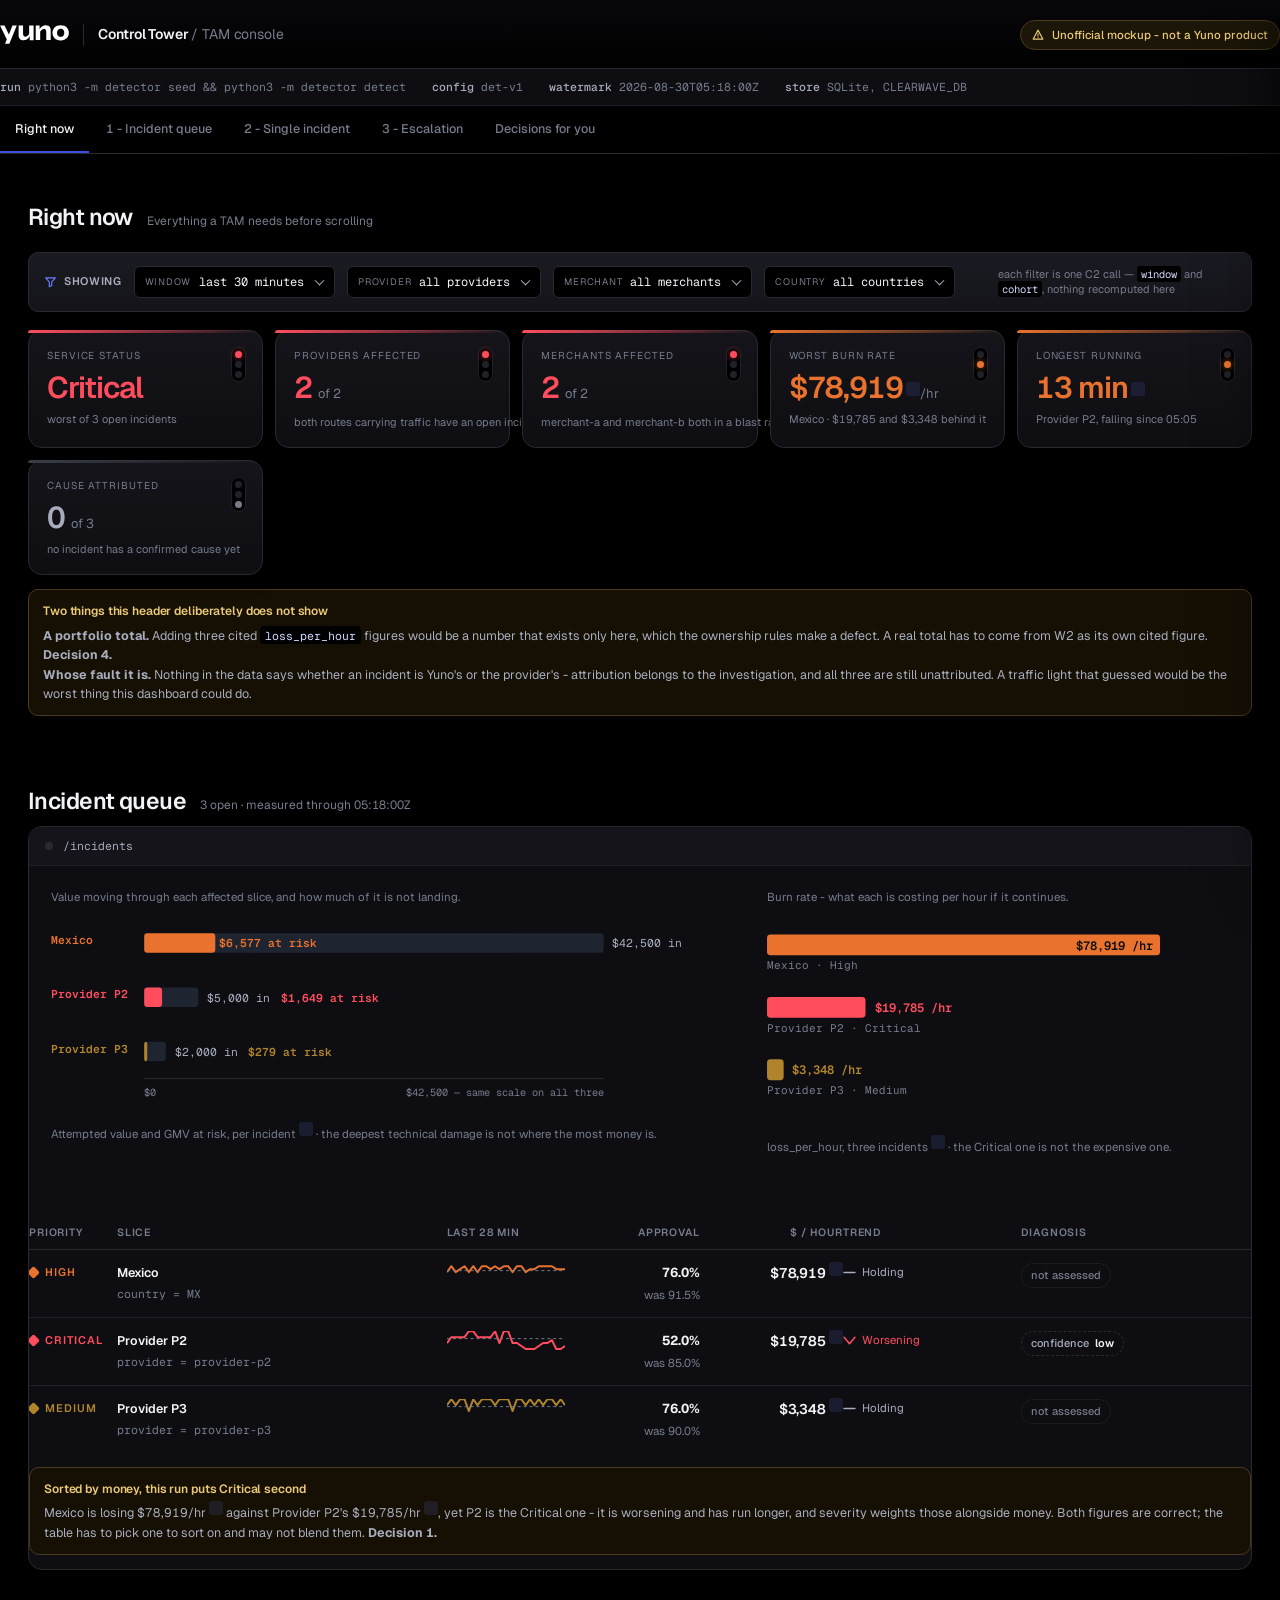
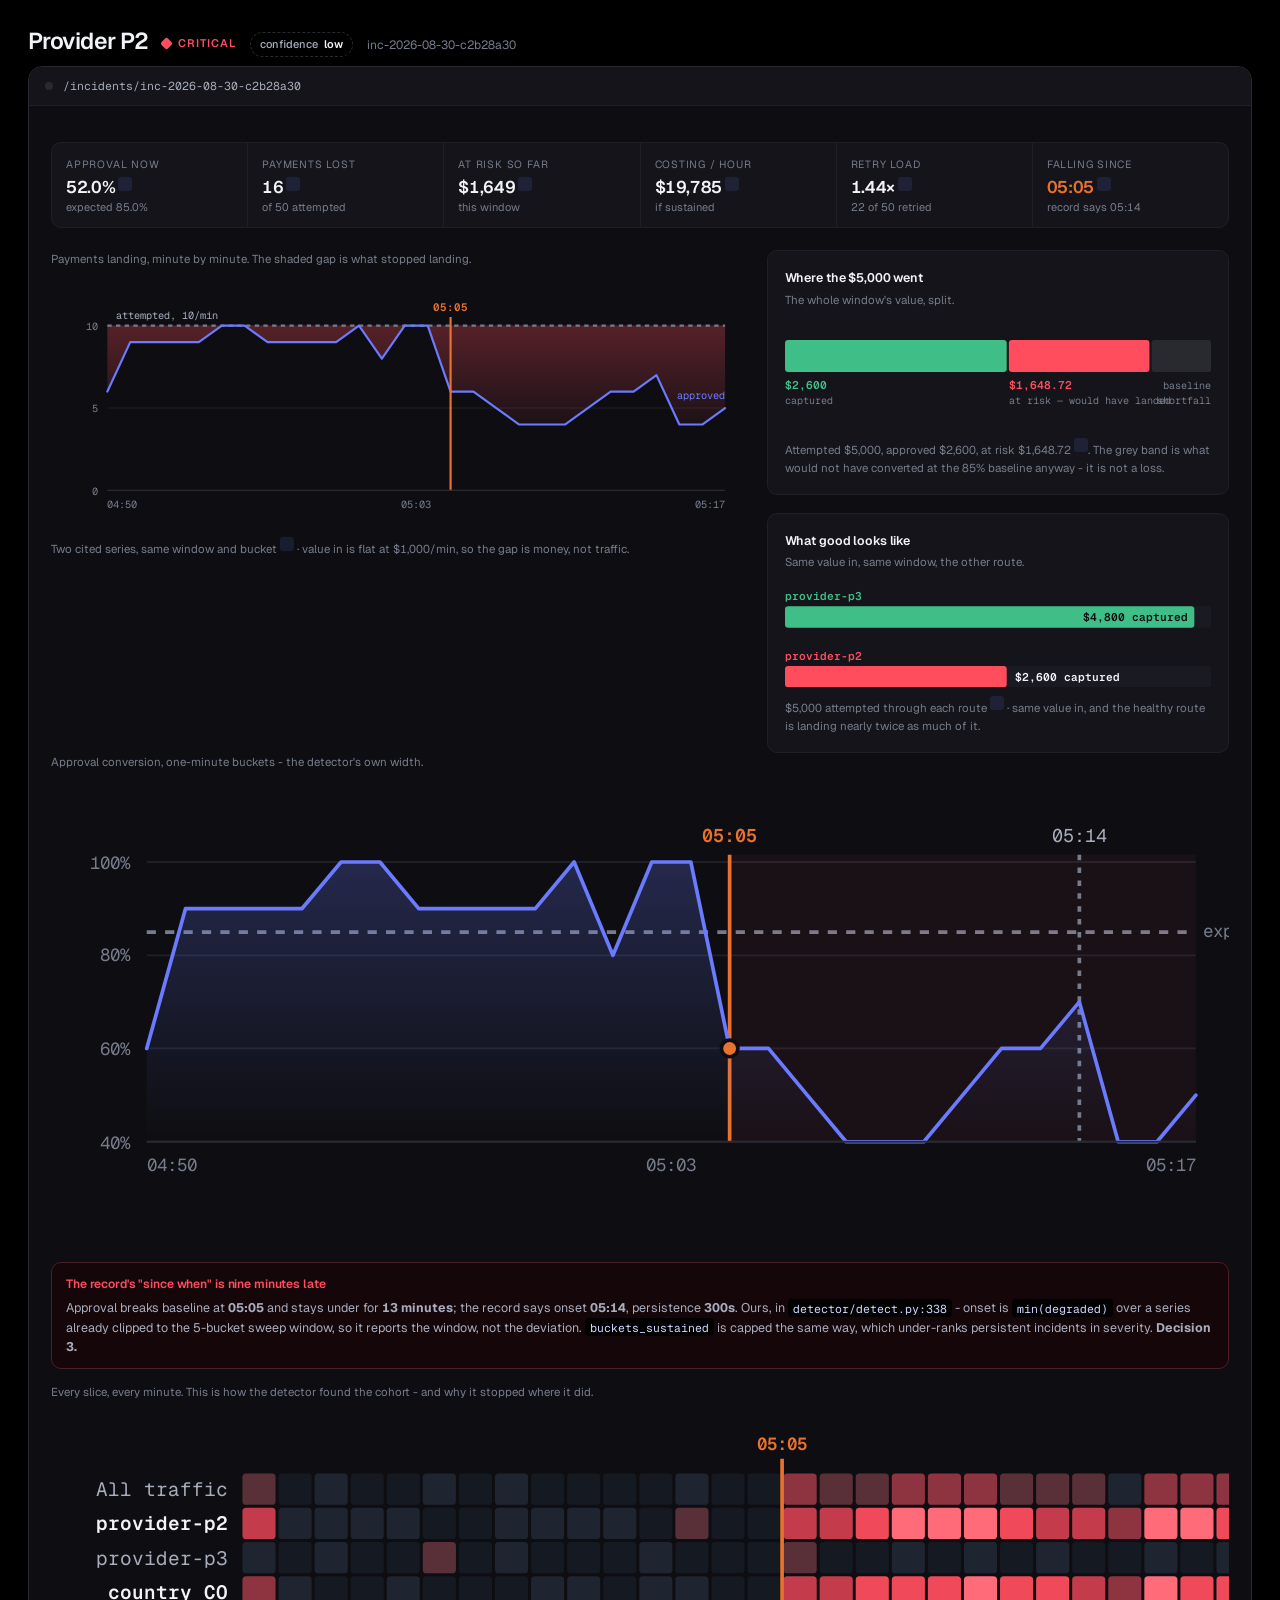
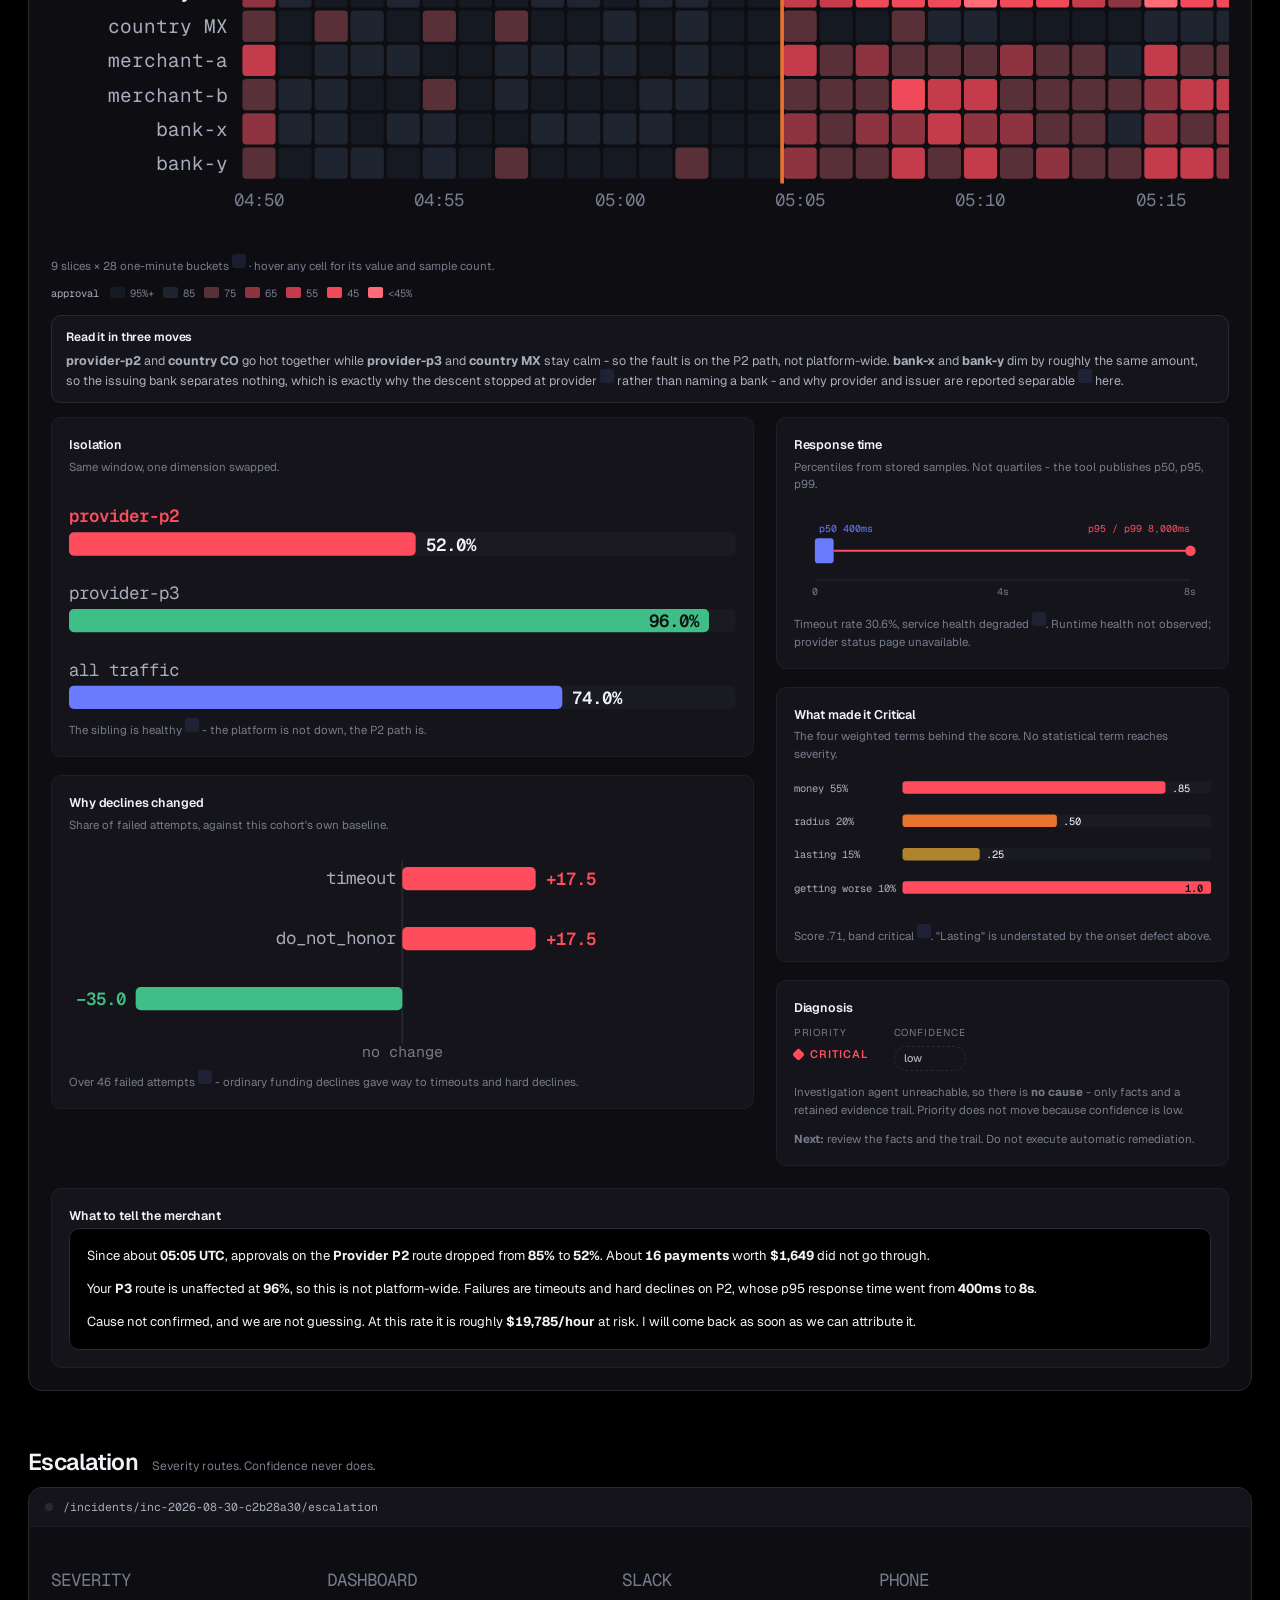
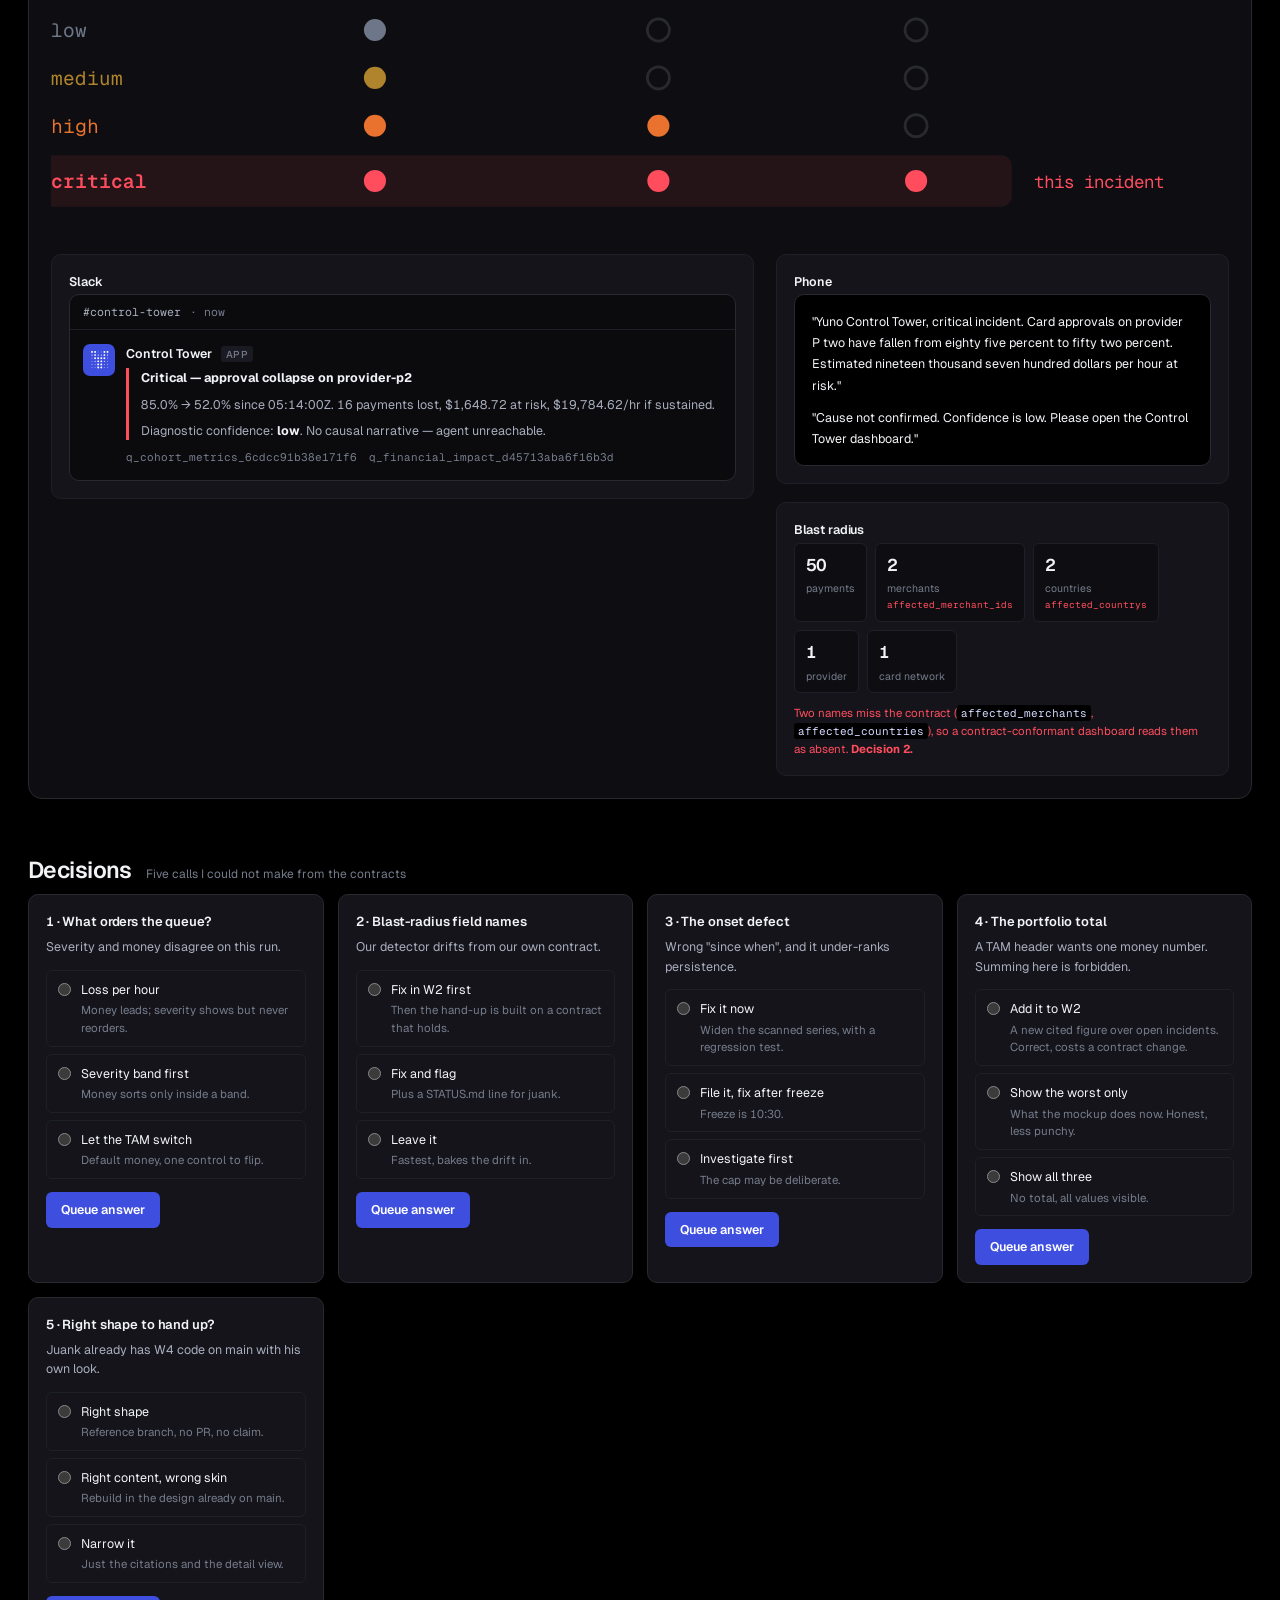
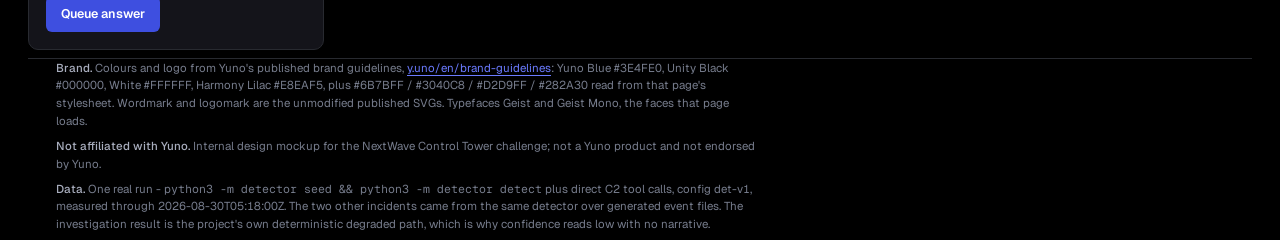
==== surfaces/static/tam-dashboard.html @ edeedb12 "W4 offer: TAM-facing dashboard mockup over the real detection plane A static, self-contained design " ====
<!doctype html>
<html lang="en">
<head>
<meta charset="utf-8">
<meta name="viewport" content="width=device-width, initial-scale=1">
<title>Control Tower - TAM dashboard mockups</title>
<link rel="preconnect" href="https://fonts.googleapis.com">
<link rel="preconnect" href="https://fonts.gstatic.com" crossorigin>
<link href="https://fonts.googleapis.com/css2?family=Geist:wght@300;400;500;600;700&family=Geist+Mono:wght@400;500;600&display=swap" rel="stylesheet">
<style>
/* ---------------------------------------------------------------------------
   Palette sourced from Yuno's published brand guidelines, y.uno/en/brand-guidelines
   Yuno Blue #3E4FE0 · Unity Black #000000 · White #FFFFFF · Harmony Lilac #E8EAF5
   Supporting values read from that page's own stylesheet: #6B7BFF #3040C8
   #D2D9FF #282A30 #1A1A1A. Typefaces Geist / Geist Mono, the faces that page
   itself loads. Severity is an ORDINAL heat ramp, never a categorical set, and
   never the only carrier of meaning - the word ships with the colour every time.
--------------------------------------------------------------------------- */
:root{
  --yuno-blue:#3E4FE0;
  --yuno-blue-lift:#6B7BFF;
  --yuno-blue-deep:#3040C8;
  --lilac:#E8EAF5;
  --lilac-deep:#D2D9FF;

  --ground:#000000;
  --surface:#0E0E12;
  --surface-2:#14141A;
  --surface-3:#1A1A22;
  --line:#282A30;
  --line-soft:#1E2028;

  --ink:#F2F3F7;
  --ink-2:#A8ADBD;
  --ink-3:#767C8C;

  /* ordinal severity ramp - monotone lightness, hottest = most urgent */
  --sev-critical:#FF4D5E;
  --sev-high:#E8722E;
  --sev-medium:#B0842C;
  --sev-low:#6E7789;

  --good:#3FBF87;
  --cite:#6B7BFF;

  --r-sm:6px; --r-md:10px; --r-lg:14px;
  --shadow-lift:0 1px 2px rgba(0,0,0,.6), 0 8px 24px -12px rgba(0,0,0,.9);
  --shadow-drawer:0 0 0 1px var(--line), -24px 0 64px -24px rgba(0,0,0,.95);
}
*,*::before,*::after{box-sizing:border-box}
:where(.grid,.flex)>*{min-width:0}
:where(p,li,dd,td,th,h1,h2,h3,h4){overflow-wrap:anywhere}
:where(img,svg){max-width:100%}

html{color-scheme:dark;scrollbar-color:var(--line) var(--ground)}
body{
  margin:0;background:var(--ground);color:var(--ink);
  font-family:"Geist",ui-sans-serif,system-ui,-apple-system,"Segoe UI",sans-serif;
  font-size:14px;line-height:1.55;
  -webkit-font-smoothing:antialiased;
  font-variant-numeric:tabular-nums;
}
::selection{background:var(--yuno-blue);color:#fff}
:focus-visible{outline:2px solid var(--yuno-blue-lift);outline-offset:2px;border-radius:3px}
::-webkit-scrollbar{width:11px;height:11px}
::-webkit-scrollbar-track{background:var(--ground)}
::-webkit-scrollbar-thumb{background:var(--line);border-radius:6px;border:3px solid var(--ground)}
::-webkit-scrollbar-thumb:hover{background:#3a3d47}

.mono{font-family:"Geist Mono",ui-monospace,SFMono-Regular,Menlo,monospace;font-feature-settings:"zero"1}
a{color:var(--yuno-blue-lift);text-underline-offset:3px}

/* ---------- shell ---------- */
.wrap{max-width:1320px;margin:0 auto;padding:0 28px}
@media(max-width:640px){.wrap{padding:0 16px}}

header.mast{border-bottom:1px solid var(--line);background:linear-gradient(180deg,#08080B,var(--ground));}
.mast-in{display:flex;align-items:center;gap:20px;padding:20px 0 18px;flex-wrap:wrap}
.brandlock{display:flex;align-items:center;gap:14px;min-width:0}
.brandlock img{height:19px;width:auto;display:block}
.brandlock .rule{width:1px;height:22px;background:var(--line)}
.brandlock .product{font-size:14px;font-weight:600;letter-spacing:-.01em;white-space:nowrap}
.brandlock .product span{color:var(--ink-3);font-weight:400}
.mast-right{margin-left:auto;display:flex;align-items:center;gap:10px;flex-wrap:wrap}

.unofficial{
  display:inline-flex;align-items:center;gap:8px;
  border:1px solid #4A3A1E;background:#1C1608;color:#E9C877;
  padding:5px 11px;border-radius:100px;font-size:11.5px;font-weight:500;
}
.unofficial svg{flex:none}

/* provenance strip */
.prov{border-bottom:1px solid var(--line-soft);background:var(--surface)}
.prov-in{display:flex;gap:26px;padding:9px 0;flex-wrap:wrap;font-size:11.5px;color:var(--ink-3)}
.prov-in b{color:var(--ink-2);font-weight:500}

/* section nav */
nav.jump{position:sticky;top:0;z-index:30;background:rgba(0,0,0,.86);backdrop-filter:blur(14px);border-bottom:1px solid var(--line)}
.jump-in{display:flex;gap:2px;overflow-x:auto;padding:0}
.jump a{
  padding:13px 15px;font-size:12.5px;font-weight:500;color:var(--ink-3);
  text-decoration:none;border-bottom:2px solid transparent;white-space:nowrap;
  transition:color .16s cubic-bezier(.2,.8,.2,1),border-color .16s cubic-bezier(.2,.8,.2,1)
}
.jump a:hover{color:var(--ink)}
.jump a.on{color:var(--ink);border-bottom-color:var(--yuno-blue)}

section.screen{padding:46px 0 8px;scroll-margin-top:52px}
.screen-head{display:flex;align-items:baseline;gap:14px;margin-bottom:6px;flex-wrap:wrap}
.screen-head h2{margin:0;font-size:23px;font-weight:600;letter-spacing:-.025em}
.screen-head .who{font-size:12px;color:var(--ink-3)}
.screen-lede{margin:0 0 26px;color:var(--ink-2);max-width:70ch;font-size:13.5px}

.frame{
  border:1px solid var(--line);border-radius:var(--r-lg);background:var(--surface);
  box-shadow:var(--shadow-lift);overflow:hidden;
}
.frame-bar{
  display:flex;align-items:center;gap:10px;padding:10px 16px;
  border-bottom:1px solid var(--line-soft);background:var(--surface-2);
  font-size:11.5px;color:var(--ink-3)
}
.frame-bar .dot{width:8px;height:8px;border-radius:50%;background:var(--line);flex:none}
.frame-bar .path{color:var(--ink-2)}
.frame-body{padding:22px}
@media(max-width:640px){.frame-body{padding:14px}}

/* ---------- severity ---------- */
.sev{
  display:inline-flex;align-items:center;gap:7px;font-size:11px;font-weight:600;
  letter-spacing:.09em;text-transform:uppercase;white-space:nowrap;
}
.sev i{width:9px;height:9px;border-radius:2px;flex:none;transform:rotate(45deg)}
.sev-critical{color:var(--sev-critical)} .sev-critical i{background:var(--sev-critical)}
.sev-high{color:var(--sev-high)} .sev-high i{background:var(--sev-high)}
.sev-medium{color:var(--sev-medium)} .sev-medium i{background:var(--sev-medium)}
.sev-low{color:var(--sev-low)} .sev-low i{background:var(--sev-low)}

/* confidence - deliberately a DIFFERENT visual language from severity:
   outlined, lowercase, no fill, in its own column. Never blended. */
.conf{
  display:inline-flex;align-items:center;gap:6px;font-size:11px;font-weight:500;
  border:1px dashed var(--line);border-radius:100px;padding:3px 9px;color:var(--ink-2);
  white-space:nowrap;
}
.conf b{font-weight:600;color:var(--ink)}
.conf.none{color:var(--ink-3);border-style:dotted}

/* ---------- citation affordance ---------- */
.fig{white-space:nowrap;display:inline-flex;align-items:baseline;gap:3px}
button.cite{
  all:unset;cursor:pointer;display:inline-flex;align-items:center;justify-content:center;
  width:14px;height:14px;border-radius:3px;flex:none;
  background:rgba(107,123,255,.13);color:var(--cite);
  font-size:9px;font-weight:700;font-family:"Geist Mono",monospace;
  transform:translateY(-2px);
  transition:background .14s ease-out,color .14s ease-out,transform .14s ease-out;
}
button.cite:hover{background:var(--yuno-blue);color:#fff;transform:translateY(-2px) scale(1.14)}
button.cite:focus-visible{outline:2px solid var(--yuno-blue-lift);outline-offset:1px}
button.cite.on{background:var(--yuno-blue);color:#fff}
.uncited{color:var(--sev-critical);border-bottom:1px dotted var(--sev-critical)}

/* evidence drawer */
.drawer{
  position:fixed;top:0;right:0;height:100dvh;width:min(430px,92vw);z-index:80;
  background:var(--surface);box-shadow:var(--shadow-drawer);
  transform:translateX(101%);transition:transform .34s cubic-bezier(.16,1,.3,1);
  display:flex;flex-direction:column;
}
.drawer.open{transform:translateX(0)}
.drawer-head{padding:16px 18px;border-bottom:1px solid var(--line);display:flex;align-items:flex-start;gap:12px}
.drawer-head h3{margin:0;font-size:13px;font-weight:600;letter-spacing:-.01em}
.drawer-head p{margin:3px 0 0;font-size:11.5px;color:var(--ink-3)}
.drawer-close{all:unset;cursor:pointer;margin-left:auto;color:var(--ink-3);padding:2px;border-radius:4px;line-height:0}
.drawer-close:hover{color:var(--ink)}
.drawer-body{padding:18px;overflow-y:auto;flex:1}
.drawer-body dl{margin:0 0 18px;display:grid;grid-template-columns:auto 1fr;gap:7px 14px;align-items:baseline}
.drawer-body dt{font-size:10.5px;text-transform:uppercase;letter-spacing:.08em;color:var(--ink-3);white-space:nowrap}
.drawer-body dd{margin:0;font-size:12px;word-break:break-all}
.drawer-body pre{
  margin:0;background:var(--ground);border:1px solid var(--line-soft);border-radius:var(--r-sm);
  padding:12px;font-size:11px;line-height:1.6;overflow-x:auto;color:var(--ink-2)
}
.drawer-body h4{margin:20px 0 8px;font-size:10.5px;text-transform:uppercase;letter-spacing:.08em;color:var(--ink-3);font-weight:600}
.scrim{position:fixed;inset:0;background:rgba(0,0,0,.5);z-index:79;opacity:0;pointer-events:none;transition:opacity .3s}
.scrim.on{opacity:1;pointer-events:auto}

/* ---------- tables ---------- */
.tbl-scroll{overflow-x:auto;margin:0 -22px;padding:0 22px}
@media(max-width:640px){.tbl-scroll{margin:0 -14px;padding:0 14px}}
table{width:100%;border-collapse:collapse;font-size:13px}
thead th{
  text-align:left;font-size:10.5px;font-weight:600;letter-spacing:.08em;text-transform:uppercase;
  color:var(--ink-3);padding:0 14px 9px 0;border-bottom:1px solid var(--line);white-space:nowrap
}
tbody td{padding:13px 14px 13px 0;border-bottom:1px solid var(--line-soft);vertical-align:top}
tbody tr:last-child td{border-bottom:0}
tbody tr.rank-row{transition:background .14s ease-out}
tbody tr.rank-row:hover{background:var(--surface-2)}
th.num,td.num{text-align:right;padding-right:0}
.cohort{font-size:12.5px}
.cohort b{font-weight:600}
.sub{display:block;font-size:11.5px;color:var(--ink-3);margin-top:3px;white-space:nowrap}
.money{font-weight:600;font-size:14px;letter-spacing:-.01em}

/* trajectory */
.traj{display:inline-flex;align-items:center;gap:6px;font-size:11.5px;white-space:nowrap}
.traj svg{flex:none}
.traj.worse{color:var(--sev-critical)}
.traj.flat{color:var(--ink-2)}
.traj.better{color:var(--good)}

/* ---------- callouts ---------- */
.note{
  border:1px solid var(--line);border-radius:var(--r-md);padding:15px 17px;
  background:var(--surface-2);margin:20px 0;font-size:13px;color:var(--ink-2)
}
.note h4{margin:0 0 7px;font-size:12.5px;font-weight:600;color:var(--ink);letter-spacing:-.01em;display:flex;align-items:center;gap:8px}
.note p{margin:0 0 9px}.note p:last-child{margin:0}
.note.warn{border-color:#4A3A1E;background:#150F04}
.note.warn h4{color:#E9C877}
.note.defect{border-color:#4A1F26;background:#150609}
.note.defect h4{color:var(--sev-critical)}
.note code{background:var(--ground);padding:1.5px 5px;border-radius:4px;font-family:"Geist Mono",monospace;font-size:11.5px;color:var(--lilac-deep)}

/* ---------- incident detail ---------- */
.detail-grid{display:grid;grid-template-columns:minmax(0,1.55fr) minmax(0,1fr);gap:22px}
@media(max-width:960px){.detail-grid{grid-template-columns:minmax(0,1fr)}}
.panel{border:1px solid var(--line-soft);border-radius:var(--r-md);background:var(--surface-2);padding:17px}
.panel h3{margin:0 0 3px;font-size:12.5px;font-weight:600;letter-spacing:-.01em}
.panel .hint{margin:0 0 14px;font-size:11.5px;color:var(--ink-3)}
.panel + .panel{margin-top:18px}

.headline{display:flex;gap:26px;align-items:flex-start;flex-wrap:wrap;padding-bottom:20px;border-bottom:1px solid var(--line-soft);margin-bottom:20px}
.headline .lead{flex:1 1 340px;min-width:0}
.headline h3{margin:0 0 10px;font-size:19px;font-weight:600;letter-spacing:-.025em;line-height:1.3}
.headline .meta{display:flex;gap:18px;flex-wrap:wrap;font-size:12px;color:var(--ink-2)}
.headline .meta span b{color:var(--ink);font-weight:600}

.readout{display:grid;grid-template-columns:repeat(auto-fit,minmax(128px,1fr));gap:1px;background:var(--line-soft);border:1px solid var(--line-soft);border-radius:var(--r-md);overflow:hidden}
.readout div{background:var(--surface-2);padding:13px 14px}
.readout dt{font-size:10.5px;text-transform:uppercase;letter-spacing:.075em;color:var(--ink-3);margin-bottom:5px}
.readout dd{margin:0;font-size:17px;font-weight:600;letter-spacing:-.02em;line-height:1.2}
.readout dd small{display:block;font-size:11px;font-weight:400;color:var(--ink-3);letter-spacing:0;margin-top:4px}

/* chart */
.chart-wrap{position:relative}
figure.chart{margin:0}
figure.chart figcaption{margin-top:11px;font-size:11.5px;color:var(--ink-3)}
.legend{display:flex;gap:16px;flex-wrap:wrap;font-size:11.5px;color:var(--ink-2);margin-bottom:12px}
.legend span{display:inline-flex;align-items:center;gap:7px}
.legend i{width:14px;height:2px;border-radius:1px;flex:none}
.legend i.dash{height:0;border-top:2px dashed var(--ink-3);width:16px}

/* ladder / drilldown */
.ladder{display:flex;flex-direction:column;gap:0}
.rung{display:flex;gap:13px;align-items:flex-start;padding:11px 0;border-bottom:1px solid var(--line-soft)}
.rung:last-child{border-bottom:0}
.rung .stem{display:flex;flex-direction:column;align-items:center;flex:none;padding-top:3px}
.rung .node{width:9px;height:9px;border-radius:50%;border:2px solid var(--ink-3);background:var(--surface-2)}
.rung.picked .node{border-color:var(--yuno-blue-lift);background:var(--yuno-blue-lift);box-shadow:0 0 0 4px rgba(107,123,255,.18)}
.rung .tail{width:2px;flex:1;background:var(--line);margin-top:4px;min-height:16px}
.rung:last-child .tail{display:none}
.rung .body{min-width:0;flex:1}
.rung .body b{font-size:12.5px;font-weight:600}
.rung .body p{margin:4px 0 0;font-size:11.5px;color:var(--ink-3)}
.rung .val{margin-left:auto;text-align:right;flex:none;font-size:12.5px;font-weight:600;white-space:nowrap}
.rung .val small{display:block;font-weight:400;font-size:11px;color:var(--ink-3);margin-top:2px}

/* merchant script */
.script{
  border:1px solid var(--line);border-radius:var(--r-md);background:var(--ground);
  padding:16px 17px;font-size:13px;line-height:1.7;color:var(--ink)
}
.script p{margin:0 0 11px}.script p:last-child{margin:0}

/* escalation */
.chan{display:grid;grid-template-columns:repeat(auto-fit,minmax(180px,1fr));gap:12px;margin-top:4px}
.chan-card{border:1px solid var(--line-soft);border-radius:var(--r-md);background:var(--surface-2);padding:14px;position:relative}
.chan-card.armed{border-color:rgba(255,77,94,.42);background:#140609}
.chan-card h4{margin:0 0 3px;font-size:12.5px;font-weight:600;display:flex;align-items:center;gap:8px}
.chan-card p{margin:0;font-size:11.5px;color:var(--ink-3)}
.chan-card .state{margin-top:10px;font-size:11px;font-weight:500;color:var(--ink-2)}
.chan-card.armed .state{color:var(--sev-critical)}

.slackish{border:1px solid var(--line);border-radius:var(--r-md);background:#0B0B0E;overflow:hidden}
.slackish .bar{padding:8px 13px;border-bottom:1px solid var(--line-soft);font-size:11.5px;color:var(--ink-3);display:flex;gap:9px;align-items:center}
.slackish .msg{display:flex;gap:11px;padding:14px 13px}
.slackish .av{width:32px;height:32px;border-radius:7px;background:var(--yuno-blue);flex:none;display:grid;place-items:center}
.slackish .av img{width:19px;height:19px}
.slackish .who{font-size:12.5px;font-weight:600;margin-bottom:5px}
.slackish .who em{font-style:normal;font-size:10px;font-weight:500;color:var(--ink-3);background:var(--surface-3);padding:1.5px 5px;border-radius:3px;margin-left:6px;letter-spacing:.03em}
.slackish .block{border-left:3px solid var(--sev-critical);padding-left:12px;font-size:12.5px}
.slackish .block p{margin:0 0 7px}.slackish .block p:last-child{margin:0}
.slackish .ctx{font-size:11px;color:var(--ink-3);margin-top:9px;display:flex;gap:12px;flex-wrap:wrap}

/* decisions */
.q{border:1px solid var(--line);border-radius:var(--r-md);background:var(--surface-2);padding:17px;margin-bottom:14px}
.q h4{margin:0 0 5px;font-size:13px;font-weight:600;letter-spacing:-.01em}
.q .why{margin:0 0 13px;font-size:12.5px;color:var(--ink-2)}
.q label{display:flex;gap:10px;align-items:flex-start;padding:9px 11px;border:1px solid var(--line-soft);border-radius:var(--r-sm);margin-bottom:7px;cursor:pointer;transition:border-color .14s,background .14s}
.q label:hover{border-color:var(--line);background:var(--surface-3)}
.q label:has(input:checked){border-color:var(--yuno-blue);background:rgba(62,79,224,.09)}
.q input[type=radio]{margin:3px 0 0;accent-color:var(--yuno-blue);flex:none}
.q label span{font-size:12.5px}
.q label span small{display:block;color:var(--ink-3);font-size:11.5px;margin-top:2px}
.q button[type=submit]{
  all:unset;cursor:pointer;margin-top:6px;padding:8px 15px;border-radius:var(--r-sm);
  background:var(--yuno-blue);color:#fff;font-size:12.5px;font-weight:600;
  transition:background .14s ease-out
}
.q button[type=submit]:hover{background:var(--yuno-blue-lift)}
.q button[type=submit]:focus-visible{outline:2px solid var(--lilac);outline-offset:2px}

footer{border-top:1px solid var(--line);margin-top:56px;padding:26px 0 44px;font-size:11.5px;color:var(--ink-3)}
footer p{margin:0 0 7px;max-width:88ch}
footer b{color:var(--ink-2);font-weight:500}

/* ---- visual-first additions ---- */
.split-2{display:grid;grid-template-columns:minmax(0,1.5fr) minmax(0,1fr);gap:22px;align-items:start}
@media(max-width:860px){.split-2{grid-template-columns:minmax(0,1fr)}}
.note.tight{padding:12px 14px;margin:14px 0}
.note.tight h4{font-size:12px;margin-bottom:5px}
.note.tight p{font-size:12.5px;margin:0}
.readout.compact div{padding:10px 12px}
.readout.compact dd{font-size:15px}
figure.chart .fc-top{margin:0 0 10px;font-size:11.5px;color:var(--ink-3)}
.span-full{margin-top:22px}
svg.spark{width:120px;height:30px;display:block}
.heat-key{display:flex;gap:9px;align-items:center;flex-wrap:wrap;font-size:10.5px;color:var(--ink-3);margin-top:10px;font-family:"Geist Mono",monospace}
.heat-key .hk{color:var(--ink-2);margin-right:2px}
.heat-key span{display:inline-flex;align-items:center;gap:5px}
.heat-key i{width:15px;height:11px;border-radius:2px;display:inline-block;flex:none}
.panel .foot{margin:11px 0 0;font-size:11.5px;color:var(--ink-3)}
.panel .foot code{background:var(--ground);padding:1px 4px;border-radius:3px;font-family:"Geist Mono",monospace;font-size:11px;color:var(--lilac-deep)}
.panel svg{display:block}
.dual{display:flex;gap:26px;flex-wrap:wrap;padding-top:4px}
.dual > div{display:flex;flex-direction:column;gap:6px}
.dual-l{font-size:10px;text-transform:uppercase;letter-spacing:.09em;color:var(--ink-3)}
.br{display:flex;flex-wrap:wrap;gap:8px}
.br-i{display:inline-flex;flex-direction:column;gap:2px;border:1px solid var(--line-soft);border-radius:var(--r-sm);padding:8px 11px;font-size:10.5px;color:var(--ink-3);background:var(--surface)}
.br-i b{font-size:17px;font-weight:600;color:var(--ink);letter-spacing:-.02em}
.br-i em{font-style:normal;font-family:"Geist Mono",monospace;font-size:9.5px;color:var(--sev-critical)}
.dec-grid{display:grid;grid-template-columns:repeat(auto-fit,minmax(268px,1fr));gap:14px}
.dec-grid .q{margin-bottom:0}
.screen-head .sev,.screen-head .conf{transform:translateY(-1px)}

/* ---- KPI header and filters ---- */
.overview{padding-top:34px}
.overview .screen-head{margin-bottom:16px}
.filterbar{
  display:flex;gap:12px;align-items:center;flex-wrap:wrap;
  padding:13px 15px;margin:0 0 18px;
  border:1px solid var(--line);border-radius:var(--r-md);
  background:linear-gradient(180deg,var(--surface-3),var(--surface-2));
}
.flab{display:inline-flex;align-items:center;gap:7px;font-size:11px;font-weight:600;letter-spacing:.06em;text-transform:uppercase;color:var(--ink-2)}
.flab svg{color:var(--yuno-blue-lift)}
.fsel{
  position:relative;display:inline-flex;align-items:center;gap:8px;
  border:1px solid var(--line);border-radius:var(--r-sm);
  padding:6px 30px 6px 10px;background:var(--ground);
  transition:border-color .14s ease-out,background .14s ease-out;cursor:pointer;
}
.fsel:hover{border-color:var(--yuno-blue);background:#07070A}
.fsel:focus-within{border-color:var(--yuno-blue);box-shadow:0 0 0 3px rgba(62,79,224,.22)}
.fsel > span{font-size:9.5px;text-transform:uppercase;letter-spacing:.08em;color:var(--ink-3);pointer-events:none}
.fsel select{all:unset;font-family:"Geist Mono",monospace;font-size:12px;color:var(--ink);cursor:pointer;min-width:0}
.fsel select option{background:#14141A;color:var(--ink)}
.fsel::after{
  content:"";position:absolute;right:11px;top:50%;width:7px;height:7px;
  border-right:1.6px solid var(--ink-2);border-bottom:1.6px solid var(--ink-2);
  transform:translateY(-70%) rotate(45deg);pointer-events:none;
}
.fsel:hover::after{border-color:var(--yuno-blue-lift)}
.fnote{font-size:11px;color:var(--ink-3);margin-left:auto;max-width:34ch;line-height:1.4}
.fnote code{background:var(--ground);padding:1px 4px;border-radius:3px;font-family:"Geist Mono",monospace;font-size:10.5px;color:var(--lilac-deep)}
@media(max-width:900px){.fnote{margin-left:0;max-width:none}}

.kpis{display:grid;grid-template-columns:repeat(auto-fit,minmax(215px,1fr));gap:12px}
.kpi{
  position:relative;background:linear-gradient(180deg,var(--surface-2),var(--surface));
  border:1px solid var(--line);border-radius:var(--r-lg);padding:17px 18px 16px;
  box-shadow:var(--shadow-lift);
  transition:border-color .18s cubic-bezier(.2,.8,.2,1),transform .18s cubic-bezier(.2,.8,.2,1);
}
.kpi:hover{transform:translateY(-2px)}
.kpi::before{content:"";position:absolute;inset:-1px -1px auto;height:3px;border-radius:var(--r-lg) var(--r-lg) 0 0}
.kpi-red::before{background:linear-gradient(90deg,var(--sev-critical),rgba(255,77,94,0))}
.kpi-amber::before{background:linear-gradient(90deg,var(--sev-high),rgba(232,114,46,0))}
.kpi-grey::before{background:linear-gradient(90deg,#3A3D47,rgba(58,61,71,0))}
.kpi-red:hover{border-color:rgba(255,77,94,.5)}
.kpi-amber:hover{border-color:rgba(232,114,46,.5)}
.kpi-grey:hover{border-color:#3A3D47}
.kpi dt{font-size:10px;text-transform:uppercase;letter-spacing:.09em;color:var(--ink-3);margin-bottom:9px;padding-right:26px}
.kpi dd{margin:0;font-size:30px;font-weight:600;letter-spacing:-.035em;line-height:1.02}
.kpi dd .of{font-size:13px;font-weight:400;color:var(--ink-3);letter-spacing:0}
.kpi p{margin:9px 0 0;font-size:11px;color:var(--ink-3);line-height:1.45}
.kpi-red dd{color:var(--sev-critical)}
.kpi-amber dd{color:var(--sev-high)}
.kpi-grey dd{color:var(--ink-2)}
.lamp{position:absolute;top:16px;right:16px;display:flex;flex-direction:column;gap:3px;padding:3px;border-radius:100px;background:var(--ground);border:1px solid var(--line-soft)}
.lamp i{width:7px;height:7px;border-radius:50%;background:#20222A;display:block}
.lamp i.on:nth-child(1){background:var(--sev-critical);box-shadow:0 0 7px rgba(255,77,94,.7)}
.lamp i.on:nth-child(2){background:var(--sev-high);box-shadow:0 0 7px rgba(232,114,46,.7)}
.lamp i.on:nth-child(3){background:var(--good);box-shadow:0 0 7px rgba(63,191,135,.7)}
.lamp i.on.grey{background:var(--ink-3);box-shadow:none}
</style>
</head>
<body>

<header class="mast">
  <div class="wrap mast-in">
    <div class="brandlock">
      <img src="yuno-wordmark-light.svg" alt="Yuno">
      <span class="rule"></span>
      <span class="product">Control Tower <span>/ TAM console</span></span>
    </div>
    <div class="mast-right">
      <span class="unofficial">
        <svg width="12" height="12" viewBox="0 0 16 16" fill="none" aria-hidden="true"><path d="M8 1.5 1.5 13.5h13L8 1.5Z" stroke="currentColor" stroke-width="1.4" stroke-linejoin="round"/><path d="M8 6.2v3.1M8 11.4h.01" stroke="currentColor" stroke-width="1.4" stroke-linecap="round"/></svg>
        Unofficial mockup - not a Yuno product
      </span>
    </div>
  </div>
</header>

<div class="prov">
  <div class="wrap prov-in mono">
    <span><b>run</b> python3 -m detector seed &amp;&amp; python3 -m detector detect</span>
    <span><b>config</b> det-v1</span>
    <span><b>watermark</b> 2026-08-30T05:18:00Z</span>
    <span><b>store</b> SQLite, CLEARWAVE_DB</span>
  </div>
</div>

<nav class="jump">
  <div class="wrap jump-in">
    <a href="#overview" class="on">Right now</a>
    <a href="#queue">1 - Incident queue</a>
    <a href="#incident">2 - Single incident</a>
    <a href="#escalate">3 - Escalation</a>
    <a href="#decide">Decisions for you</a>
  </div>
</nav>

<main class="wrap">

<!-- ==================================================================== -->
<section class="screen overview" id="overview">
  <div class="screen-head">
    <h2>Right now</h2>
    <span class="who">Everything a TAM needs before scrolling</span>
  </div>

    <div class="filterbar">
      <span class="flab"><svg width="13" height="13" viewBox="0 0 16 16" fill="none" aria-hidden="true"><path d="M2 3.5h12L9.5 8.6v4.2l-3 1.7V8.6L2 3.5Z" stroke="currentColor" stroke-width="1.4" stroke-linejoin="round"/></svg>Showing</span>
      <label class="fsel"><span>window</span>
        <select><option>last 30 minutes</option><option>last hour</option><option>last 4 hours</option><option>today</option></select>
      </label>
      <label class="fsel"><span>provider</span>
        <select><option>all providers</option><option>provider-p2</option><option>provider-p3</option></select>
      </label>
      <label class="fsel"><span>merchant</span>
        <select><option>all merchants</option><option>merchant-a</option><option>merchant-b</option></select>
      </label>
      <label class="fsel"><span>country</span>
        <select><option>all countries</option><option>CO</option><option>MX</option></select>
      </label>
      <span class="fnote">each filter is one C2 call &mdash; <code>window</code> and <code>cohort</code>, nothing recomputed here</span>
    </div>

    <div class="kpis">
      <div class="kpi kpi-red">
        <span class="lamp"><i class="on"></i><i></i><i></i></span>
        <dt>Service status</dt>
        <dd>Critical</dd>
        <p>worst of 3 open incidents</p>
      </div>

      <div class="kpi kpi-red">
        <span class="lamp"><i class="on"></i><i></i><i></i></span>
        <dt>Providers affected</dt>
        <dd>2 <span class="of">of 2</span></dd>
        <p><span class="fig">both routes carrying traffic have an open incident<button class="cite" data-cite="scope" aria-label="cite"></button></span></p>
      </div>

      <div class="kpi kpi-red">
        <span class="lamp"><i class="on"></i><i></i><i></i></span>
        <dt>Merchants affected</dt>
        <dd>2 <span class="of">of 2</span></dd>
        <p><span class="fig">merchant-a and merchant-b both in a blast radius<button class="cite" data-cite="scope" aria-label="cite"></button></span></p>
      </div>

      <div class="kpi kpi-amber">
        <span class="lamp"><i></i><i class="on"></i><i></i></span>
        <dt>Worst burn rate</dt>
        <dd><span class="fig">$78,919<button class="cite" data-cite="b-fin" aria-label="cite"></button></span><span class="of">/hr</span></dd>
        <p>Mexico &middot; $19,785 and $3,348 behind it</p>
      </div>

      <div class="kpi kpi-amber">
        <span class="lamp"><i></i><i class="on"></i><i></i></span>
        <dt>Longest running</dt>
        <dd><span class="fig">13 min<button class="cite" data-cite="a-series60" aria-label="cite"></button></span></dd>
        <p>Provider P2, falling since 05:05</p>
      </div>

      <div class="kpi kpi-grey">
        <span class="lamp"><i></i><i></i><i class="on grey"></i></span>
        <dt>Cause attributed</dt>
        <dd>0 <span class="of">of 3</span></dd>
        <p>no incident has a confirmed cause yet</p>
      </div>
    </div>

    <div class="note warn tight">
      <h4>Two things this header deliberately does not show</h4>
      <p><b>A portfolio total.</b> Adding three cited <code>loss_per_hour</code> figures would be a number that exists only here, which the ownership rules make a defect. A real total has to come from W2 as its own cited figure. <b>Decision 4.</b></p>
      <p style="margin:0"><b>Whose fault it is.</b> Nothing in the data says whether an incident is Yuno's or the provider's - attribution belongs to the investigation, and all three are still unattributed. A traffic light that guessed would be the worst thing this dashboard could do.</p>
    </div>
</section>

<section class="screen" id="queue">
  <div class="screen-head">
    <h2>Incident queue</h2>
    <span class="who">3 open &middot; measured through 05:18:00Z</span>
  </div>

  <div class="frame">
    <div class="frame-bar"><span class="dot"></span><span class="path mono">/incidents</span></div>
    <div class="frame-body">
      <div class="split-2" style="margin-bottom:24px">
        <figure class="chart">
          <figcaption class="fc-top">Value moving through each affected slice, and how much of it is not landing.</figcaption>
          <svg viewBox="0 0 640 176" width="100%" role="img" aria-label="Mexico has 42,500 dollars flowing with 6,577 at risk. Provider P2 has 5,000 dollars flowing with 1,649 at risk. Provider P3 has 2,000 dollars flowing with 279 at risk.">
            <title>Value flowing against value at risk</title>
            <g font-family="Geist Mono, monospace" font-size="10.5">
              <text x="0" y="26" fill="#E8722E" font-weight="600">Mexico</text>
              <rect x="86" y="16" width="424" height="18" rx="3" fill="#1E2430"/>
              <rect x="86" y="16" width="65.6" height="18" rx="3" fill="#E8722E"/>
              <text x="518" y="29" fill="#A8ADBD">$42,500 in</text>
              <text x="155" y="29" fill="#E8722E" font-weight="600">$6,577 at risk</text>

              <text x="0" y="76" fill="#FF4D5E" font-weight="600">Provider P2</text>
              <rect x="86" y="66" width="49.9" height="18" rx="3" fill="#1E2430"/>
              <rect x="86" y="66" width="16.5" height="18" rx="3" fill="#FF4D5E"/>
              <text x="144" y="79" fill="#A8ADBD">$5,000 in</text>
              <text x="212" y="79" fill="#FF4D5E" font-weight="600">$1,649 at risk</text>

              <text x="0" y="126" fill="#B0842C" font-weight="600">Provider P3</text>
              <rect x="86" y="116" width="20" height="18" rx="3" fill="#1E2430"/>
              <rect x="86" y="116" width="2.8" height="18" rx="3" fill="#B0842C"/>
              <text x="114" y="129" fill="#A8ADBD">$2,000 in</text>
              <text x="182" y="129" fill="#B0842C" font-weight="600">$279 at risk</text>

              <line x1="86" y1="150" x2="510" y2="150" stroke="#282A30"/>
              <text x="86" y="166" fill="#767C8C" font-size="9.5">$0</text>
              <text x="510" y="166" fill="#767C8C" font-size="9.5" text-anchor="end">$42,500 &mdash; same scale on all three</text>
            </g>
          </svg>
          <figcaption><span class="fig">Attempted value and GMV at risk, per incident<button class="cite" data-cite="a-fin" aria-label="cite"></button></span> &middot; the deepest technical damage is not where the most money is.</figcaption>
        </figure>

        <figure class="chart">
          <figcaption class="fc-top">Burn rate - what each is costing per hour if it continues.</figcaption>
          <svg viewBox="0 0 400 176" width="100%" role="img" aria-label="Mexico is burning 78,919 dollars per hour, Provider P2 19,785, Provider P3 3,348.">
            <title>Loss per hour</title>
            <g font-family="Geist Mono, monospace" font-size="10.5">
              <rect x="0" y="16" width="340" height="18" rx="3" fill="#E8722E"/>
              <text x="334" y="29" fill="#0E0E12" font-weight="600" text-anchor="end">$78,919 /hr</text>
              <text x="0" y="46" fill="#767C8C" font-size="9.5">Mexico &middot; High</text>

              <rect x="0" y="70" width="85.2" height="18" rx="3" fill="#FF4D5E"/>
              <text x="93" y="83" fill="#FF4D5E" font-weight="600">$19,785 /hr</text>
              <text x="0" y="100" fill="#767C8C" font-size="9.5">Provider P2 &middot; Critical</text>

              <rect x="0" y="124" width="14.4" height="18" rx="3" fill="#B0842C"/>
              <text x="22" y="137" fill="#B0842C" font-weight="600">$3,348 /hr</text>
              <text x="0" y="154" fill="#767C8C" font-size="9.5">Provider P3 &middot; Medium</text>
            </g>
          </svg>
          <figcaption><span class="fig">loss_per_hour, three incidents<button class="cite" data-cite="b-fin" aria-label="cite"></button></span> &middot; the Critical one is not the expensive one.</figcaption>
        </figure>
      </div>

      </div>

      <div class="tbl-scroll" style="margin-top:22px">
      <table>
        <thead>
          <tr><th style="width:1%">Priority</th><th>Slice</th><th style="width:132px">Last 28 min</th>
              <th class="num">Approval</th><th class="num">$ / hour</th><th>Trend</th><th>Diagnosis</th></tr>
        </thead>
        <tbody>
          <tr class="rank-row">
            <td><span class="sev sev-high"><i></i>High</span></td>
            <td class="cohort"><b>Mexico</b><span class="sub mono">country = MX</span></td>
            <td><svg viewBox="0 0 120 30" class="spark" role="img" aria-label="Mexico approval holds near 90 percent"><polyline points="0,9 4.4,3 8.9,9 13.3,6 17.8,3 22.2,9 26.7,3 31.1,9 35.6,3 40,3 44.4,6 48.9,3 53.3,6 57.8,3 62.2,3 66.7,9 71.1,3 75.6,3 80,9 84.4,6 88.9,6 93.3,3 97.8,3 102.2,3 106.7,3 111.1,6 115.6,6 120,6" fill="none" stroke="#E8722E" stroke-width="2" stroke-linejoin="round"/><line x1="0" y1="7.5" x2="120" y2="7.5" stroke="#767C8C" stroke-width="1" stroke-dasharray="3 3"/></svg></td>
            <td class="num"><b>76.0%</b><span class="sub">was 91.5%</span></td>
            <td class="num"><span class="fig money">$78,919<button class="cite" data-cite="b-fin" aria-label="cite"></button></span></td>
            <td><span class="traj flat"><svg width="13" height="9" viewBox="0 0 14 10" fill="none" aria-hidden="true"><path d="M1 5h12" stroke="currentColor" stroke-width="1.7" stroke-linecap="round"/></svg>Holding</span></td>
            <td><span class="conf none">not assessed</span></td>
          </tr>
          <tr class="rank-row">
            <td><span class="sev sev-critical"><i></i>Critical</span></td>
            <td class="cohort"><b>Provider P2</b><span class="sub mono">provider = provider-p2</span></td>
            <td><svg viewBox="0 0 120 30" class="spark" role="img" aria-label="Provider P2 approval collapses from 100 to 40 percent"><polyline points="0,12 4.4,6 8.9,6 13.3,6 17.8,6 22.2,0 26.7,0 31.1,6 35.6,6 40,6 44.4,6 48.9,0 53.3,12 57.8,0 62.2,0 66.7,12 71.1,12 75.6,15 80,18 84.4,18 88.9,18 93.3,15 97.8,12 102.2,12 106.7,9 111.1,18 115.6,18 120,15" fill="none" stroke="#FF4D5E" stroke-width="2" stroke-linejoin="round"/><line x1="0" y1="7.5" x2="120" y2="7.5" stroke="#767C8C" stroke-width="1" stroke-dasharray="3 3"/></svg></td>
            <td class="num"><b>52.0%</b><span class="sub">was 85.0%</span></td>
            <td class="num"><span class="fig money">$19,785<button class="cite" data-cite="a-fin" aria-label="cite"></button></span></td>
            <td><span class="traj worse"><svg width="13" height="9" viewBox="0 0 14 10" fill="none" aria-hidden="true"><path d="M1 1.5 7 8.5l6-7" stroke="currentColor" stroke-width="1.7" stroke-linecap="round" stroke-linejoin="round"/></svg>Worsening</span></td>
            <td><span class="conf">confidence <b>low</b></span></td>
          </tr>
          <tr class="rank-row">
            <td><span class="sev sev-medium"><i></i>Medium</span></td>
            <td class="cohort"><b>Provider P3</b><span class="sub mono">provider = provider-p3</span></td>
            <td><svg viewBox="0 0 120 30" class="spark" role="img" aria-label="Provider P3 approval stays near 100 percent"><polyline points="0,6 4.4,0 8.9,6 13.3,0 17.8,0 22.2,12 26.7,0 31.1,6 35.6,0 40,0 44.4,0 48.9,6 53.3,0 57.8,0 62.2,0 66.7,12 71.1,0 75.6,0 80,6 84.4,0 88.9,6 93.3,0 97.8,6 102.2,0 106.7,0 111.1,6 115.6,0 120,6" fill="none" stroke="#B0842C" stroke-width="2" stroke-linejoin="round"/><line x1="0" y1="7.5" x2="120" y2="7.5" stroke="#767C8C" stroke-width="1" stroke-dasharray="3 3"/></svg></td>
            <td class="num"><b>76.0%</b><span class="sub">was 90.0%</span></td>
            <td class="num"><span class="fig money">$3,348<button class="cite" data-cite="c-fin" aria-label="cite"></button></span></td>
            <td><span class="traj flat"><svg width="13" height="9" viewBox="0 0 14 10" fill="none" aria-hidden="true"><path d="M1 5h12" stroke="currentColor" stroke-width="1.7" stroke-linecap="round"/></svg>Holding</span></td>
            <td><span class="conf none">not assessed</span></td>
          </tr>
        </tbody>
      </table>
      </div>

      <div class="note warn tight">
        <h4>Sorted by money, this run puts Critical second</h4>
        <p>Mexico is losing <span class="fig">$78,919/hr<button class="cite" data-cite="b-fin" aria-label="cite"></button></span> against Provider P2's <span class="fig">$19,785/hr<button class="cite" data-cite="a-fin" aria-label="cite"></button></span>, yet P2 is the Critical one - it is worsening and has run longer, and severity weights those alongside money. Both figures are correct; the table has to pick one to sort on and may not blend them. <b>Decision 1.</b></p>
      </div>

    </div>
  </div>
</section>

<!-- ==================================================================== -->
<section class="screen" id="incident">
  <div class="screen-head">
    <h2>Provider P2</h2>
    <span class="sev sev-critical"><i></i>Critical</span>
    <span class="conf">confidence <b>low</b></span>
    <span class="who">inc-2026-08-30-c2b28a30</span>
  </div>

  <div class="frame">
    <div class="frame-bar"><span class="dot"></span><span class="path mono">/incidents/inc-2026-08-30-c2b28a30</span></div>
    <div class="frame-body">

      <dl class="readout">
        <div><dt>Approval now</dt><dd><span class="fig">52.0%<button class="cite" data-cite="a-cm" aria-label="cite"></button></span><small>expected 85.0%</small></dd></div>
        <div><dt>Payments lost</dt><dd><span class="fig">16<button class="cite" data-cite="a-fin" aria-label="cite"></button></span><small>of 50 attempted</small></dd></div>
        <div><dt>At risk so far</dt><dd><span class="fig">$1,649<button class="cite" data-cite="a-fin" aria-label="cite"></button></span><small>this window</small></dd></div>
        <div><dt>Costing / hour</dt><dd><span class="fig">$19,785<button class="cite" data-cite="a-fin" aria-label="cite"></button></span><small>if sustained</small></dd></div>
        <div><dt>Retry load</dt><dd><span class="fig">1.44&times;<button class="cite" data-cite="a-retry" aria-label="cite"></button></span><small>22 of 50 retried</small></dd></div>
        <div><dt>Falling since</dt><dd><span class="fig" style="color:var(--sev-high)">05:05<button class="cite" data-cite="a-series60" aria-label="cite"></button></span><small>record says 05:14</small></dd></div>
      </dl>

      <div class="split-2 span-full">
        <figure class="chart">
          <figcaption class="fc-top">Payments landing, minute by minute. The shaded gap is what stopped landing.</figcaption>
          <svg viewBox="0 0 640 224" width="100%" role="img" aria-label="Attempted payments hold flat at 10 per minute throughout. Approved payments run at 9 or 10 per minute until 05:04, then drop to between 4 and 7 per minute from 05:05 onward, leaving a widening gap.">
            <title>Payments attempted against payments approved</title>
            <defs><linearGradient id="gapG" x1="0" y1="0" x2="0" y2="1">
              <stop offset="0%" stop-color="#FF4D5E" stop-opacity=".30"/><stop offset="100%" stop-color="#FF4D5E" stop-opacity=".06"/>
            </linearGradient></defs>
            <g stroke="#1E2028" stroke-width="1">
              <line x1="52" y1="44" x2="622" y2="44"/><line x1="52" y1="120" x2="622" y2="120"/>
            </g>
            <g fill="#767C8C" font-size="9.5" font-family="Geist Mono, monospace" text-anchor="end">
              <text x="43" y="48">10</text><text x="43" y="124">5</text><text x="43" y="200">0</text>
            </g>
            <!-- gap between attempted (flat 10) and approved -->
            <path d="M52,44 L622,44 L622,120 L600.9,135.2 L579.8,135.2 L558.7,89.6 L537.6,104.8 L516.4,104.8 L495.3,120 L474.2,135.2 L453.1,135.2 L432,135.2 L410.9,120 L389.8,104.8 L368.7,104.8 L347.6,44 L326.4,44 L305.3,74.4 L284.2,44 L263.1,59.2 L242,59.2 L220.9,59.2 L199.8,59.2 L178.7,44 L157.6,44 L136.4,59.2 L115.3,59.2 L94.2,59.2 L73.1,59.2 L52,104.8 Z" fill="url(#gapG)"/>
            <!-- attempted, flat -->
            <line x1="52" y1="44" x2="622" y2="44" stroke="#767C8C" stroke-width="2" stroke-dasharray="4 4"/>
            <!-- approved -->
            <path d="M52,104.8 L73.1,59.2 L94.2,59.2 L115.3,59.2 L136.4,59.2 L157.6,44 L178.7,44 L199.8,59.2 L220.9,59.2 L242,59.2 L263.1,59.2 L284.2,44 L305.3,74.4 L326.4,44 L347.6,44 L368.7,104.8 L389.8,104.8 L410.9,120 L432,135.2 L453.1,135.2 L474.2,135.2 L495.3,120 L516.4,104.8 L537.6,104.8 L558.7,89.6 L579.8,135.2 L600.9,135.2 L622,120"
                  fill="none" stroke="#6B7BFF" stroke-width="2" stroke-linecap="round" stroke-linejoin="round"/>
            <line x1="368.7" y1="36" x2="368.7" y2="196" stroke="#E8722E" stroke-width="2"/>
            <text x="368.7" y="30" fill="#E8722E" font-size="10" font-family="Geist Mono, monospace" text-anchor="middle" font-weight="600">05:05</text>
            <text x="60" y="38" fill="#A8ADBD" font-size="9.5" font-family="Geist Mono, monospace">attempted, 10/min</text>
            <text x="622" y="112" fill="#6B7BFF" font-size="9.5" font-family="Geist Mono, monospace" text-anchor="end">approved</text>
            <line x1="52" y1="196" x2="622" y2="196" stroke="#282A30"/>
            <g fill="#767C8C" font-size="9.5" font-family="Geist Mono, monospace">
              <text x="52" y="212" text-anchor="start">04:50</text><text x="337" y="212" text-anchor="middle">05:03</text><text x="622" y="212" text-anchor="end">05:17</text>
            </g>
          </svg>
          <figcaption><span class="fig">Two cited series, same window and bucket<button class="cite" data-cite="money" aria-label="cite"></button></span> &middot; value in is flat at $1,000/min, so the gap is money, not traffic.</figcaption>
        </figure>

        <div>
          <div class="panel">
            <h3>Where the $5,000 went</h3>
            <p class="hint">The whole window's value, split.</p>
            <svg viewBox="0 0 400 100" width="100%" role="img" aria-label="Of 5,000 dollars attempted, 2,600 was captured, 1,648.72 is at risk, and the remainder would not have converted at the baseline rate anyway.">
              <title>Value disposition</title>
              <rect x="0" y="16" width="208" height="30" rx="3" fill="#3FBF87"/>
              <rect x="210" y="16" width="131.9" height="30" rx="3" fill="#FF4D5E"/>
              <rect x="343.9" y="16" width="56.1" height="30" rx="3" fill="#282A30"/>
              <g font-family="Geist Mono, monospace" font-size="10.5">
                <text x="0" y="62" fill="#3FBF87" font-weight="600">$2,600</text>
                <text x="0" y="76" fill="#767C8C" font-size="9.5">captured</text>
                <text x="210" y="62" fill="#FF4D5E" font-weight="600">$1,648.72</text>
                <text x="210" y="76" fill="#767C8C" font-size="9.5">at risk &mdash; would have landed</text>
                <text x="400" y="62" fill="#767C8C" font-size="9.5" text-anchor="end">baseline</text>
                <text x="400" y="76" fill="#767C8C" font-size="9.5" text-anchor="end">shortfall</text>
              </g>
            </svg>
            <p class="foot"><span class="fig">Attempted $5,000, approved $2,600, at risk $1,648.72<button class="cite" data-cite="a-money" aria-label="cite"></button></span>. The grey band is what would not have converted at the 85% baseline anyway - it is not a loss.</p>
          </div>

          <div class="panel">
            <h3>What good looks like</h3>
            <p class="hint">Same value in, same window, the other route.</p>
            <svg viewBox="0 0 400 96" width="100%" role="img" aria-label="Provider P3 captured 4,800 of 5,000 dollars. Provider P2 captured 2,600 of the same 5,000.">
              <title>Value captured, P3 against P2</title>
              <g font-family="Geist Mono, monospace" font-size="10.5">
                <text x="0" y="14" fill="#3FBF87" font-weight="600">provider-p3</text>
                <rect x="0" y="20" width="400" height="20" rx="3" fill="#1A1A22"/>
                <rect x="0" y="20" width="384" height="20" rx="3" fill="#3FBF87"/>
                <text x="378" y="34" fill="#0E0E12" font-weight="600" text-anchor="end">$4,800 captured</text>

                <text x="0" y="70" fill="#FF4D5E" font-weight="600">provider-p2</text>
                <rect x="0" y="76" width="400" height="20" rx="3" fill="#1A1A22"/>
                <rect x="0" y="76" width="208" height="20" rx="3" fill="#FF4D5E"/>
                <text x="216" y="90" fill="#F2F3F7" font-weight="600">$2,600 captured</text>
              </g>
            </svg>
            <p class="foot"><span class="fig">$5,000 attempted through each route<button class="cite" data-cite="a-cmp" aria-label="cite"></button></span> &middot; same value in, and the healthy route is landing nearly twice as much of it.</p>
          </div>
        </div>
      </div>

      <figure class="chart span-full">
        <figcaption class="fc-top">Approval conversion, one-minute buckets - the detector's own width.</figcaption>
        <svg viewBox="0 0 640 250" width="100%" role="img" aria-label="Approval for provider-p2 sits between 80 and 100 percent until 05:04, breaks the 85 percent baseline at 05:05, and stays below it through 05:17, reaching 40 percent. The incident record dates onset at 05:14, nine minutes late.">
          <title>Approval conversion, provider-p2</title>
          <defs><linearGradient id="fillA" x1="0" y1="0" x2="0" y2="1">
            <stop offset="0%" stop-color="#6B7BFF" stop-opacity=".24"/><stop offset="100%" stop-color="#6B7BFF" stop-opacity="0"/>
          </linearGradient></defs>
          <g stroke="#1E2028" stroke-width="1">
            <line x1="52" y1="44" x2="622" y2="44"/><line x1="52" y1="94.7" x2="622" y2="94.7"/>
            <line x1="52" y1="145.3" x2="622" y2="145.3"/><line x1="52" y1="196" x2="622" y2="196"/>
          </g>
          <g fill="#767C8C" font-size="9.5" font-family="Geist Mono, monospace" text-anchor="end">
            <text x="43" y="48">100%</text><text x="43" y="98">80%</text><text x="43" y="149">60%</text><text x="43" y="200">40%</text>
          </g>
          <line x1="52" y1="82.1" x2="622" y2="82.1" stroke="#767C8C" stroke-width="2" stroke-dasharray="5 5"/>
          <text x="626" y="85" fill="#767C8C" font-size="9.5" font-family="Geist Mono, monospace">exp</text>
          <rect x="368.7" y="40" width="253.3" height="156" fill="#FF4D5E" fill-opacity=".05"/>
          <line x1="368.7" y1="40" x2="368.7" y2="196" stroke="#E8722E" stroke-width="2"/>
          <text x="368.7" y="33" fill="#E8722E" font-size="10" font-family="Geist Mono, monospace" text-anchor="middle" font-weight="600">05:05</text>
          <line x1="558.7" y1="40" x2="558.7" y2="196" stroke="#767C8C" stroke-width="2" stroke-dasharray="3 4"/>
          <text x="558.7" y="33" fill="#A8ADBD" font-size="10" font-family="Geist Mono, monospace" text-anchor="middle">05:14</text>
          <path d="M52,145.3 L73.1,69.3 L94.2,69.3 L115.3,69.3 L136.4,69.3 L157.6,44 L178.7,44 L199.8,69.3 L220.9,69.3 L242,69.3 L263.1,69.3 L284.2,44 L305.3,94.7 L326.4,44 L347.6,44 L368.7,145.3 L389.8,145.3 L410.9,170.7 L432,196 L453.1,196 L474.2,196 L495.3,170.7 L516.4,145.3 L537.6,145.3 L558.7,120 L579.8,196 L600.9,196 L622,170.7 L622,196 L52,196 Z" fill="url(#fillA)"/>
          <path d="M52,145.3 L73.1,69.3 L94.2,69.3 L115.3,69.3 L136.4,69.3 L157.6,44 L178.7,44 L199.8,69.3 L220.9,69.3 L242,69.3 L263.1,69.3 L284.2,44 L305.3,94.7 L326.4,44 L347.6,44 L368.7,145.3 L389.8,145.3 L410.9,170.7 L432,196 L453.1,196 L474.2,196 L495.3,170.7 L516.4,145.3 L537.6,145.3 L558.7,120 L579.8,196 L600.9,196 L622,170.7" fill="none" stroke="#6B7BFF" stroke-width="2" stroke-linecap="round" stroke-linejoin="round"/>
          <circle cx="368.7" cy="145.3" r="4.5" fill="#E8722E" stroke="#0E0E12" stroke-width="2"/>
          <line x1="52" y1="196" x2="622" y2="196" stroke="#282A30"/>
          <g fill="#767C8C" font-size="9.5" font-family="Geist Mono, monospace">
            <text x="52" y="212" text-anchor="start">04:50</text><text x="337" y="212" text-anchor="middle">05:03</text><text x="622" y="212" text-anchor="end">05:17</text>
          </g>
        </svg>
      </figure>

      <div class="note defect tight">
        <h4>The record's "since when" is nine minutes late</h4>
        <p>Approval breaks baseline at <b>05:05</b> and stays under for <b>13 minutes</b>; the record says onset <b>05:14</b>, persistence <b>300s</b>. Ours, in <code>detector/detect.py:338</code> - onset is <code>min(degraded)</code> over a series already clipped to the 5-bucket sweep window, so it reports the window, not the deviation. <code>buckets_sustained</code> is capped the same way, which under-ranks persistent incidents in severity. <b>Decision 3.</b></p>
      </div>

      <figure class="chart span-full">
        <figcaption class="fc-top">Every slice, every minute. This is how the detector found the cohort - and why it stopped where it did.</figcaption>
        <svg viewBox="0 0 640 232" width="100%" role="img" aria-label="Heatmap of approval conversion by slice and minute. Provider P2 and country CO go dark red from 05:05 onward. Provider P3 and country MX stay calm. Bank X and bank Y both dip by a similar amount, so the issuing bank does not separate the incident.">
          <title>Approval conversion by slice and minute</title>
<text x="96" y="46.3" text-anchor="end" font-size="10.5" font-family="Geist Mono, monospace" fill="#A8ADBD">All traffic</text>
<rect x="104.0" y="34.0" width="18.0" height="17.0" rx="2" fill="#5A3038"><title>All traffic at 04:50 - 75% of 20 payments</title></rect>
<rect x="123.6" y="34.0" width="18.0" height="17.0" rx="2" fill="#151922"><title>All traffic at 04:51 - 95% of 20 payments</title></rect>
<rect x="143.2" y="34.0" width="18.0" height="17.0" rx="2" fill="#1E2430"><title>All traffic at 04:52 - 90% of 20 payments</title></rect>
<rect x="162.8" y="34.0" width="18.0" height="17.0" rx="2" fill="#151922"><title>All traffic at 04:53 - 95% of 20 payments</title></rect>
<rect x="182.4" y="34.0" width="18.0" height="17.0" rx="2" fill="#151922"><title>All traffic at 04:54 - 95% of 20 payments</title></rect>
<rect x="202.0" y="34.0" width="18.0" height="17.0" rx="2" fill="#1E2430"><title>All traffic at 04:55 - 90% of 20 payments</title></rect>
<rect x="221.6" y="34.0" width="18.0" height="17.0" rx="2" fill="#151922"><title>All traffic at 04:56 - 100% of 20 payments</title></rect>
<rect x="241.2" y="34.0" width="18.0" height="17.0" rx="2" fill="#1E2430"><title>All traffic at 04:57 - 90% of 20 payments</title></rect>
<rect x="260.8" y="34.0" width="18.0" height="17.0" rx="2" fill="#151922"><title>All traffic at 04:58 - 95% of 20 payments</title></rect>
<rect x="280.4" y="34.0" width="18.0" height="17.0" rx="2" fill="#151922"><title>All traffic at 04:59 - 95% of 20 payments</title></rect>
<rect x="300.0" y="34.0" width="18.0" height="17.0" rx="2" fill="#151922"><title>All traffic at 05:00 - 95% of 20 payments</title></rect>
<rect x="319.6" y="34.0" width="18.0" height="17.0" rx="2" fill="#151922"><title>All traffic at 05:01 - 95% of 20 payments</title></rect>
<rect x="339.2" y="34.0" width="18.0" height="17.0" rx="2" fill="#1E2430"><title>All traffic at 05:02 - 90% of 20 payments</title></rect>
<rect x="358.8" y="34.0" width="18.0" height="17.0" rx="2" fill="#151922"><title>All traffic at 05:03 - 100% of 20 payments</title></rect>
<rect x="378.4" y="34.0" width="18.0" height="17.0" rx="2" fill="#151922"><title>All traffic at 05:04 - 100% of 20 payments</title></rect>
<rect x="398.0" y="34.0" width="18.0" height="17.0" rx="2" fill="#8E3340"><title>All traffic at 05:05 - 70% of 20 payments</title></rect>
<rect x="417.6" y="34.0" width="18.0" height="17.0" rx="2" fill="#5A3038"><title>All traffic at 05:06 - 80% of 20 payments</title></rect>
<rect x="437.2" y="34.0" width="18.0" height="17.0" rx="2" fill="#5A3038"><title>All traffic at 05:07 - 75% of 20 payments</title></rect>
<rect x="456.8" y="34.0" width="18.0" height="17.0" rx="2" fill="#8E3340"><title>All traffic at 05:08 - 65% of 20 payments</title></rect>
<rect x="476.4" y="34.0" width="18.0" height="17.0" rx="2" fill="#8E3340"><title>All traffic at 05:09 - 70% of 20 payments</title></rect>
<rect x="496.0" y="34.0" width="18.0" height="17.0" rx="2" fill="#8E3340"><title>All traffic at 05:10 - 65% of 20 payments</title></rect>
<rect x="515.6" y="34.0" width="18.0" height="17.0" rx="2" fill="#5A3038"><title>All traffic at 05:11 - 75% of 20 payments</title></rect>
<rect x="535.2" y="34.0" width="18.0" height="17.0" rx="2" fill="#5A3038"><title>All traffic at 05:12 - 75% of 20 payments</title></rect>
<rect x="554.8" y="34.0" width="18.0" height="17.0" rx="2" fill="#5A3038"><title>All traffic at 05:13 - 80% of 20 payments</title></rect>
<rect x="574.4" y="34.0" width="18.0" height="17.0" rx="2" fill="#1E2430"><title>All traffic at 05:14 - 85% of 20 payments</title></rect>
<rect x="594.0" y="34.0" width="18.0" height="17.0" rx="2" fill="#8E3340"><title>All traffic at 05:15 - 65% of 20 payments</title></rect>
<rect x="613.6" y="34.0" width="18.0" height="17.0" rx="2" fill="#8E3340"><title>All traffic at 05:16 - 70% of 20 payments</title></rect>
<rect x="633.2" y="34.0" width="18.0" height="17.0" rx="2" fill="#8E3340"><title>All traffic at 05:17 - 70% of 20 payments</title></rect>
<text x="96" y="64.9" text-anchor="end" font-size="10.5" font-family="Geist Mono, monospace" font-weight="600" fill="#F2F3F7">provider-p2</text>
<rect x="104.0" y="52.6" width="18.0" height="17.0" rx="2" fill="#C43C4C"><title>provider-p2 at 04:50 - 60% of 10 payments</title></rect>
<rect x="123.6" y="52.6" width="18.0" height="17.0" rx="2" fill="#1E2430"><title>provider-p2 at 04:51 - 90% of 10 payments</title></rect>
<rect x="143.2" y="52.6" width="18.0" height="17.0" rx="2" fill="#1E2430"><title>provider-p2 at 04:52 - 90% of 10 payments</title></rect>
<rect x="162.8" y="52.6" width="18.0" height="17.0" rx="2" fill="#1E2430"><title>provider-p2 at 04:53 - 90% of 10 payments</title></rect>
<rect x="182.4" y="52.6" width="18.0" height="17.0" rx="2" fill="#1E2430"><title>provider-p2 at 04:54 - 90% of 10 payments</title></rect>
<rect x="202.0" y="52.6" width="18.0" height="17.0" rx="2" fill="#151922"><title>provider-p2 at 04:55 - 100% of 10 payments</title></rect>
<rect x="221.6" y="52.6" width="18.0" height="17.0" rx="2" fill="#151922"><title>provider-p2 at 04:56 - 100% of 10 payments</title></rect>
<rect x="241.2" y="52.6" width="18.0" height="17.0" rx="2" fill="#1E2430"><title>provider-p2 at 04:57 - 90% of 10 payments</title></rect>
<rect x="260.8" y="52.6" width="18.0" height="17.0" rx="2" fill="#1E2430"><title>provider-p2 at 04:58 - 90% of 10 payments</title></rect>
<rect x="280.4" y="52.6" width="18.0" height="17.0" rx="2" fill="#1E2430"><title>provider-p2 at 04:59 - 90% of 10 payments</title></rect>
<rect x="300.0" y="52.6" width="18.0" height="17.0" rx="2" fill="#1E2430"><title>provider-p2 at 05:00 - 90% of 10 payments</title></rect>
<rect x="319.6" y="52.6" width="18.0" height="17.0" rx="2" fill="#151922"><title>provider-p2 at 05:01 - 100% of 10 payments</title></rect>
<rect x="339.2" y="52.6" width="18.0" height="17.0" rx="2" fill="#5A3038"><title>provider-p2 at 05:02 - 80% of 10 payments</title></rect>
<rect x="358.8" y="52.6" width="18.0" height="17.0" rx="2" fill="#151922"><title>provider-p2 at 05:03 - 100% of 10 payments</title></rect>
<rect x="378.4" y="52.6" width="18.0" height="17.0" rx="2" fill="#151922"><title>provider-p2 at 05:04 - 100% of 10 payments</title></rect>
<rect x="398.0" y="52.6" width="18.0" height="17.0" rx="2" fill="#C43C4C"><title>provider-p2 at 05:05 - 60% of 10 payments</title></rect>
<rect x="417.6" y="52.6" width="18.0" height="17.0" rx="2" fill="#C43C4C"><title>provider-p2 at 05:06 - 60% of 10 payments</title></rect>
<rect x="437.2" y="52.6" width="18.0" height="17.0" rx="2" fill="#F04A5A"><title>provider-p2 at 05:07 - 50% of 10 payments</title></rect>
<rect x="456.8" y="52.6" width="18.0" height="17.0" rx="2" fill="#FF6B78"><title>provider-p2 at 05:08 - 40% of 10 payments</title></rect>
<rect x="476.4" y="52.6" width="18.0" height="17.0" rx="2" fill="#FF6B78"><title>provider-p2 at 05:09 - 40% of 10 payments</title></rect>
<rect x="496.0" y="52.6" width="18.0" height="17.0" rx="2" fill="#FF6B78"><title>provider-p2 at 05:10 - 40% of 10 payments</title></rect>
<rect x="515.6" y="52.6" width="18.0" height="17.0" rx="2" fill="#F04A5A"><title>provider-p2 at 05:11 - 50% of 10 payments</title></rect>
<rect x="535.2" y="52.6" width="18.0" height="17.0" rx="2" fill="#C43C4C"><title>provider-p2 at 05:12 - 60% of 10 payments</title></rect>
<rect x="554.8" y="52.6" width="18.0" height="17.0" rx="2" fill="#C43C4C"><title>provider-p2 at 05:13 - 60% of 10 payments</title></rect>
<rect x="574.4" y="52.6" width="18.0" height="17.0" rx="2" fill="#8E3340"><title>provider-p2 at 05:14 - 70% of 10 payments</title></rect>
<rect x="594.0" y="52.6" width="18.0" height="17.0" rx="2" fill="#FF6B78"><title>provider-p2 at 05:15 - 40% of 10 payments</title></rect>
<rect x="613.6" y="52.6" width="18.0" height="17.0" rx="2" fill="#FF6B78"><title>provider-p2 at 05:16 - 40% of 10 payments</title></rect>
<rect x="633.2" y="52.6" width="18.0" height="17.0" rx="2" fill="#F04A5A"><title>provider-p2 at 05:17 - 50% of 10 payments</title></rect>
<text x="96" y="83.5" text-anchor="end" font-size="10.5" font-family="Geist Mono, monospace" fill="#A8ADBD">provider-p3</text>
<rect x="104.0" y="71.2" width="18.0" height="17.0" rx="2" fill="#1E2430"><title>provider-p3 at 04:50 - 90% of 10 payments</title></rect>
<rect x="123.6" y="71.2" width="18.0" height="17.0" rx="2" fill="#151922"><title>provider-p3 at 04:51 - 100% of 10 payments</title></rect>
<rect x="143.2" y="71.2" width="18.0" height="17.0" rx="2" fill="#1E2430"><title>provider-p3 at 04:52 - 90% of 10 payments</title></rect>
<rect x="162.8" y="71.2" width="18.0" height="17.0" rx="2" fill="#151922"><title>provider-p3 at 04:53 - 100% of 10 payments</title></rect>
<rect x="182.4" y="71.2" width="18.0" height="17.0" rx="2" fill="#151922"><title>provider-p3 at 04:54 - 100% of 10 payments</title></rect>
<rect x="202.0" y="71.2" width="18.0" height="17.0" rx="2" fill="#5A3038"><title>provider-p3 at 04:55 - 80% of 10 payments</title></rect>
<rect x="221.6" y="71.2" width="18.0" height="17.0" rx="2" fill="#151922"><title>provider-p3 at 04:56 - 100% of 10 payments</title></rect>
<rect x="241.2" y="71.2" width="18.0" height="17.0" rx="2" fill="#1E2430"><title>provider-p3 at 04:57 - 90% of 10 payments</title></rect>
<rect x="260.8" y="71.2" width="18.0" height="17.0" rx="2" fill="#151922"><title>provider-p3 at 04:58 - 100% of 10 payments</title></rect>
<rect x="280.4" y="71.2" width="18.0" height="17.0" rx="2" fill="#151922"><title>provider-p3 at 04:59 - 100% of 10 payments</title></rect>
<rect x="300.0" y="71.2" width="18.0" height="17.0" rx="2" fill="#151922"><title>provider-p3 at 05:00 - 100% of 10 payments</title></rect>
<rect x="319.6" y="71.2" width="18.0" height="17.0" rx="2" fill="#1E2430"><title>provider-p3 at 05:01 - 90% of 10 payments</title></rect>
<rect x="339.2" y="71.2" width="18.0" height="17.0" rx="2" fill="#151922"><title>provider-p3 at 05:02 - 100% of 10 payments</title></rect>
<rect x="358.8" y="71.2" width="18.0" height="17.0" rx="2" fill="#151922"><title>provider-p3 at 05:03 - 100% of 10 payments</title></rect>
<rect x="378.4" y="71.2" width="18.0" height="17.0" rx="2" fill="#151922"><title>provider-p3 at 05:04 - 100% of 10 payments</title></rect>
<rect x="398.0" y="71.2" width="18.0" height="17.0" rx="2" fill="#5A3038"><title>provider-p3 at 05:05 - 80% of 10 payments</title></rect>
<rect x="417.6" y="71.2" width="18.0" height="17.0" rx="2" fill="#151922"><title>provider-p3 at 05:06 - 100% of 10 payments</title></rect>
<rect x="437.2" y="71.2" width="18.0" height="17.0" rx="2" fill="#151922"><title>provider-p3 at 05:07 - 100% of 10 payments</title></rect>
<rect x="456.8" y="71.2" width="18.0" height="17.0" rx="2" fill="#1E2430"><title>provider-p3 at 05:08 - 90% of 10 payments</title></rect>
<rect x="476.4" y="71.2" width="18.0" height="17.0" rx="2" fill="#151922"><title>provider-p3 at 05:09 - 100% of 10 payments</title></rect>
<rect x="496.0" y="71.2" width="18.0" height="17.0" rx="2" fill="#1E2430"><title>provider-p3 at 05:10 - 90% of 10 payments</title></rect>
<rect x="515.6" y="71.2" width="18.0" height="17.0" rx="2" fill="#151922"><title>provider-p3 at 05:11 - 100% of 10 payments</title></rect>
<rect x="535.2" y="71.2" width="18.0" height="17.0" rx="2" fill="#1E2430"><title>provider-p3 at 05:12 - 90% of 10 payments</title></rect>
<rect x="554.8" y="71.2" width="18.0" height="17.0" rx="2" fill="#151922"><title>provider-p3 at 05:13 - 100% of 10 payments</title></rect>
<rect x="574.4" y="71.2" width="18.0" height="17.0" rx="2" fill="#151922"><title>provider-p3 at 05:14 - 100% of 10 payments</title></rect>
<rect x="594.0" y="71.2" width="18.0" height="17.0" rx="2" fill="#1E2430"><title>provider-p3 at 05:15 - 90% of 10 payments</title></rect>
<rect x="613.6" y="71.2" width="18.0" height="17.0" rx="2" fill="#151922"><title>provider-p3 at 05:16 - 100% of 10 payments</title></rect>
<rect x="633.2" y="71.2" width="18.0" height="17.0" rx="2" fill="#1E2430"><title>provider-p3 at 05:17 - 90% of 10 payments</title></rect>
<text x="96" y="102.1" text-anchor="end" font-size="10.5" font-family="Geist Mono, monospace" font-weight="600" fill="#F2F3F7">country CO</text>
<rect x="104.0" y="89.8" width="18.0" height="17.0" rx="2" fill="#8E3340"><title>country CO at 04:50 - 70% of 10 payments</title></rect>
<rect x="123.6" y="89.8" width="18.0" height="17.0" rx="2" fill="#1E2430"><title>country CO at 04:51 - 90% of 10 payments</title></rect>
<rect x="143.2" y="89.8" width="18.0" height="17.0" rx="2" fill="#151922"><title>country CO at 04:52 - 100% of 10 payments</title></rect>
<rect x="162.8" y="89.8" width="18.0" height="17.0" rx="2" fill="#151922"><title>country CO at 04:53 - 100% of 10 payments</title></rect>
<rect x="182.4" y="89.8" width="18.0" height="17.0" rx="2" fill="#1E2430"><title>country CO at 04:54 - 90% of 10 payments</title></rect>
<rect x="202.0" y="89.8" width="18.0" height="17.0" rx="2" fill="#151922"><title>country CO at 04:55 - 100% of 10 payments</title></rect>
<rect x="221.6" y="89.8" width="18.0" height="17.0" rx="2" fill="#151922"><title>country CO at 04:56 - 100% of 10 payments</title></rect>
<rect x="241.2" y="89.8" width="18.0" height="17.0" rx="2" fill="#151922"><title>country CO at 04:57 - 100% of 10 payments</title></rect>
<rect x="260.8" y="89.8" width="18.0" height="17.0" rx="2" fill="#1E2430"><title>country CO at 04:58 - 90% of 10 payments</title></rect>
<rect x="280.4" y="89.8" width="18.0" height="17.0" rx="2" fill="#1E2430"><title>country CO at 04:59 - 90% of 10 payments</title></rect>
<rect x="300.0" y="89.8" width="18.0" height="17.0" rx="2" fill="#151922"><title>country CO at 05:00 - 100% of 10 payments</title></rect>
<rect x="319.6" y="89.8" width="18.0" height="17.0" rx="2" fill="#1E2430"><title>country CO at 05:01 - 90% of 10 payments</title></rect>
<rect x="339.2" y="89.8" width="18.0" height="17.0" rx="2" fill="#1E2430"><title>country CO at 05:02 - 90% of 10 payments</title></rect>
<rect x="358.8" y="89.8" width="18.0" height="17.0" rx="2" fill="#151922"><title>country CO at 05:03 - 100% of 10 payments</title></rect>
<rect x="378.4" y="89.8" width="18.0" height="17.0" rx="2" fill="#151922"><title>country CO at 05:04 - 100% of 10 payments</title></rect>
<rect x="398.0" y="89.8" width="18.0" height="17.0" rx="2" fill="#C43C4C"><title>country CO at 05:05 - 60% of 10 payments</title></rect>
<rect x="417.6" y="89.8" width="18.0" height="17.0" rx="2" fill="#C43C4C"><title>country CO at 05:06 - 60% of 10 payments</title></rect>
<rect x="437.2" y="89.8" width="18.0" height="17.0" rx="2" fill="#F04A5A"><title>country CO at 05:07 - 50% of 10 payments</title></rect>
<rect x="456.8" y="89.8" width="18.0" height="17.0" rx="2" fill="#F04A5A"><title>country CO at 05:08 - 50% of 10 payments</title></rect>
<rect x="476.4" y="89.8" width="18.0" height="17.0" rx="2" fill="#F04A5A"><title>country CO at 05:09 - 50% of 10 payments</title></rect>
<rect x="496.0" y="89.8" width="18.0" height="17.0" rx="2" fill="#FF6B78"><title>country CO at 05:10 - 40% of 10 payments</title></rect>
<rect x="515.6" y="89.8" width="18.0" height="17.0" rx="2" fill="#F04A5A"><title>country CO at 05:11 - 50% of 10 payments</title></rect>
<rect x="535.2" y="89.8" width="18.0" height="17.0" rx="2" fill="#F04A5A"><title>country CO at 05:12 - 50% of 10 payments</title></rect>
<rect x="554.8" y="89.8" width="18.0" height="17.0" rx="2" fill="#C43C4C"><title>country CO at 05:13 - 60% of 10 payments</title></rect>
<rect x="574.4" y="89.8" width="18.0" height="17.0" rx="2" fill="#8E3340"><title>country CO at 05:14 - 70% of 10 payments</title></rect>
<rect x="594.0" y="89.8" width="18.0" height="17.0" rx="2" fill="#FF6B78"><title>country CO at 05:15 - 40% of 10 payments</title></rect>
<rect x="613.6" y="89.8" width="18.0" height="17.0" rx="2" fill="#F04A5A"><title>country CO at 05:16 - 50% of 10 payments</title></rect>
<rect x="633.2" y="89.8" width="18.0" height="17.0" rx="2" fill="#F04A5A"><title>country CO at 05:17 - 50% of 10 payments</title></rect>
<text x="96" y="120.7" text-anchor="end" font-size="10.5" font-family="Geist Mono, monospace" fill="#A8ADBD">country MX</text>
<rect x="104.0" y="108.4" width="18.0" height="17.0" rx="2" fill="#5A3038"><title>country MX at 04:50 - 80% of 10 payments</title></rect>
<rect x="123.6" y="108.4" width="18.0" height="17.0" rx="2" fill="#151922"><title>country MX at 04:51 - 100% of 10 payments</title></rect>
<rect x="143.2" y="108.4" width="18.0" height="17.0" rx="2" fill="#5A3038"><title>country MX at 04:52 - 80% of 10 payments</title></rect>
<rect x="162.8" y="108.4" width="18.0" height="17.0" rx="2" fill="#1E2430"><title>country MX at 04:53 - 90% of 10 payments</title></rect>
<rect x="182.4" y="108.4" width="18.0" height="17.0" rx="2" fill="#151922"><title>country MX at 04:54 - 100% of 10 payments</title></rect>
<rect x="202.0" y="108.4" width="18.0" height="17.0" rx="2" fill="#5A3038"><title>country MX at 04:55 - 80% of 10 payments</title></rect>
<rect x="221.6" y="108.4" width="18.0" height="17.0" rx="2" fill="#151922"><title>country MX at 04:56 - 100% of 10 payments</title></rect>
<rect x="241.2" y="108.4" width="18.0" height="17.0" rx="2" fill="#5A3038"><title>country MX at 04:57 - 80% of 10 payments</title></rect>
<rect x="260.8" y="108.4" width="18.0" height="17.0" rx="2" fill="#151922"><title>country MX at 04:58 - 100% of 10 payments</title></rect>
<rect x="280.4" y="108.4" width="18.0" height="17.0" rx="2" fill="#151922"><title>country MX at 04:59 - 100% of 10 payments</title></rect>
<rect x="300.0" y="108.4" width="18.0" height="17.0" rx="2" fill="#1E2430"><title>country MX at 05:00 - 90% of 10 payments</title></rect>
<rect x="319.6" y="108.4" width="18.0" height="17.0" rx="2" fill="#151922"><title>country MX at 05:01 - 100% of 10 payments</title></rect>
<rect x="339.2" y="108.4" width="18.0" height="17.0" rx="2" fill="#1E2430"><title>country MX at 05:02 - 90% of 10 payments</title></rect>
<rect x="358.8" y="108.4" width="18.0" height="17.0" rx="2" fill="#151922"><title>country MX at 05:03 - 100% of 10 payments</title></rect>
<rect x="378.4" y="108.4" width="18.0" height="17.0" rx="2" fill="#151922"><title>country MX at 05:04 - 100% of 10 payments</title></rect>
<rect x="398.0" y="108.4" width="18.0" height="17.0" rx="2" fill="#5A3038"><title>country MX at 05:05 - 80% of 10 payments</title></rect>
<rect x="417.6" y="108.4" width="18.0" height="17.0" rx="2" fill="#151922"><title>country MX at 05:06 - 100% of 10 payments</title></rect>
<rect x="437.2" y="108.4" width="18.0" height="17.0" rx="2" fill="#151922"><title>country MX at 05:07 - 100% of 10 payments</title></rect>
<rect x="456.8" y="108.4" width="18.0" height="17.0" rx="2" fill="#5A3038"><title>country MX at 05:08 - 80% of 10 payments</title></rect>
<rect x="476.4" y="108.4" width="18.0" height="17.0" rx="2" fill="#1E2430"><title>country MX at 05:09 - 90% of 10 payments</title></rect>
<rect x="496.0" y="108.4" width="18.0" height="17.0" rx="2" fill="#1E2430"><title>country MX at 05:10 - 90% of 10 payments</title></rect>
<rect x="515.6" y="108.4" width="18.0" height="17.0" rx="2" fill="#151922"><title>country MX at 05:11 - 100% of 10 payments</title></rect>
<rect x="535.2" y="108.4" width="18.0" height="17.0" rx="2" fill="#151922"><title>country MX at 05:12 - 100% of 10 payments</title></rect>
<rect x="554.8" y="108.4" width="18.0" height="17.0" rx="2" fill="#151922"><title>country MX at 05:13 - 100% of 10 payments</title></rect>
<rect x="574.4" y="108.4" width="18.0" height="17.0" rx="2" fill="#151922"><title>country MX at 05:14 - 100% of 10 payments</title></rect>
<rect x="594.0" y="108.4" width="18.0" height="17.0" rx="2" fill="#1E2430"><title>country MX at 05:15 - 90% of 10 payments</title></rect>
<rect x="613.6" y="108.4" width="18.0" height="17.0" rx="2" fill="#1E2430"><title>country MX at 05:16 - 90% of 10 payments</title></rect>
<rect x="633.2" y="108.4" width="18.0" height="17.0" rx="2" fill="#1E2430"><title>country MX at 05:17 - 90% of 10 payments</title></rect>
<text x="96" y="139.3" text-anchor="end" font-size="10.5" font-family="Geist Mono, monospace" fill="#A8ADBD">merchant-a</text>
<rect x="104.0" y="127.0" width="18.0" height="17.0" rx="2" fill="#C43C4C"><title>merchant-a at 04:50 - 62% of 8 payments</title></rect>
<rect x="123.6" y="127.0" width="18.0" height="17.0" rx="2" fill="#151922"><title>merchant-a at 04:51 - 100% of 9 payments</title></rect>
<rect x="143.2" y="127.0" width="18.0" height="17.0" rx="2" fill="#1E2430"><title>merchant-a at 04:52 - 92% of 12 payments</title></rect>
<rect x="162.8" y="127.0" width="18.0" height="17.0" rx="2" fill="#1E2430"><title>merchant-a at 04:53 - 91% of 11 payments</title></rect>
<rect x="182.4" y="127.0" width="18.0" height="17.0" rx="2" fill="#1E2430"><title>merchant-a at 04:54 - 88% of 8 payments</title></rect>
<rect x="202.0" y="127.0" width="18.0" height="17.0" rx="2" fill="#151922"><title>merchant-a at 04:55 - 100% of 9 payments</title></rect>
<rect x="221.6" y="127.0" width="18.0" height="17.0" rx="2" fill="#151922"><title>merchant-a at 04:56 - 100% of 12 payments</title></rect>
<rect x="241.2" y="127.0" width="18.0" height="17.0" rx="2" fill="#1E2430"><title>merchant-a at 04:57 - 91% of 11 payments</title></rect>
<rect x="260.8" y="127.0" width="18.0" height="17.0" rx="2" fill="#1E2430"><title>merchant-a at 04:58 - 88% of 8 payments</title></rect>
<rect x="280.4" y="127.0" width="18.0" height="17.0" rx="2" fill="#1E2430"><title>merchant-a at 04:59 - 89% of 9 payments</title></rect>
<rect x="300.0" y="127.0" width="18.0" height="17.0" rx="2" fill="#1E2430"><title>merchant-a at 05:00 - 92% of 12 payments</title></rect>
<rect x="319.6" y="127.0" width="18.0" height="17.0" rx="2" fill="#151922"><title>merchant-a at 05:01 - 100% of 11 payments</title></rect>
<rect x="339.2" y="127.0" width="18.0" height="17.0" rx="2" fill="#1E2430"><title>merchant-a at 05:02 - 88% of 8 payments</title></rect>
<rect x="358.8" y="127.0" width="18.0" height="17.0" rx="2" fill="#151922"><title>merchant-a at 05:03 - 100% of 9 payments</title></rect>
<rect x="378.4" y="127.0" width="18.0" height="17.0" rx="2" fill="#151922"><title>merchant-a at 05:04 - 100% of 12 payments</title></rect>
<rect x="398.0" y="127.0" width="18.0" height="17.0" rx="2" fill="#C43C4C"><title>merchant-a at 05:05 - 64% of 11 payments</title></rect>
<rect x="417.6" y="127.0" width="18.0" height="17.0" rx="2" fill="#5A3038"><title>merchant-a at 05:06 - 75% of 8 payments</title></rect>
<rect x="437.2" y="127.0" width="18.0" height="17.0" rx="2" fill="#8E3340"><title>merchant-a at 05:07 - 67% of 9 payments</title></rect>
<rect x="456.8" y="127.0" width="18.0" height="17.0" rx="2" fill="#5A3038"><title>merchant-a at 05:08 - 75% of 12 payments</title></rect>
<rect x="476.4" y="127.0" width="18.0" height="17.0" rx="2" fill="#5A3038"><title>merchant-a at 05:09 - 82% of 11 payments</title></rect>
<rect x="496.0" y="127.0" width="18.0" height="17.0" rx="2" fill="#5A3038"><title>merchant-a at 05:10 - 75% of 8 payments</title></rect>
<rect x="515.6" y="127.0" width="18.0" height="17.0" rx="2" fill="#8E3340"><title>merchant-a at 05:11 - 67% of 9 payments</title></rect>
<rect x="535.2" y="127.0" width="18.0" height="17.0" rx="2" fill="#5A3038"><title>merchant-a at 05:12 - 75% of 12 payments</title></rect>
<rect x="554.8" y="127.0" width="18.0" height="17.0" rx="2" fill="#5A3038"><title>merchant-a at 05:13 - 82% of 11 payments</title></rect>
<rect x="574.4" y="127.0" width="18.0" height="17.0" rx="2" fill="#1E2430"><title>merchant-a at 05:14 - 88% of 8 payments</title></rect>
<rect x="594.0" y="127.0" width="18.0" height="17.0" rx="2" fill="#C43C4C"><title>merchant-a at 05:15 - 56% of 9 payments</title></rect>
<rect x="613.6" y="127.0" width="18.0" height="17.0" rx="2" fill="#5A3038"><title>merchant-a at 05:16 - 75% of 12 payments</title></rect>
<rect x="633.2" y="127.0" width="18.0" height="17.0" rx="2" fill="#5A3038"><title>merchant-a at 05:17 - 82% of 11 payments</title></rect>
<text x="96" y="157.9" text-anchor="end" font-size="10.5" font-family="Geist Mono, monospace" fill="#A8ADBD">merchant-b</text>
<rect x="104.0" y="145.6" width="18.0" height="17.0" rx="2" fill="#5A3038"><title>merchant-b at 04:50 - 83% of 12 payments</title></rect>
<rect x="123.6" y="145.6" width="18.0" height="17.0" rx="2" fill="#1E2430"><title>merchant-b at 04:51 - 91% of 11 payments</title></rect>
<rect x="143.2" y="145.6" width="18.0" height="17.0" rx="2" fill="#1E2430"><title>merchant-b at 04:52 - 88% of 8 payments</title></rect>
<rect x="162.8" y="145.6" width="18.0" height="17.0" rx="2" fill="#151922"><title>merchant-b at 04:53 - 100% of 9 payments</title></rect>
<rect x="182.4" y="145.6" width="18.0" height="17.0" rx="2" fill="#151922"><title>merchant-b at 04:54 - 100% of 12 payments</title></rect>
<rect x="202.0" y="145.6" width="18.0" height="17.0" rx="2" fill="#5A3038"><title>merchant-b at 04:55 - 82% of 11 payments</title></rect>
<rect x="221.6" y="145.6" width="18.0" height="17.0" rx="2" fill="#151922"><title>merchant-b at 04:56 - 100% of 8 payments</title></rect>
<rect x="241.2" y="145.6" width="18.0" height="17.0" rx="2" fill="#1E2430"><title>merchant-b at 04:57 - 89% of 9 payments</title></rect>
<rect x="260.8" y="145.6" width="18.0" height="17.0" rx="2" fill="#151922"><title>merchant-b at 04:58 - 100% of 12 payments</title></rect>
<rect x="280.4" y="145.6" width="18.0" height="17.0" rx="2" fill="#151922"><title>merchant-b at 04:59 - 100% of 11 payments</title></rect>
<rect x="300.0" y="145.6" width="18.0" height="17.0" rx="2" fill="#151922"><title>merchant-b at 05:00 - 100% of 8 payments</title></rect>
<rect x="319.6" y="145.6" width="18.0" height="17.0" rx="2" fill="#1E2430"><title>merchant-b at 05:01 - 89% of 9 payments</title></rect>
<rect x="339.2" y="145.6" width="18.0" height="17.0" rx="2" fill="#1E2430"><title>merchant-b at 05:02 - 92% of 12 payments</title></rect>
<rect x="358.8" y="145.6" width="18.0" height="17.0" rx="2" fill="#151922"><title>merchant-b at 05:03 - 100% of 11 payments</title></rect>
<rect x="378.4" y="145.6" width="18.0" height="17.0" rx="2" fill="#151922"><title>merchant-b at 05:04 - 100% of 8 payments</title></rect>
<rect x="398.0" y="145.6" width="18.0" height="17.0" rx="2" fill="#5A3038"><title>merchant-b at 05:05 - 78% of 9 payments</title></rect>
<rect x="417.6" y="145.6" width="18.0" height="17.0" rx="2" fill="#5A3038"><title>merchant-b at 05:06 - 83% of 12 payments</title></rect>
<rect x="437.2" y="145.6" width="18.0" height="17.0" rx="2" fill="#5A3038"><title>merchant-b at 05:07 - 82% of 11 payments</title></rect>
<rect x="456.8" y="145.6" width="18.0" height="17.0" rx="2" fill="#F04A5A"><title>merchant-b at 05:08 - 50% of 8 payments</title></rect>
<rect x="476.4" y="145.6" width="18.0" height="17.0" rx="2" fill="#C43C4C"><title>merchant-b at 05:09 - 56% of 9 payments</title></rect>
<rect x="496.0" y="145.6" width="18.0" height="17.0" rx="2" fill="#C43C4C"><title>merchant-b at 05:10 - 58% of 12 payments</title></rect>
<rect x="515.6" y="145.6" width="18.0" height="17.0" rx="2" fill="#5A3038"><title>merchant-b at 05:11 - 82% of 11 payments</title></rect>
<rect x="535.2" y="145.6" width="18.0" height="17.0" rx="2" fill="#5A3038"><title>merchant-b at 05:12 - 75% of 8 payments</title></rect>
<rect x="554.8" y="145.6" width="18.0" height="17.0" rx="2" fill="#5A3038"><title>merchant-b at 05:13 - 78% of 9 payments</title></rect>
<rect x="574.4" y="145.6" width="18.0" height="17.0" rx="2" fill="#5A3038"><title>merchant-b at 05:14 - 83% of 12 payments</title></rect>
<rect x="594.0" y="145.6" width="18.0" height="17.0" rx="2" fill="#8E3340"><title>merchant-b at 05:15 - 73% of 11 payments</title></rect>
<rect x="613.6" y="145.6" width="18.0" height="17.0" rx="2" fill="#C43C4C"><title>merchant-b at 05:16 - 62% of 8 payments</title></rect>
<rect x="633.2" y="145.6" width="18.0" height="17.0" rx="2" fill="#C43C4C"><title>merchant-b at 05:17 - 56% of 9 payments</title></rect>
<text x="96" y="176.5" text-anchor="end" font-size="10.5" font-family="Geist Mono, monospace" fill="#A8ADBD">bank-x</text>
<rect x="104.0" y="164.2" width="18.0" height="17.0" rx="2" fill="#8E3340"><title>bank-x at 04:50 - 73% of 11 payments</title></rect>
<rect x="123.6" y="164.2" width="18.0" height="17.0" rx="2" fill="#1E2430"><title>bank-x at 04:51 - 89% of 9 payments</title></rect>
<rect x="143.2" y="164.2" width="18.0" height="17.0" rx="2" fill="#1E2430"><title>bank-x at 04:52 - 91% of 11 payments</title></rect>
<rect x="162.8" y="164.2" width="18.0" height="17.0" rx="2" fill="#151922"><title>bank-x at 04:53 - 100% of 9 payments</title></rect>
<rect x="182.4" y="164.2" width="18.0" height="17.0" rx="2" fill="#1E2430"><title>bank-x at 04:54 - 91% of 11 payments</title></rect>
<rect x="202.0" y="164.2" width="18.0" height="17.0" rx="2" fill="#1E2430"><title>bank-x at 04:55 - 89% of 9 payments</title></rect>
<rect x="221.6" y="164.2" width="18.0" height="17.0" rx="2" fill="#151922"><title>bank-x at 04:56 - 100% of 11 payments</title></rect>
<rect x="241.2" y="164.2" width="18.0" height="17.0" rx="2" fill="#151922"><title>bank-x at 04:57 - 100% of 9 payments</title></rect>
<rect x="260.8" y="164.2" width="18.0" height="17.0" rx="2" fill="#1E2430"><title>bank-x at 04:58 - 91% of 11 payments</title></rect>
<rect x="280.4" y="164.2" width="18.0" height="17.0" rx="2" fill="#1E2430"><title>bank-x at 04:59 - 89% of 9 payments</title></rect>
<rect x="300.0" y="164.2" width="18.0" height="17.0" rx="2" fill="#1E2430"><title>bank-x at 05:00 - 91% of 11 payments</title></rect>
<rect x="319.6" y="164.2" width="18.0" height="17.0" rx="2" fill="#1E2430"><title>bank-x at 05:01 - 89% of 9 payments</title></rect>
<rect x="339.2" y="164.2" width="18.0" height="17.0" rx="2" fill="#151922"><title>bank-x at 05:02 - 100% of 11 payments</title></rect>
<rect x="358.8" y="164.2" width="18.0" height="17.0" rx="2" fill="#151922"><title>bank-x at 05:03 - 100% of 9 payments</title></rect>
<rect x="378.4" y="164.2" width="18.0" height="17.0" rx="2" fill="#151922"><title>bank-x at 05:04 - 100% of 11 payments</title></rect>
<rect x="398.0" y="164.2" width="18.0" height="17.0" rx="2" fill="#8E3340"><title>bank-x at 05:05 - 67% of 9 payments</title></rect>
<rect x="417.6" y="164.2" width="18.0" height="17.0" rx="2" fill="#5A3038"><title>bank-x at 05:06 - 82% of 11 payments</title></rect>
<rect x="437.2" y="164.2" width="18.0" height="17.0" rx="2" fill="#8E3340"><title>bank-x at 05:07 - 67% of 9 payments</title></rect>
<rect x="456.8" y="164.2" width="18.0" height="17.0" rx="2" fill="#8E3340"><title>bank-x at 05:08 - 73% of 11 payments</title></rect>
<rect x="476.4" y="164.2" width="18.0" height="17.0" rx="2" fill="#C43C4C"><title>bank-x at 05:09 - 56% of 9 payments</title></rect>
<rect x="496.0" y="164.2" width="18.0" height="17.0" rx="2" fill="#8E3340"><title>bank-x at 05:10 - 73% of 11 payments</title></rect>
<rect x="515.6" y="164.2" width="18.0" height="17.0" rx="2" fill="#8E3340"><title>bank-x at 05:11 - 67% of 9 payments</title></rect>
<rect x="535.2" y="164.2" width="18.0" height="17.0" rx="2" fill="#5A3038"><title>bank-x at 05:12 - 82% of 11 payments</title></rect>
<rect x="554.8" y="164.2" width="18.0" height="17.0" rx="2" fill="#5A3038"><title>bank-x at 05:13 - 78% of 9 payments</title></rect>
<rect x="574.4" y="164.2" width="18.0" height="17.0" rx="2" fill="#1E2430"><title>bank-x at 05:14 - 91% of 11 payments</title></rect>
<rect x="594.0" y="164.2" width="18.0" height="17.0" rx="2" fill="#8E3340"><title>bank-x at 05:15 - 67% of 9 payments</title></rect>
<rect x="613.6" y="164.2" width="18.0" height="17.0" rx="2" fill="#5A3038"><title>bank-x at 05:16 - 82% of 11 payments</title></rect>
<rect x="633.2" y="164.2" width="18.0" height="17.0" rx="2" fill="#8E3340"><title>bank-x at 05:17 - 67% of 9 payments</title></rect>
<text x="96" y="195.1" text-anchor="end" font-size="10.5" font-family="Geist Mono, monospace" fill="#A8ADBD">bank-y</text>
<rect x="104.0" y="182.8" width="18.0" height="17.0" rx="2" fill="#5A3038"><title>bank-y at 04:50 - 78% of 9 payments</title></rect>
<rect x="123.6" y="182.8" width="18.0" height="17.0" rx="2" fill="#151922"><title>bank-y at 04:51 - 100% of 11 payments</title></rect>
<rect x="143.2" y="182.8" width="18.0" height="17.0" rx="2" fill="#1E2430"><title>bank-y at 04:52 - 89% of 9 payments</title></rect>
<rect x="162.8" y="182.8" width="18.0" height="17.0" rx="2" fill="#1E2430"><title>bank-y at 04:53 - 91% of 11 payments</title></rect>
<rect x="182.4" y="182.8" width="18.0" height="17.0" rx="2" fill="#151922"><title>bank-y at 04:54 - 100% of 9 payments</title></rect>
<rect x="202.0" y="182.8" width="18.0" height="17.0" rx="2" fill="#1E2430"><title>bank-y at 04:55 - 91% of 11 payments</title></rect>
<rect x="221.6" y="182.8" width="18.0" height="17.0" rx="2" fill="#151922"><title>bank-y at 04:56 - 100% of 9 payments</title></rect>
<rect x="241.2" y="182.8" width="18.0" height="17.0" rx="2" fill="#5A3038"><title>bank-y at 04:57 - 82% of 11 payments</title></rect>
<rect x="260.8" y="182.8" width="18.0" height="17.0" rx="2" fill="#151922"><title>bank-y at 04:58 - 100% of 9 payments</title></rect>
<rect x="280.4" y="182.8" width="18.0" height="17.0" rx="2" fill="#151922"><title>bank-y at 04:59 - 100% of 11 payments</title></rect>
<rect x="300.0" y="182.8" width="18.0" height="17.0" rx="2" fill="#151922"><title>bank-y at 05:00 - 100% of 9 payments</title></rect>
<rect x="319.6" y="182.8" width="18.0" height="17.0" rx="2" fill="#151922"><title>bank-y at 05:01 - 100% of 11 payments</title></rect>
<rect x="339.2" y="182.8" width="18.0" height="17.0" rx="2" fill="#5A3038"><title>bank-y at 05:02 - 78% of 9 payments</title></rect>
<rect x="358.8" y="182.8" width="18.0" height="17.0" rx="2" fill="#151922"><title>bank-y at 05:03 - 100% of 11 payments</title></rect>
<rect x="378.4" y="182.8" width="18.0" height="17.0" rx="2" fill="#151922"><title>bank-y at 05:04 - 100% of 9 payments</title></rect>
<rect x="398.0" y="182.8" width="18.0" height="17.0" rx="2" fill="#8E3340"><title>bank-y at 05:05 - 73% of 11 payments</title></rect>
<rect x="417.6" y="182.8" width="18.0" height="17.0" rx="2" fill="#5A3038"><title>bank-y at 05:06 - 78% of 9 payments</title></rect>
<rect x="437.2" y="182.8" width="18.0" height="17.0" rx="2" fill="#5A3038"><title>bank-y at 05:07 - 82% of 11 payments</title></rect>
<rect x="456.8" y="182.8" width="18.0" height="17.0" rx="2" fill="#C43C4C"><title>bank-y at 05:08 - 56% of 9 payments</title></rect>
<rect x="476.4" y="182.8" width="18.0" height="17.0" rx="2" fill="#5A3038"><title>bank-y at 05:09 - 82% of 11 payments</title></rect>
<rect x="496.0" y="182.8" width="18.0" height="17.0" rx="2" fill="#C43C4C"><title>bank-y at 05:10 - 56% of 9 payments</title></rect>
<rect x="515.6" y="182.8" width="18.0" height="17.0" rx="2" fill="#5A3038"><title>bank-y at 05:11 - 82% of 11 payments</title></rect>
<rect x="535.2" y="182.8" width="18.0" height="17.0" rx="2" fill="#8E3340"><title>bank-y at 05:12 - 67% of 9 payments</title></rect>
<rect x="554.8" y="182.8" width="18.0" height="17.0" rx="2" fill="#5A3038"><title>bank-y at 05:13 - 82% of 11 payments</title></rect>
<rect x="574.4" y="182.8" width="18.0" height="17.0" rx="2" fill="#5A3038"><title>bank-y at 05:14 - 78% of 9 payments</title></rect>
<rect x="594.0" y="182.8" width="18.0" height="17.0" rx="2" fill="#C43C4C"><title>bank-y at 05:15 - 64% of 11 payments</title></rect>
<rect x="613.6" y="182.8" width="18.0" height="17.0" rx="2" fill="#C43C4C"><title>bank-y at 05:16 - 56% of 9 payments</title></rect>
<rect x="633.2" y="182.8" width="18.0" height="17.0" rx="2" fill="#8E3340"><title>bank-y at 05:17 - 73% of 11 payments</title></rect>
<text x="113.0" y="214.4" text-anchor="middle" font-size="9.5" font-family="Geist Mono, monospace" fill="#767C8C">04:50</text>
<text x="211.0" y="214.4" text-anchor="middle" font-size="9.5" font-family="Geist Mono, monospace" fill="#767C8C">04:55</text>
<text x="309.0" y="214.4" text-anchor="middle" font-size="9.5" font-family="Geist Mono, monospace" fill="#767C8C">05:00</text>
<text x="407.0" y="214.4" text-anchor="middle" font-size="9.5" font-family="Geist Mono, monospace" fill="#767C8C">05:05</text>
<text x="505.0" y="214.4" text-anchor="middle" font-size="9.5" font-family="Geist Mono, monospace" fill="#767C8C">05:10</text>
<text x="603.0" y="214.4" text-anchor="middle" font-size="9.5" font-family="Geist Mono, monospace" fill="#767C8C">05:15</text>
<line x1="397.2" y1="26.0" x2="397.2" y2="202.4" stroke="#E8722E" stroke-width="2"/>
<text x="397.2" y="21.0" text-anchor="middle" font-size="9.5" font-family="Geist Mono, monospace" fill="#E8722E" font-weight="600">05:05</text>
        </svg>
        <figcaption>
          <span class="fig">9 slices &times; 28 one-minute buckets<button class="cite" data-cite="heat" aria-label="cite heatmap"></button></span> &middot; hover any cell for its value and sample count.
        </figcaption>
      </figure>

      <div class="heat-key">
        <span class="hk">approval</span>
        <span><i style="background:#151922"></i>95%+</span>
        <span><i style="background:#1E2430"></i>85</span>
        <span><i style="background:#5A3038"></i>75</span>
        <span><i style="background:#8E3340"></i>65</span>
        <span><i style="background:#C43C4C"></i>55</span>
        <span><i style="background:#F04A5A"></i>45</span>
        <span><i style="background:#FF6B78"></i>&lt;45%</span>
      </div>

      <div class="note tight">
        <h4>Read it in three moves</h4>
        <p><b>provider-p2</b> and <b>country CO</b> go hot together while <b>provider-p3</b> and <b>country MX</b> stay calm - so the fault is on the P2 path, not platform-wide. <b>bank-x</b> and <b>bank-y</b> dim by roughly the same amount, so the issuing bank separates nothing, which is exactly why <span class="fig">the descent stopped at provider<button class="cite" data-cite="a-drill" aria-label="cite drilldown"></button></span> rather than naming a bank - and why <span class="fig">provider and issuer are reported separable<button class="cite" data-cite="a-conf" aria-label="cite confounding"></button></span> here.</p>
      </div>

      <div class="detail-grid">
        <div>
          <div class="panel">
            <h3>Isolation</h3>
            <p class="hint">Same window, one dimension swapped.</p>
            <svg viewBox="0 0 400 132" width="100%" role="img" aria-label="Provider P2 approval 52 percent, provider P3 96 percent, all traffic 74 percent.">
              <title>Cohort comparison</title>
              <g font-family="Geist Mono, monospace" font-size="10.5">
                <text x="0" y="20" fill="#FF4D5E" font-weight="600">provider-p2</text>
                <rect x="0" y="26" width="400" height="14" rx="3" fill="#1A1A22"/>
                <rect x="0" y="26" width="208" height="14" rx="3" fill="#FF4D5E"/>
                <text x="214" y="37" fill="#F2F3F7" font-weight="600">52.0%</text>

                <text x="0" y="66" fill="#A8ADBD">provider-p3</text>
                <rect x="0" y="72" width="400" height="14" rx="3" fill="#1A1A22"/>
                <rect x="0" y="72" width="384" height="14" rx="3" fill="#3FBF87"/>
                <text x="378" y="83" fill="#0E0E12" font-weight="600" text-anchor="end">96.0%</text>

                <text x="0" y="112" fill="#A8ADBD">all traffic</text>
                <rect x="0" y="118" width="400" height="14" rx="3" fill="#1A1A22"/>
                <rect x="0" y="118" width="296" height="14" rx="3" fill="#6B7BFF"/>
                <text x="302" y="129" fill="#F2F3F7" font-weight="600">74.0%</text>
              </g>
            </svg>
            <p class="foot"><span class="fig">The sibling is healthy<button class="cite" data-cite="a-cmp" aria-label="cite"></button></span> - the platform is not down, the P2 path is.</p>
          </div>

          <div class="panel">
            <h3>Why declines changed</h3>
            <p class="hint">Share of failed attempts, against this cohort's own baseline.</p>
            <svg viewBox="0 0 400 128" width="100%" role="img" aria-label="Timeouts up 17.5 points, do not honor up 17.5 points, insufficient funds down 35 points.">
              <title>Decline mix shift</title>
              <line x1="200" y1="8" x2="200" y2="118" stroke="#282A30" stroke-width="1"/>
              <text x="200" y="126" fill="#767C8C" font-size="9" font-family="Geist Mono, monospace" text-anchor="middle">no change</text>
              <g font-family="Geist Mono, monospace" font-size="10.5">
                <text x="196" y="22" fill="#A8ADBD" text-anchor="end">timeout</text>
                <rect x="200" y="12" width="80" height="14" rx="3" fill="#FF4D5E"/>
                <text x="286" y="23" fill="#FF4D5E" font-weight="600">+17.5</text>

                <text x="196" y="58" fill="#A8ADBD" text-anchor="end">do_not_honor</text>
                <rect x="200" y="48" width="80" height="14" rx="3" fill="#FF4D5E"/>
                <text x="286" y="59" fill="#FF4D5E" font-weight="600">+17.5</text>

                <text x="196" y="94" fill="#A8ADBD" text-anchor="end">insufficient_funds</text>
                <rect x="40" y="84" width="160" height="14" rx="3" fill="#3FBF87"/>
                <text x="34" y="95" fill="#3FBF87" font-weight="600" text-anchor="end">&minus;35.0</text>
              </g>
            </svg>
            <p class="foot"><span class="fig">Over 46 failed attempts<button class="cite" data-cite="a-dec" aria-label="cite"></button></span> - ordinary funding declines gave way to timeouts and hard declines.</p>
          </div>
        </div>

        <div>
          <div class="panel">
            <h3>Response time</h3>
            <p class="hint">Percentiles from stored samples. Not quartiles - the tool publishes p50, p95, p99.</p>
            <svg viewBox="0 0 400 92" width="100%" role="img" aria-label="Latency p50 is 400 milliseconds, p95 and p99 are both 8000 milliseconds.">
              <title>Latency percentiles</title>
              <line x1="20" y1="70" x2="380" y2="70" stroke="#282A30"/>
              <g font-family="Geist Mono, monospace" font-size="9.5" fill="#767C8C" text-anchor="middle">
                <text x="20" y="84">0</text><text x="200" y="84">4s</text><text x="380" y="84">8s</text>
              </g>
              <rect x="20" y="30" width="18" height="24" rx="3" fill="#6B7BFF"/>
              <line x1="38" y1="42" x2="380" y2="42" stroke="#FF4D5E" stroke-width="2"/>
              <circle cx="380" cy="42" r="5" fill="#FF4D5E"/>
              <text x="24" y="24" font-size="9.5" font-family="Geist Mono, monospace" fill="#6B7BFF">p50 400ms</text>
              <text x="380" y="24" font-size="9.5" font-family="Geist Mono, monospace" fill="#FF4D5E" text-anchor="end">p95 / p99 8,000ms</text>
            </svg>
            <p class="foot"><span class="fig">Timeout rate 30.6%, service health degraded<button class="cite" data-cite="a-ops" aria-label="cite"></button></span>. Runtime health not observed; provider status page unavailable.</p>
          </div>

          <div class="panel">
            <h3>What made it Critical</h3>
            <p class="hint">The four weighted terms behind the score. No statistical term reaches severity.</p>
            <svg viewBox="0 0 400 132" width="100%" role="img" aria-label="Severity components: money impact 0.85 at weight 55 percent, blast radius 0.5 at 20 percent, persistence 0.25 at 15 percent, trajectory 1.0 at 10 percent.">
              <title>Severity components</title>
              <g font-family="Geist Mono, monospace" font-size="10">
                <text x="0" y="14" fill="#A8ADBD">money  55%</text>
                <rect x="104" y="4" width="296" height="12" rx="3" fill="#1A1A22"/>
                <rect x="104" y="4" width="252" height="12" rx="3" fill="#FF4D5E"/>
                <text x="362" y="14" fill="#F2F3F7">.85</text>

                <text x="0" y="46" fill="#A8ADBD">radius 20%</text>
                <rect x="104" y="36" width="296" height="12" rx="3" fill="#1A1A22"/>
                <rect x="104" y="36" width="148" height="12" rx="3" fill="#E8722E"/>
                <text x="258" y="46" fill="#F2F3F7">.50</text>

                <text x="0" y="78" fill="#A8ADBD">lasting 15%</text>
                <rect x="104" y="68" width="296" height="12" rx="3" fill="#1A1A22"/>
                <rect x="104" y="68" width="74" height="12" rx="3" fill="#B0842C"/>
                <text x="184" y="78" fill="#F2F3F7">.25</text>

                <text x="0" y="110" fill="#A8ADBD">getting worse 10%</text>
                <rect x="104" y="100" width="296" height="12" rx="3" fill="#1A1A22"/>
                <rect x="104" y="100" width="296" height="12" rx="3" fill="#FF4D5E"/>
                <text x="392" y="110" fill="#0E0E12" font-weight="600" text-anchor="end">1.0</text>
              </g>
            </svg>
            <p class="foot"><span class="fig">Score .71, band critical<button class="cite" data-cite="a-c3" aria-label="cite"></button></span>. "Lasting" is understated by the onset defect above.</p>
          </div>

          <div class="panel">
            <h3>Diagnosis</h3>
            <div class="dual">
              <div><span class="dual-l">priority</span><span class="sev sev-critical"><i></i>Critical</span></div>
              <div><span class="dual-l">confidence</span><span class="conf">low</span></div>
            </div>
            <p class="foot" style="margin-top:12px">
              Investigation agent unreachable, so there is <b>no cause</b> - only facts and a retained evidence trail.
              Priority does not move because confidence is low.
            </p>
            <p class="foot"><b>Next:</b> review the facts and the trail. Do not execute automatic remediation.</p>
          </div>
        </div>
      </div>

      <div class="panel span-full">
        <h3>What to tell the merchant</h3>
        <div class="script">
          <p>Since about <b>05:05 UTC</b>, approvals on the <b>Provider P2</b> route dropped from <b>85%</b> to <b>52%</b>. About <b>16 payments</b> worth <b>$1,649</b> did not go through.</p>
          <p>Your <b>P3</b> route is unaffected at <b>96%</b>, so this is not platform-wide. Failures are timeouts and hard declines on P2, whose p95 response time went from <b>400ms</b> to <b>8s</b>.</p>
          <p>Cause not confirmed, and we are not guessing. At this rate it is roughly <b>$19,785/hour</b> at risk. I will come back as soon as we can attribute it.</p>
        </div>
      </div>

    </div>
  </div>
</section>

<!-- ==================================================================== -->
<section class="screen" id="escalate">
  <div class="screen-head">
    <h2>Escalation</h2>
    <span class="who">Severity routes. Confidence never does.</span>
  </div>

  <div class="frame">
    <div class="frame-bar"><span class="dot"></span><span class="path mono">/incidents/inc-2026-08-30-c2b28a30/escalation</span></div>
    <div class="frame-body">

      <figure class="chart span-full" style="margin-bottom:22px">
        <svg viewBox="0 0 640 150" width="100%" role="img" aria-label="Channel binding: low and medium go to the dashboard only; high adds Slack; critical adds a phone call. This incident is critical, so all three fire.">
          <title>Severity to channel binding</title>
          <g font-family="Geist Mono, monospace" font-size="10.5">
            <text x="0" y="20" fill="#767C8C" font-size="9.5">SEVERITY</text>
            <text x="150" y="20" fill="#767C8C" font-size="9.5">DASHBOARD</text>
            <text x="310" y="20" fill="#767C8C" font-size="9.5">SLACK</text>
            <text x="450" y="20" fill="#767C8C" font-size="9.5">PHONE</text>

            <text x="0" y="48" fill="#6E7789">low</text>
            <circle cx="176" cy="44" r="6" fill="#6E7789"/>
            <circle cx="330" cy="44" r="6" fill="none" stroke="#282A30" stroke-width="1.5"/>
            <circle cx="470" cy="44" r="6" fill="none" stroke="#282A30" stroke-width="1.5"/>

            <text x="0" y="74" fill="#B0842C">medium</text>
            <circle cx="176" cy="70" r="6" fill="#B0842C"/>
            <circle cx="330" cy="70" r="6" fill="none" stroke="#282A30" stroke-width="1.5"/>
            <circle cx="470" cy="70" r="6" fill="none" stroke="#282A30" stroke-width="1.5"/>

            <text x="0" y="100" fill="#E8722E">high</text>
            <circle cx="176" cy="96" r="6" fill="#E8722E"/>
            <circle cx="330" cy="96" r="6" fill="#E8722E"/>
            <circle cx="470" cy="96" r="6" fill="none" stroke="#282A30" stroke-width="1.5"/>

            <rect x="-8" y="112" width="530" height="28" rx="6" fill="#FF4D5E" fill-opacity=".09"/>
            <text x="0" y="130" fill="#FF4D5E" font-weight="600">critical</text>
            <circle cx="176" cy="126" r="6" fill="#FF4D5E"/>
            <circle cx="330" cy="126" r="6" fill="#FF4D5E"/>
            <circle cx="470" cy="126" r="6" fill="#FF4D5E"/>
            <text x="534" y="130" fill="#FF4D5E" font-size="9.5">this incident</text>
          </g>
        </svg>
      </figure>

      <div class="detail-grid">
        <div>
          <div class="panel">
            <h3>Slack</h3>
            <div class="slackish">
              <div class="bar mono"><span style="color:var(--ink-2)">#control-tower</span> &middot; now</div>
              <div class="msg">
                <div class="av"><img src="yuno-mark-light.svg" alt=""></div>
                <div style="min-width:0">
                  <div class="who">Control Tower <em>APP</em></div>
                  <div class="block">
                    <p><b>Critical &mdash; approval collapse on provider-p2</b></p>
                    <p style="color:var(--ink-2)">85.0% &rarr; 52.0% since 05:14:00Z. 16 payments lost, $1,648.72 at risk, $19,784.62/hr if sustained.</p>
                    <p style="color:var(--ink-2)">Diagnostic confidence: <b style="color:var(--ink)">low</b>. No causal narrative &mdash; agent unreachable.</p>
                  </div>
                  <div class="ctx mono"><span>q_cohort_metrics_6cdcc91b38e171f6</span><span>q_financial_impact_d45713aba6f16b3d</span></div>
                </div>
              </div>
            </div>
          </div>
        </div>
        <div>
          <div class="panel">
            <h3>Phone</h3>
            <div class="script" style="font-size:12.5px">
              <p>"Yuno Control Tower, critical incident. Card approvals on provider P two have fallen from eighty five percent to fifty two percent. Estimated nineteen thousand seven hundred dollars per hour at risk."</p>
              <p>"Cause not confirmed. Confidence is low. Please open the Control Tower dashboard."</p>
            </div>
          </div>
          <div class="panel">
            <h3>Blast radius</h3>
            <div class="br">
              <span class="br-i"><b>50</b>payments</span>
              <span class="br-i"><b>2</b>merchants <em>affected_merchant_ids</em></span>
              <span class="br-i"><b>2</b>countries <em>affected_countrys</em></span>
              <span class="br-i"><b>1</b>provider</span>
              <span class="br-i"><b>1</b>card network</span>
            </div>
            <p class="foot" style="color:var(--sev-critical)">Two names miss the contract (<code>affected_merchants</code>, <code>affected_countries</code>), so a contract-conformant dashboard reads them as absent. <b>Decision 2.</b></p>
          </div>
        </div>
      </div>

    </div>
  </div>
</section>

<!-- ==================================================================== -->
<section class="screen" id="decide">
  <div class="screen-head">
    <h2>Decisions</h2>
    <span class="who">Five calls I could not make from the contracts</span>
  </div>

  <div class="dec-grid">
  <form class="q" data-lavish-question="ranking" onsubmit="event.preventDefault();var v=new FormData(event.currentTarget).get('ranking');if(v)window.lavish.queuePrompt('Queue ordering decision: '+v,{tag:'decision',text:'Queue ordering: '+v,element:event.currentTarget,data:{question:'queue-ordering',answer:v}});">
    <h4>1 &middot; What orders the queue?</h4>
    <p class="why">Severity and money disagree on this run.</p>
    <label><input type="radio" name="ranking" value="loss per hour, severity shown as a chip"><span>Loss per hour<small>Money leads; severity shows but never reorders.</small></span></label>
    <label><input type="radio" name="ranking" value="severity band first, loss per hour within band"><span>Severity band first<small>Money sorts only inside a band.</small></span></label>
    <label><input type="radio" name="ranking" value="TAM-switchable sort, defaulting to loss per hour"><span>Let the TAM switch<small>Default money, one control to flip.</small></span></label>
    <button type="submit">Queue answer</button>
  </form>

  <form class="q" data-lavish-question="blastradius" onsubmit="event.preventDefault();var v=new FormData(event.currentTarget).get('blastradius');if(v)window.lavish.queuePrompt('Blast-radius field mismatch decision: '+v,{tag:'decision',text:'Blast radius: '+v,element:event.currentTarget,data:{question:'blast-radius',answer:v}});">
    <h4>2 &middot; Blast-radius field names</h4>
    <p class="why">Our detector drifts from our own contract.</p>
    <label><input type="radio" name="blastradius" value="fix it in W2 now, before any W4 implementation"><span>Fix in W2 first<small>Then the hand-up is built on a contract that holds.</small></span></label>
    <label><input type="radio" name="blastradius" value="fix in W2 and separately note it in STATUS.md for juank"><span>Fix and flag<small>Plus a STATUS.md line for juank.</small></span></label>
    <label><input type="radio" name="blastradius" value="leave it, and have the dashboard read the emitted names"><span>Leave it<small>Fastest, bakes the drift in.</small></span></label>
    <button type="submit">Queue answer</button>
  </form>

  <form class="q" data-lavish-question="onset" onsubmit="event.preventDefault();var v=new FormData(event.currentTarget).get('onset');if(v)window.lavish.queuePrompt('Onset defect decision: '+v,{tag:'decision',text:'Onset defect: '+v,element:event.currentTarget,data:{question:'onset-defect',answer:v}});">
    <h4>3 &middot; The onset defect</h4>
    <p class="why">Wrong "since when", and it under-ranks persistence.</p>
    <label><input type="radio" name="onset" value="fix onset and buckets_sustained in W2 now, with a regression test"><span>Fix it now<small>Widen the scanned series, with a regression test.</small></span></label>
    <label><input type="radio" name="onset" value="file it and fix after the code freeze"><span>File it, fix after freeze<small>Freeze is 10:30.</small></span></label>
    <label><input type="radio" name="onset" value="scout it first - the severity persistence term may be intentional"><span>Investigate first<small>The cap may be deliberate.</small></span></label>
    <button type="submit">Queue answer</button>
  </form>

  <form class="q" data-lavish-question="total" onsubmit="event.preventDefault();var v=new FormData(event.currentTarget).get('total');if(v)window.lavish.queuePrompt('Portfolio total decision: '+v,{tag:'decision',text:'Portfolio total: '+v,element:event.currentTarget,data:{question:'portfolio-total',answer:v}});">
    <h4>4 &middot; The portfolio total</h4>
    <p class="why">A TAM header wants one money number. Summing here is forbidden.</p>
    <label><input type="radio" name="total" value="ask W2 for a cited portfolio exposure metric across open incidents"><span>Add it to W2<small>A new cited figure over open incidents. Correct, costs a contract change.</small></span></label>
    <label><input type="radio" name="total" value="show only the worst single incident, no total"><span>Show the worst only<small>What the mockup does now. Honest, less punchy.</small></span></label>
    <label><input type="radio" name="total" value="show the three cited figures side by side and let the reader add them"><span>Show all three<small>No total, all values visible.</small></span></label>
    <button type="submit">Queue answer</button>
  </form>

  <form class="q" data-lavish-question="scope" onsubmit="event.preventDefault();var v=new FormData(event.currentTarget).get('scope');if(v)window.lavish.queuePrompt('Mockup scope decision: '+v,{tag:'decision',text:'Scope: '+v,element:event.currentTarget,data:{question:'scope',answer:v}});">
    <h4>5 &middot; Right shape to hand up?</h4>
    <p class="why">Juank already has W4 code on main with his own look.</p>
    <label><input type="radio" name="scope" value="right shape, proceed to a hand-up branch"><span>Right shape<small>Reference branch, no PR, no claim.</small></span></label>
    <label><input type="radio" name="scope" value="right content, but restyle to juank's existing surfaces design"><span>Right content, wrong skin<small>Rebuild in the design already on main.</small></span></label>
    <label><input type="radio" name="scope" value="narrow it - hand up only the citation affordance and the incident detail"><span>Narrow it<small>Just the citations and the detail view.</small></span></label>
    <button type="submit">Queue answer</button>
  </form>
  </div>
</section>

<footer class="wrap">
  <p><b>Brand.</b> Colours and logo from Yuno's published brand guidelines, <a href="https://y.uno/en/brand-guidelines">y.uno/en/brand-guidelines</a>: Yuno Blue #3E4FE0, Unity Black #000000, White #FFFFFF, Harmony Lilac #E8EAF5, plus #6B7BFF / #3040C8 / #D2D9FF / #282A30 read from that page's stylesheet. Wordmark and logomark are the unmodified published SVGs. Typefaces Geist and Geist Mono, the faces that page loads.</p>
  <p><b>Not affiliated with Yuno.</b> Internal design mockup for the NextWave Control Tower challenge; not a Yuno product and not endorsed by Yuno.</p>
  <p><b>Data.</b> One real run - <code class="mono">python3 -m detector seed &amp;&amp; python3 -m detector detect</code> plus direct C2 tool calls, config det-v1, measured through 2026-08-30T05:18:00Z. The two other incidents came from the same detector over generated event files. The investigation result is the project's own deterministic degraded path, which is why confidence reads low with no narrative.</p>
</footer>

</main>
</main>

<div class="scrim" id="scrim"></div>
<aside class="drawer" id="drawer" aria-hidden="true" aria-label="Evidence citation">
  <div class="drawer-head">
    <div style="min-width:0">
      <h3 id="dTool">Citation</h3>
      <p id="dPurpose"></p>
    </div>
    <button class="drawer-close" id="dClose" aria-label="Close citation">
      <svg width="16" height="16" viewBox="0 0 16 16" fill="none"><path d="M4 4l8 8M12 4l-8 8" stroke="currentColor" stroke-width="1.5" stroke-linecap="round"/></svg>
    </button>
  </div>
  <div class="drawer-body">
    <dl>
      <dt>Tool</dt><dd class="mono" id="dToolName"></dd>
      <dt>Query</dt><dd class="mono" id="dQuery"></dd>
      <dt>Measured</dt><dd class="mono" id="dAsOf"></dd>
      <dt>Config</dt><dd class="mono" id="dCfg">det-v1</dd>
    </dl>
    <h4>Exact call</h4>
    <pre id="dCall"></pre>
    <h4>Field read</h4>
    <pre id="dField"></pre>
    <h4>Re-run it</h4>
    <pre id="dRerun"></pre>
  </div>
</aside>

<script>
const CITES = {
  demo: {tool:"cohort_metrics", purpose:"Example - this is what every citation opens.",
    q:"q_cohort_metrics_6cdcc91b38e171f6", asOf:"2026-08-30T05:18:00Z",
    call:'{"cohort":{"provider":"provider-p2"},\n "window":{"start":"2026-08-30T05:14:00Z",\n           "end":"2026-08-30T05:19:00Z"}}',
    field:'payment_metrics.approval_conversion = 0.52',
    rerun:"printf '%s' '<input>' | python3 stubs/evidence/cohort_metrics.py"},

  "a-cm": {tool:"cohort_metrics", purpose:"Measured conversion and volume for the affected cohort.",
    q:"q_cohort_metrics_6cdcc91b38e171f6", asOf:"2026-08-30T05:18:00Z",
    call:'{"cohort":{"provider":"provider-p2"},\n "window":{"start":"2026-08-30T05:14:00Z",\n           "end":"2026-08-30T05:19:00Z"}}',
    field:'payment_metrics.approval_conversion          = 0.52\npayment_metrics.expected_approval_conversion = 0.8497435897\npayment_metrics.approved_payments            = 26\npayment_metrics.attempted_payments           = 50',
    rerun:"printf '%s' '<input>' | python3 stubs/evidence/cohort_metrics.py"},

  "a-fin": {tool:"financial_impact", purpose:"Deterministic business impact. GMV at risk, not platform revenue.",
    q:"q_financial_impact_d45713aba6f16b3d", asOf:"2026-08-30T05:18:00Z",
    call:'{"incident_id":"inc-2026-08-30-c2b28a30"}',
    field:'gmv_at_risk.amount                      = 1648.72\nloss_per_hour.amount                    = 19784.62\nestimated_lost_approved_volume.payments = 16\nattempted_value.amount                  = 5000.0',
    rerun:"printf '%s' '<input>' | python3 stubs/evidence/financial_impact.py"},

  "a-series": {tool:"metric_series", purpose:"The only tool that answers “since when”. Onset and trend read it.",
    q:"q_metric_series_94764fae4f5c6263", asOf:"2026-08-30T05:18:00Z",
    call:'{"cohort":{"provider":"provider-p2"},\n "window":{"start":"2026-08-30T04:14:00Z",\n           "end":"2026-08-30T05:19:00Z"},\n "metric":"payment_approval_conversion",\n "bucket_seconds":300}',
    field:'points[11].value = 0.50   (05:05–05:10)\npoints[12].value = 0.56   (05:10–05:15)\nwatermark        = 2026-08-30T05:18:00Z\nsamples per point = 50',
    rerun:"printf '%s' '<input>' | python3 stubs/evidence/metric_series.py"},

  "a-series60": {tool:"metric_series", purpose:"One-minute buckets, the detector's own width. This is what exposes the onset gap.",
    q:"q_metric_series_e7c2c7d4bbef910a", asOf:"2026-08-30T05:18:00Z",
    call:'{"cohort":{"provider":"provider-p2"},\n "window":{"start":"2026-08-30T04:50:00Z",\n           "end":"2026-08-30T05:19:00Z"},\n "metric":"payment_approval_conversion",\n "bucket_seconds":60}',
    field:'05:04 value = 1.0   ← last bucket at or above baseline\n05:05 value = 0.6   ← first bucket below it\n05:08 value = 0.4\n05:14 value = 0.7   ← what the record calls onset\nwatermark   = 2026-08-30T05:18:00Z\nsamples per bucket = 10',
    rerun:"printf '%s' '<input>' | python3 stubs/evidence/metric_series.py"},

  heat: {tool:"metric_series", purpose:"Nine separate calls, one per slice, same window and bucket width. The heatmap is nine cited series side by side - no cross-slice arithmetic.",
    q:"9 queries, one per row", asOf:"2026-08-30T05:18:00Z",
    call:'{"cohort":<one of the nine>,\n "window":{"start":"2026-08-30T04:50:00Z",\n           "end":"2026-08-30T05:19:00Z"},\n "metric":"payment_approval_conversion",\n "bucket_seconds":60}',
    field:'All traffic  q_metric_series_a980e17a53de7da5\nprovider-p2  q_metric_series_e7c2c7d4bbef910a\nprovider-p3  q_metric_series_e93e63d6ab3979a1\ncountry CO   q_metric_series_e3f5c69deaf6b13e\ncountry MX   q_metric_series_6abf857d2b7a88a3\nmerchant-a   q_metric_series_0c88945aa47edd7c\nmerchant-b   q_metric_series_4b48510aa363fbff\nbank-x       q_metric_series_09aae19d864de545\nbank-y       q_metric_series_9a4ae8e7917dfd04',
    rerun:"printf '%s' '<input>' | python3 stubs/evidence/metric_series.py"},


  money: {tool:"metric_series", purpose:"Two series over the same window and bucket width: how many payments were attempted, and how many landed.",
    q:"2 queries", asOf:"2026-08-30T05:18:00Z",
    call:'{"cohort":{"provider":"provider-p2"},\n "window":{"start":"2026-08-30T04:50:00Z",\n           "end":"2026-08-30T05:19:00Z"},\n "metric":"approved_payments" | "attempted_payments"\n          | "attempted_value_usd",\n "bucket_seconds":60}',
    field:'attempted_payments   q_metric_series_b77d19797d0f7392\n  flat at 10 per minute, all 28 buckets\napproved_payments    q_metric_series_ecbfd917fc5b0ab6\n  9-10/min through 05:04, then 4-7/min\nattempted_value_usd  q_metric_series_49788a19dd09264c\n  flat at 1000.0 per minute, all 28 buckets',
    rerun:"printf '%s' '<input>' | python3 stubs/evidence/metric_series.py"},

  "a-money": {tool:"cohort_metrics + financial_impact", purpose:"The window's value in, value out, and the part that would have landed at baseline.",
    q:"q_cohort_metrics_6cdcc91b38e171f6 / q_financial_impact_d45713aba6f16b3d", asOf:"2026-08-30T05:18:00Z",
    call:'{"cohort":{"provider":"provider-p2"},\n "window":{"start":"2026-08-30T05:14:00Z",\n           "end":"2026-08-30T05:19:00Z"}}',
    field:'volume.attempted.amount = 5000.0\nvolume.approved.amount  = 2600.0\ngmv_at_risk.amount      = 1648.72\nexpected_approval_rate  = 0.849744\nThe grey band is the remainder and carries no\ndisplayed figure - it is not a cited number.',
    rerun:"printf '%s' '<input>' | python3 stubs/evidence/cohort_metrics.py"},

  scope: {tool:"confounding_check + C3 blast radius", purpose:"How much of the estate is in play. Counts of observed values, not a computed health score.",
    q:"q_confounding_check_957cc3c4db7b2bc4", asOf:"2026-08-30T05:18:00Z",
    call:'{"dimension_a":"provider",\n "dimension_b":"issuing_bank",\n "window":{"start":"2026-08-30T05:14:00Z",\n           "end":"2026-08-30T05:19:00Z"}}',
    field:'observed_mappings names exactly two providers:\n  provider-p2, provider-p3\nBoth have an open incident of their own\n  (critical, medium).\n\nBlast radius on inc-...c2b28a30 reports\n  affected_merchant_ids = 2, of the two\n  merchants observed in the window.',
    rerun:"printf '%s' '<input>' | python3 stubs/evidence/confounding_check.py"},

  "a-drill": {tool:"drilldown", purpose:"The localisation path, level by level, and why it stopped.",
    q:"q_drilldown_0e0679ca4de11f4d", asOf:"2026-08-30T05:18:00Z",
    call:'{"incident_id":"inc-2026-08-30-c2b28a30"}',
    field:'levels[0] all_traffic  conversion = 0.74\nlevels[1] provider     conversion = 0.52\nstopped_at  = "provider"\nstop_reason = no dimension separates siblings by >= 0.1',
    rerun:"printf '%s' '<input>' | python3 stubs/evidence/drilldown.py"},

  "a-dec": {tool:"decline_breakdown", purpose:"Normalised decline mix and its shift against the baseline.",
    q:"q_decline_breakdown_5b853a1e8d8a5db1", asOf:"2026-08-30T05:18:00Z",
    call:'{"cohort":{"provider":"provider-p2"},\n "window":{"start":"2026-08-30T05:14:00Z",\n           "end":"2026-08-30T05:19:00Z"}}',
    field:'normalised_denominator = "failed_attempts" (46)\ntimeout            share 0.4783  shift +0.1752\ndo_not_honor       share 0.4783  shift +0.1752\ninsufficient_funds share 0.0435  shift -0.3505',
    rerun:"printf '%s' '<input>' | python3 stubs/evidence/decline_breakdown.py"},

  "a-retry": {tool:"retry_stats", purpose:"Retry depth and amplification, without counting retries as new payments.",
    q:"q_retry_stats_7a6072417d09d5d2", asOf:"2026-08-30T05:18:00Z",
    call:'{"cohort":{"provider":"provider-p2"},\n "window":{"start":"2026-08-30T05:14:00Z",\n           "end":"2026-08-30T05:19:00Z"}}',
    field:'retry_amplification_factor = 1.44\nretried_payments           = 22\npayments                   = 50\nattempts                   = 72',
    rerun:"printf '%s' '<input>' | python3 stubs/evidence/retry_stats.py"},

  "a-ops": {tool:"operational_metrics", purpose:"Latency, error and timeout rates, and service health.",
    q:"q_operational_metrics_3a7ad908e89e095e", asOf:"2026-08-30T05:18:00Z",
    call:'{"target":{"kind":"cohort","provider":"provider-p2"},\n "window":{"start":"2026-08-30T05:14:00Z",\n           "end":"2026-08-30T05:19:00Z"}}',
    field:'timeout_rate          = 0.3055555556\nlatency_ms.p95        = 8000.0\nlatency_ms.p50        = 400.0\nservice_health.status = "degraded"\nruntime_health.status = "unobserved"  (0 samples)',
    rerun:"printf '%s' '<input>' | python3 stubs/evidence/operational_metrics.py"},

  "a-cmp": {tool:"cohort_compare", purpose:"Target against its siblings and parent, to show isolation.",
    q:"q_cohort_compare_74da9c67dc650dff", asOf:"2026-08-30T05:18:00Z",
    call:'{"cohort":{"provider":"provider-p2"},\n "window":{"start":"2026-08-30T05:14:00Z",\n           "end":"2026-08-30T05:19:00Z"},\n "compare_dimensions":["provider"]}',
    field:'target   provider-p2  conversion = 0.52  (26/50)\nsibling  provider-p3  conversion = 0.96  (48/50)\nparent   all traffic  conversion = 0.74  (74/100)',
    rerun:"printf '%s' '<input>' | python3 stubs/evidence/cohort_compare.py"},

  "a-conf": {tool:"confounding_check", purpose:"Whether two dimensions are structurally inseparable. A false result is valid.",
    q:"q_confounding_check_957cc3c4db7b2bc4", asOf:"2026-08-30T05:18:00Z",
    call:'{"dimension_a":"provider",\n "dimension_b":"issuing_bank",\n "window":{"start":"2026-08-30T05:14:00Z",\n           "end":"2026-08-30T05:19:00Z"}}',
    field:'structurally_inseparable = false\nprovider-p2 appears with bank-x AND bank-y\nprovider-p3 appears with bank-x AND bank-y\n→ the data CAN discriminate provider from issuer here',
    rerun:"printf '%s' '<input>' | python3 stubs/evidence/confounding_check.py"},

  "a-ext": {tool:"external_status", purpose:"Third-party corroboration. Unavailable is a successful response, not a failure.",
    q:"q_external_status_7a07f76ce8d9371c", asOf:"2026-08-29T10:15:00Z",
    call:'{"provider":"provider-p2"}',
    field:'status = "unavailable"\nreason = "The provider status endpoint did not\n          answer within the adapter timeout."\ndiagnostic_effect = first-party evidence remains usable',
    rerun:"printf '%s' '<input>' | python3 stubs/evidence/external_status.py"},

  "a-c3": {tool:"C3 incident record", purpose:"The detector's own output, read directly - not a C2 query.",
    q:"inc-2026-08-30-c2b28a30", asOf:"2026-08-30T05:18:00Z",
    call:'python3 -m detector detect',
    field:'onset                        = "2026-08-30T05:14:00Z"\npersistence.observed_for_seconds = 300\nseverity                     = "critical"\nblast_radius.attempted_payments = 50\nchange.absolute_delta        = -0.329744',
    rerun:"python3 -m detector seed && python3 -m detector detect"},

  "b-c3": {tool:"C3 incident record", purpose:"The Mexico incident, from its own detection sweep.",
    q:"inc-2026-08-30-fc53ad48", asOf:"2026-08-30T05:18:00Z",
    call:'python3 -m detector detect',
    field:'affected_cohort   = {"country":"MX"}\nchange.expected   = 0.914744\nchange.actual     = 0.76\nonset             = "2026-08-30T05:14:00Z"\nseverity          = "high"\npersistence.observed_for_seconds = 240',
    rerun:"python3 -m detector ingest <events> && python3 -m detector detect"},

  "b-fin": {tool:"financial_impact", purpose:"Business impact for the Mexico incident.",
    q:"inc-2026-08-30-fc53ad48", asOf:"2026-08-30T05:18:00Z",
    call:'{"incident_id":"inc-2026-08-30-fc53ad48"}',
    field:'attempted_value.amount = 42500.0\ngmv_at_risk.amount     = 6576.60\nloss_per_hour.amount   = 78919.23\nestimated_lost_approved_volume.payments = 8',
    rerun:"printf '%s' '<input>' | python3 stubs/evidence/financial_impact.py"},

  "c-c3": {tool:"C3 incident record", purpose:"The Provider P3 incident, from its own detection sweep.",
    q:"inc-2026-08-30-23d18b1e", asOf:"2026-08-30T05:18:00Z",
    call:'python3 -m detector detect',
    field:'affected_cohort = {"provider":"provider-p3"}\nchange.expected = 0.899487\nchange.actual   = 0.76\nseverity        = "medium"\npersistence.observed_for_seconds = 180',
    rerun:"python3 -m detector ingest <events> && python3 -m detector detect"},

  "c-fin": {tool:"financial_impact", purpose:"Business impact for the Provider P3 incident.",
    q:"inc-2026-08-30-23d18b1e", asOf:"2026-08-30T05:18:00Z",
    call:'{"incident_id":"inc-2026-08-30-23d18b1e"}',
    field:'attempted_value.amount = 2000.0\ngmv_at_risk.amount     = 278.97\nloss_per_hour.amount   = 3347.69\nestimated_lost_approved_volume.payments = 7',
    rerun:"printf '%s' '<input>' | python3 stubs/evidence/financial_impact.py"}
};

const drawer = document.getElementById('drawer');
const scrim  = document.getElementById('scrim');
let openBtn = null;

function openCite(btn){
  const c = CITES[btn.dataset.cite];
  if(!c) return;
  if(openBtn) openBtn.classList.remove('on');
  openBtn = btn; btn.classList.add('on');
  document.getElementById('dTool').textContent     = c.tool;
  document.getElementById('dPurpose').textContent  = c.purpose;
  document.getElementById('dToolName').textContent = c.tool;
  document.getElementById('dQuery').textContent    = c.q;
  document.getElementById('dAsOf').textContent     = c.asOf;
  document.getElementById('dCall').textContent     = c.call;
  document.getElementById('dField').textContent    = c.field;
  document.getElementById('dRerun').textContent    = c.rerun;
  drawer.classList.add('open'); drawer.setAttribute('aria-hidden','false');
  scrim.classList.add('on');
  document.getElementById('dClose').focus();
}
function closeCite(){
  drawer.classList.remove('open'); drawer.setAttribute('aria-hidden','true');
  scrim.classList.remove('on');
  if(openBtn){ openBtn.classList.remove('on'); openBtn.focus(); openBtn = null; }
}
document.addEventListener('click', e => {
  const b = e.target.closest('button.cite');
  if(b){ e.preventDefault(); openCite(b); }
});
document.getElementById('dClose').addEventListener('click', closeCite);
scrim.addEventListener('click', closeCite);
document.addEventListener('keydown', e => { if(e.key === 'Escape') closeCite(); });

// section nav highlight
const links = [...document.querySelectorAll('nav.jump a')];
const obs = new IntersectionObserver(entries => {
  entries.forEach(en => {
    if(en.isIntersecting){
      links.forEach(l => l.classList.toggle('on', l.getAttribute('href') === '#'+en.target.id));
    }
  });
}, {rootMargin:'-52px 0px -70% 0px'});
document.querySelectorAll('section.screen').forEach(s => obs.observe(s));
</script>
</body>
</html>
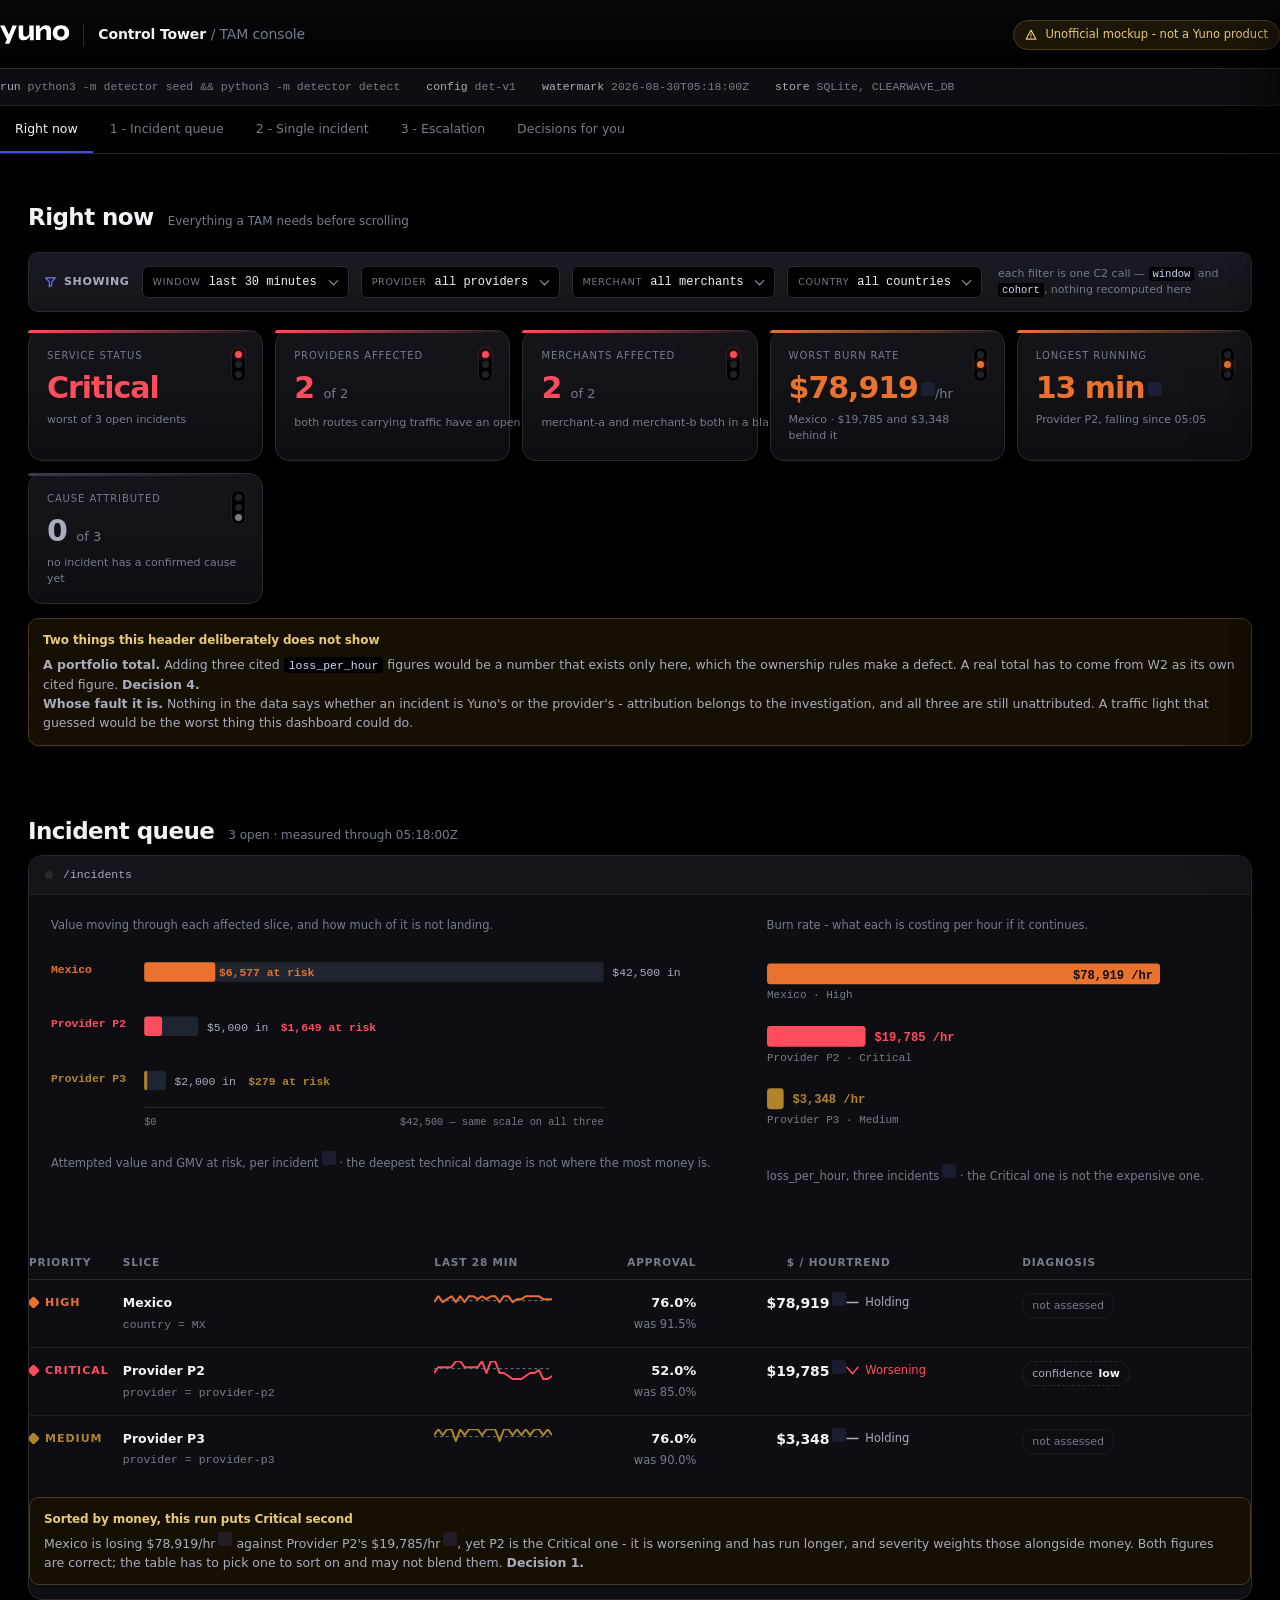
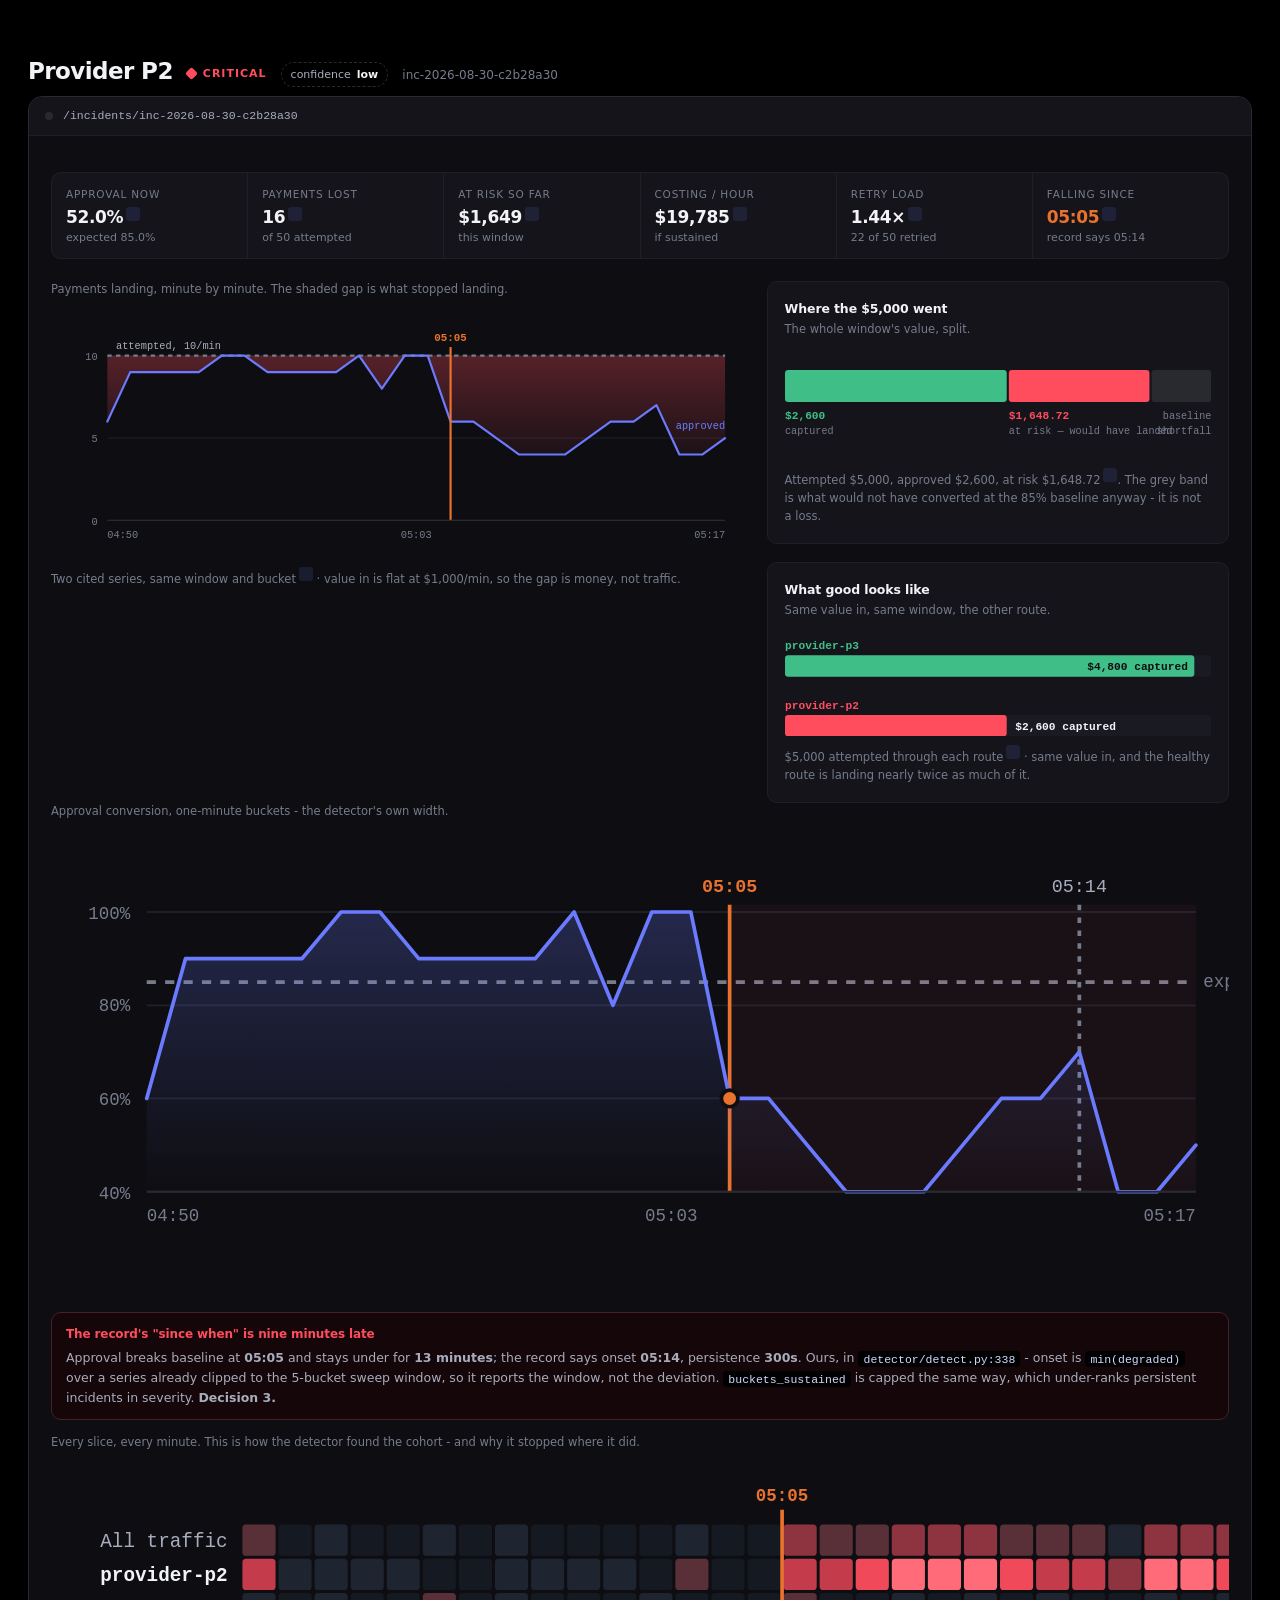
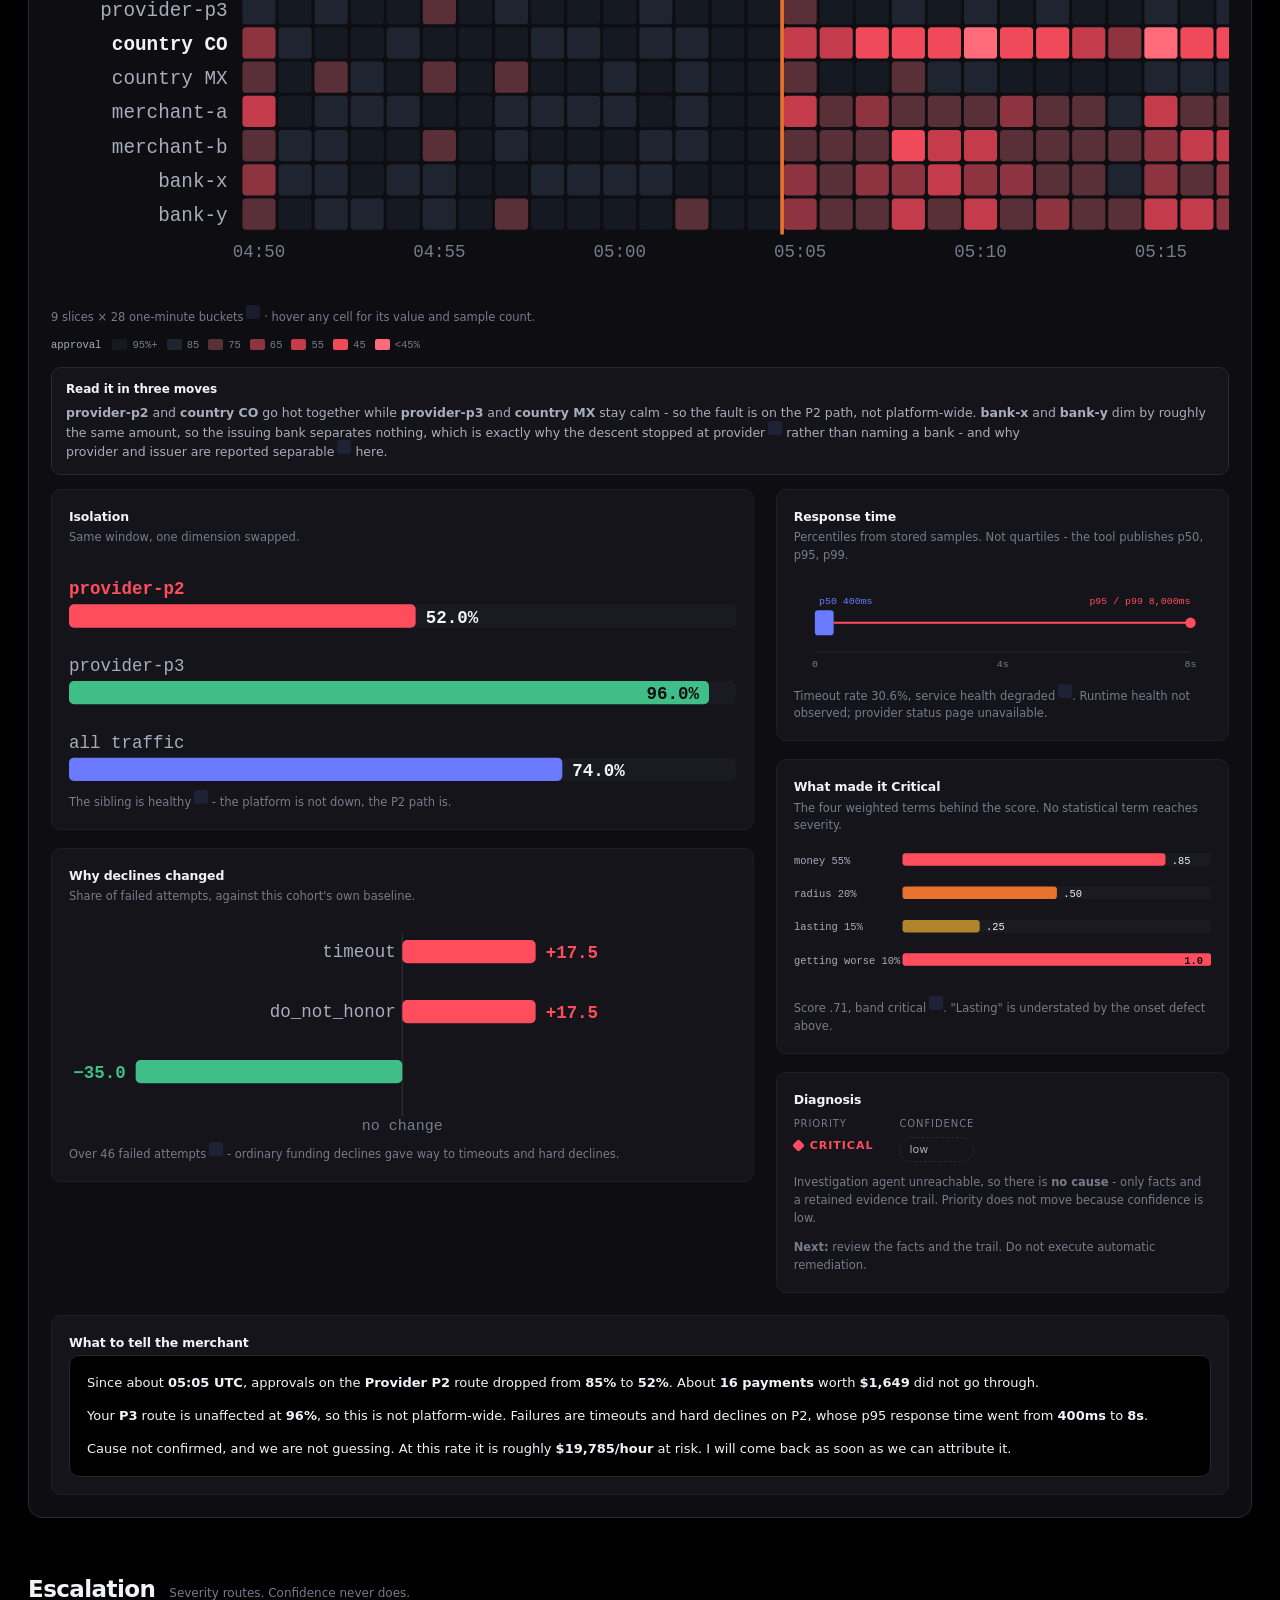
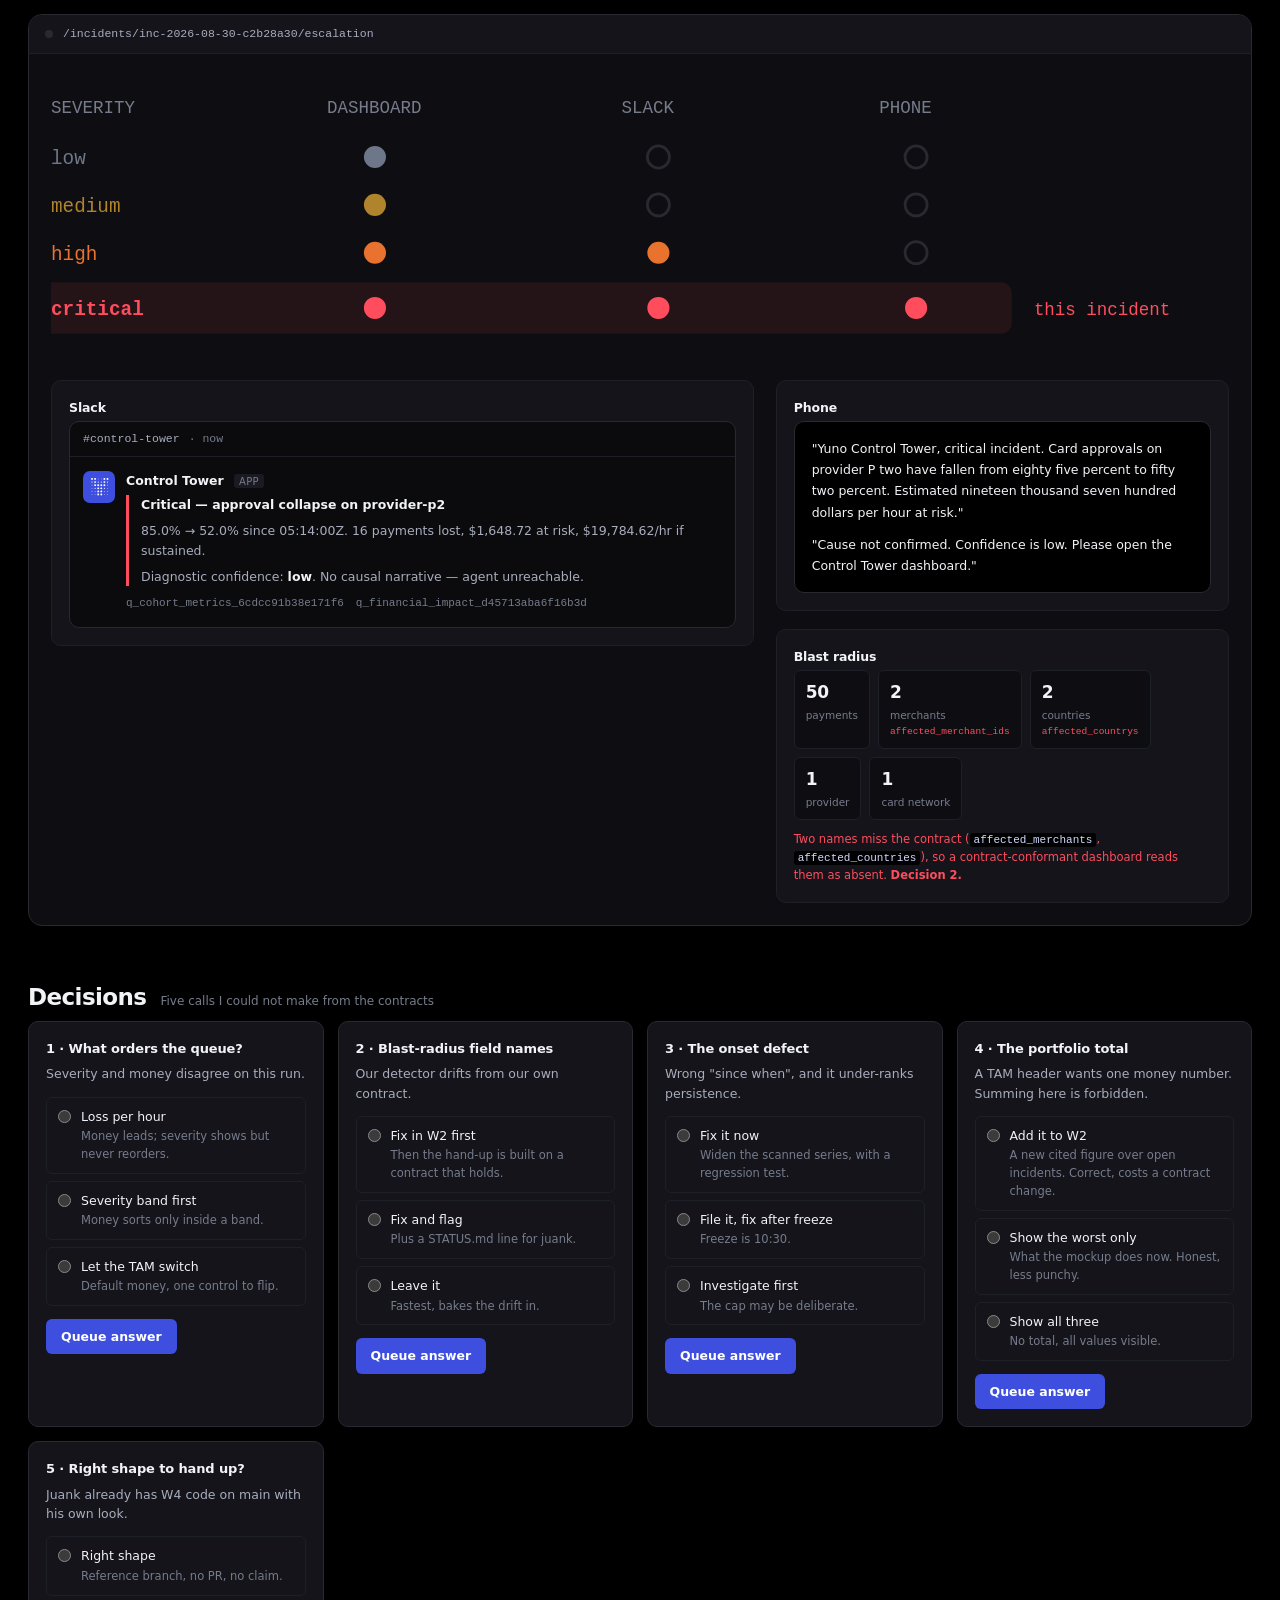
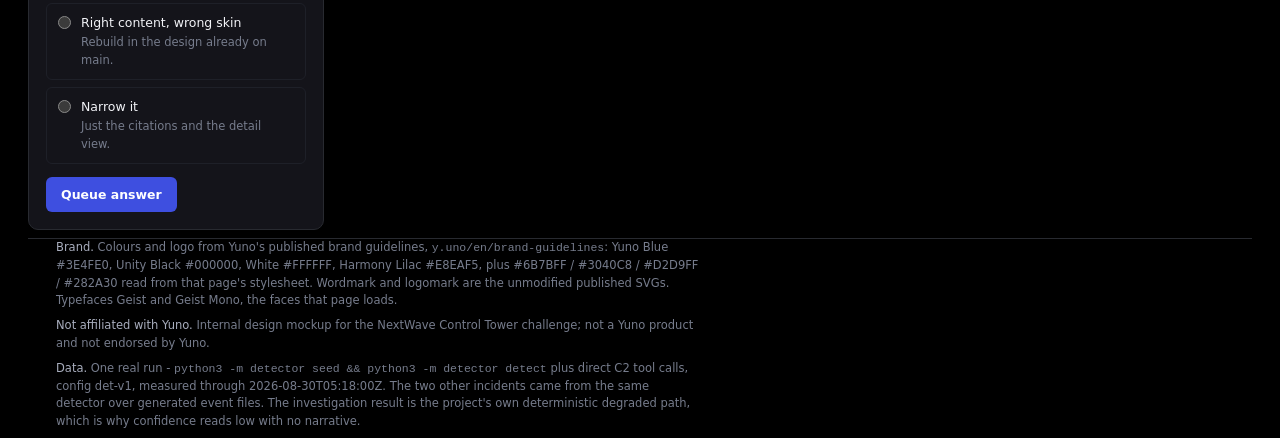
==== commit 25d07fe4: "Make the mockup genuinely offline, per W4's static-asset guard tests/test_surfaces.py::StaticContrac" ====
--- a/surfaces/static/tam-dashboard.html
+++ b/surfaces/static/tam-dashboard.html
@@ -4,9 +4,6 @@
 <meta charset="utf-8">
 <meta name="viewport" content="width=device-width, initial-scale=1">
 <title>Control Tower - TAM dashboard mockups</title>
-<link rel="preconnect" href="https://fonts.googleapis.com">
-<link rel="preconnect" href="https://fonts.gstatic.com" crossorigin>
-<link href="https://fonts.googleapis.com/css2?family=Geist:wght@300;400;500;600;700&family=Geist+Mono:wght@400;500;600&display=swap" rel="stylesheet">
 <style>
 /* ---------------------------------------------------------------------------
    Palette sourced from Yuno's published brand guidelines, y.uno/en/brand-guidelines
@@ -55,7 +52,7 @@
 html{color-scheme:dark;scrollbar-color:var(--line) var(--ground)}
 body{
   margin:0;background:var(--ground);color:var(--ink);
-  font-family:"Geist",ui-sans-serif,system-ui,-apple-system,"Segoe UI",sans-serif;
+  font-family:"Geist","Inter",system-ui,-apple-system,"Segoe UI",Roboto,"Helvetica Neue",Arial,sans-serif;
   font-size:14px;line-height:1.55;
   -webkit-font-smoothing:antialiased;
   font-variant-numeric:tabular-nums;
@@ -67,7 +64,7 @@
 ::-webkit-scrollbar-thumb{background:var(--line);border-radius:6px;border:3px solid var(--ground)}
 ::-webkit-scrollbar-thumb:hover{background:#3a3d47}
 
-.mono{font-family:"Geist Mono",ui-monospace,SFMono-Regular,Menlo,monospace;font-feature-settings:"zero"1}
+.mono{font-family:"Geist Mono",ui-monospace,SFMono-Regular,"SF Mono",Menlo,Consolas,monospace;font-feature-settings:"zero"1}
 a{color:var(--yuno-blue-lift);text-underline-offset:3px}
 
 /* ---------- shell ---------- */
@@ -77,7 +74,9 @@
 header.mast{border-bottom:1px solid var(--line);background:linear-gradient(180deg,#08080B,var(--ground));}
 .mast-in{display:flex;align-items:center;gap:20px;padding:20px 0 18px;flex-wrap:wrap}
 .brandlock{display:flex;align-items:center;gap:14px;min-width:0}
-.brandlock img{height:19px;width:auto;display:block}
+.brandlock .brandmark{display:block;line-height:0}
+.brandlock .ylogo{height:19px;width:auto;display:block}
+.slackish .av .ymark{width:19px;height:19px;display:block}
 .brandlock .rule{width:1px;height:22px;background:var(--line)}
 .brandlock .product{font-size:14px;font-weight:600;letter-spacing:-.01em;white-space:nowrap}
 .brandlock .product span{color:var(--ink-3);font-weight:400}
@@ -153,7 +152,7 @@
   all:unset;cursor:pointer;display:inline-flex;align-items:center;justify-content:center;
   width:14px;height:14px;border-radius:3px;flex:none;
   background:rgba(107,123,255,.13);color:var(--cite);
-  font-size:9px;font-weight:700;font-family:"Geist Mono",monospace;
+  font-size:9px;font-weight:700;font-family:"Geist Mono",ui-monospace,Menlo,Consolas,monospace;
   transform:translateY(-2px);
   transition:background .14s ease-out,color .14s ease-out,transform .14s ease-out;
 }
@@ -223,7 +222,7 @@
 .note.warn h4{color:#E9C877}
 .note.defect{border-color:#4A1F26;background:#150609}
 .note.defect h4{color:var(--sev-critical)}
-.note code{background:var(--ground);padding:1.5px 5px;border-radius:4px;font-family:"Geist Mono",monospace;font-size:11.5px;color:var(--lilac-deep)}
+.note code{background:var(--ground);padding:1.5px 5px;border-radius:4px;font-family:"Geist Mono",ui-monospace,Menlo,Consolas,monospace;font-size:11.5px;color:var(--lilac-deep)}
 
 /* ---------- incident detail ---------- */
 .detail-grid{display:grid;grid-template-columns:minmax(0,1.55fr) minmax(0,1fr);gap:22px}
@@ -329,12 +328,12 @@
 figure.chart .fc-top{margin:0 0 10px;font-size:11.5px;color:var(--ink-3)}
 .span-full{margin-top:22px}
 svg.spark{width:120px;height:30px;display:block}
-.heat-key{display:flex;gap:9px;align-items:center;flex-wrap:wrap;font-size:10.5px;color:var(--ink-3);margin-top:10px;font-family:"Geist Mono",monospace}
+.heat-key{display:flex;gap:9px;align-items:center;flex-wrap:wrap;font-size:10.5px;color:var(--ink-3);margin-top:10px;font-family:"Geist Mono",ui-monospace,Menlo,Consolas,monospace}
 .heat-key .hk{color:var(--ink-2);margin-right:2px}
 .heat-key span{display:inline-flex;align-items:center;gap:5px}
 .heat-key i{width:15px;height:11px;border-radius:2px;display:inline-block;flex:none}
 .panel .foot{margin:11px 0 0;font-size:11.5px;color:var(--ink-3)}
-.panel .foot code{background:var(--ground);padding:1px 4px;border-radius:3px;font-family:"Geist Mono",monospace;font-size:11px;color:var(--lilac-deep)}
+.panel .foot code{background:var(--ground);padding:1px 4px;border-radius:3px;font-family:"Geist Mono",ui-monospace,Menlo,Consolas,monospace;font-size:11px;color:var(--lilac-deep)}
 .panel svg{display:block}
 .dual{display:flex;gap:26px;flex-wrap:wrap;padding-top:4px}
 .dual > div{display:flex;flex-direction:column;gap:6px}
@@ -342,7 +341,7 @@
 .br{display:flex;flex-wrap:wrap;gap:8px}
 .br-i{display:inline-flex;flex-direction:column;gap:2px;border:1px solid var(--line-soft);border-radius:var(--r-sm);padding:8px 11px;font-size:10.5px;color:var(--ink-3);background:var(--surface)}
 .br-i b{font-size:17px;font-weight:600;color:var(--ink);letter-spacing:-.02em}
-.br-i em{font-style:normal;font-family:"Geist Mono",monospace;font-size:9.5px;color:var(--sev-critical)}
+.br-i em{font-style:normal;font-family:"Geist Mono",ui-monospace,Menlo,Consolas,monospace;font-size:9.5px;color:var(--sev-critical)}
 .dec-grid{display:grid;grid-template-columns:repeat(auto-fit,minmax(268px,1fr));gap:14px}
 .dec-grid .q{margin-bottom:0}
 .screen-head .sev,.screen-head .conf{transform:translateY(-1px)}
@@ -367,7 +366,7 @@
 .fsel:hover{border-color:var(--yuno-blue);background:#07070A}
 .fsel:focus-within{border-color:var(--yuno-blue);box-shadow:0 0 0 3px rgba(62,79,224,.22)}
 .fsel > span{font-size:9.5px;text-transform:uppercase;letter-spacing:.08em;color:var(--ink-3);pointer-events:none}
-.fsel select{all:unset;font-family:"Geist Mono",monospace;font-size:12px;color:var(--ink);cursor:pointer;min-width:0}
+.fsel select{all:unset;font-family:"Geist Mono",ui-monospace,Menlo,Consolas,monospace;font-size:12px;color:var(--ink);cursor:pointer;min-width:0}
 .fsel select option{background:#14141A;color:var(--ink)}
 .fsel::after{
   content:"";position:absolute;right:11px;top:50%;width:7px;height:7px;
@@ -376,7 +375,7 @@
 }
 .fsel:hover::after{border-color:var(--yuno-blue-lift)}
 .fnote{font-size:11px;color:var(--ink-3);margin-left:auto;max-width:34ch;line-height:1.4}
-.fnote code{background:var(--ground);padding:1px 4px;border-radius:3px;font-family:"Geist Mono",monospace;font-size:10.5px;color:var(--lilac-deep)}
+.fnote code{background:var(--ground);padding:1px 4px;border-radius:3px;font-family:"Geist Mono",ui-monospace,Menlo,Consolas,monospace;font-size:10.5px;color:var(--lilac-deep)}
 @media(max-width:900px){.fnote{margin-left:0;max-width:none}}
 
 .kpis{display:grid;grid-template-columns:repeat(auto-fit,minmax(215px,1fr));gap:12px}
@@ -414,7 +413,7 @@
 <header class="mast">
   <div class="wrap mast-in">
     <div class="brandlock">
-      <img src="yuno-wordmark-light.svg" alt="Yuno">
+      <span class="brandmark" role="img" aria-label="Yuno"><svg class="ylogo" aria-hidden="true" width="1460" height="400" viewBox="0 0 1460 400" fill="none" ><path d="M188.466 198.795L95.2695 8.48145H1.30371L145.03 303.734L106.116 396.747H198.062L355.064 8.48145H263.816L188.466 198.795Z" fill="white"/><path d="M616.568 186.747C616.568 186.747 582.753 263.132 521.039 241.397C491.312 230.939 488.378 191.229 487.969 182.096V8.602H393.955V216.216C394.027 228.12 394.58 243.253 397.034 251.976C421.253 337.903 517.864 321.47 534.411 317.373C603.436 300.265 629.026 232.289 629.026 232.289V318.457H710.678V8.57788H616.568V186.747Z" fill="white"/><path d="M1413.46 51.5664C1398.21 36.217 1380.2 24.3856 1359.97 16.4579C1310.79 -1.15654 1256.63 -1.15654 1207.44 16.4579C1187.1 24.3374 1168.99 36.1688 1153.59 51.6387C1139.23 66.2652 1128.2 83.47 1120.88 102.699C1113.48 122.337 1109.75 142.988 1109.82 164.024C1109.72 185.036 1113.45 205.518 1120.88 225.036C1128.48 244.819 1139.98 262.506 1155.01 277.542C1170.04 292.578 1187.75 304.096 1207.59 311.735C1231.78 320.868 1257.28 325.253 1283.23 324.819H1283.51H1283.8C1309.9 325.398 1335.51 320.916 1359.92 311.687C1380.1 303.783 1398.16 291.807 1413.44 276.169C1427.82 261.422 1438.86 244.193 1446.27 224.964C1453.67 205.494 1457.38 185.012 1457.3 164.121C1457.38 142.988 1453.65 122.337 1446.24 102.675C1438.93 83.4459 1427.89 66.2411 1413.46 51.5423V51.5664ZM1350.88 208.048L1350.64 208.554C1344.6 221.301 1335.13 232.024 1323.22 239.59L1322.84 239.832C1313.87 245.157 1304.08 248.53 1293.71 249.831C1290.51 250.241 1287.29 250.434 1284.09 250.434C1277 250.434 1269.93 249.422 1263.02 247.422C1253.02 244.506 1243.86 239.663 1235.82 233.012C1227.79 226.362 1221.32 218.265 1216.61 208.94L1216.34 208.41C1209.97 194.53 1206.77 179.133 1207.08 163.88C1206.75 148.603 1209.94 133.181 1216.34 119.301C1222.35 106.386 1231.85 95.6146 1243.88 88.0965L1244.14 87.9278C1253.11 82.5543 1262.9 79.1567 1273.29 77.8314C1283.66 76.5061 1294 77.3013 1304.03 80.217C1314.06 83.1327 1323.22 88.0001 1331.26 94.6989C1339.29 101.374 1345.73 109.518 1350.45 118.844L1350.83 119.687C1356.85 133.735 1359.9 148.578 1359.9 163.88C1359.9 179.181 1356.85 194.024 1350.83 208.072L1350.88 208.048Z" fill="white"/><path d="M932.351 9.56657C863.326 26.675 837.736 94.6509 837.736 94.6509V8.48221H756.084V318.362H850.194V140.193C850.194 140.193 884.009 63.8075 945.723 85.5425C975.45 96.0003 978.384 135.711 978.793 144.844V318.338H1072.81V110.723C1072.73 98.8196 1072.18 83.687 1069.73 74.9641C1045.51 -10.9636 948.898 5.47019 932.351 9.56657Z" fill="white"/></svg></span>
       <span class="rule"></span>
       <span class="product">Control Tower <span>/ TAM console</span></span>
     </div>
@@ -537,7 +536,7 @@
           <figcaption class="fc-top">Value moving through each affected slice, and how much of it is not landing.</figcaption>
           <svg viewBox="0 0 640 176" width="100%" role="img" aria-label="Mexico has 42,500 dollars flowing with 6,577 at risk. Provider P2 has 5,000 dollars flowing with 1,649 at risk. Provider P3 has 2,000 dollars flowing with 279 at risk.">
             <title>Value flowing against value at risk</title>
-            <g font-family="Geist Mono, monospace" font-size="10.5">
+            <g font-family="Geist Mono, ui-monospace, Menlo, Consolas, monospace" font-size="10.5">
               <text x="0" y="26" fill="#E8722E" font-weight="600">Mexico</text>
               <rect x="86" y="16" width="424" height="18" rx="3" fill="#1E2430"/>
               <rect x="86" y="16" width="65.6" height="18" rx="3" fill="#E8722E"/>
@@ -568,7 +567,7 @@
           <figcaption class="fc-top">Burn rate - what each is costing per hour if it continues.</figcaption>
           <svg viewBox="0 0 400 176" width="100%" role="img" aria-label="Mexico is burning 78,919 dollars per hour, Provider P2 19,785, Provider P3 3,348.">
             <title>Loss per hour</title>
-            <g font-family="Geist Mono, monospace" font-size="10.5">
+            <g font-family="Geist Mono, ui-monospace, Menlo, Consolas, monospace" font-size="10.5">
               <rect x="0" y="16" width="340" height="18" rx="3" fill="#E8722E"/>
               <text x="334" y="29" fill="#0E0E12" font-weight="600" text-anchor="end">$78,919 /hr</text>
               <text x="0" y="46" fill="#767C8C" font-size="9.5">Mexico &middot; High</text>
@@ -668,7 +667,7 @@
             <g stroke="#1E2028" stroke-width="1">
               <line x1="52" y1="44" x2="622" y2="44"/><line x1="52" y1="120" x2="622" y2="120"/>
             </g>
-            <g fill="#767C8C" font-size="9.5" font-family="Geist Mono, monospace" text-anchor="end">
+            <g fill="#767C8C" font-size="9.5" font-family="Geist Mono, ui-monospace, Menlo, Consolas, monospace" text-anchor="end">
               <text x="43" y="48">10</text><text x="43" y="124">5</text><text x="43" y="200">0</text>
             </g>
             <!-- gap between attempted (flat 10) and approved -->
@@ -679,11 +678,11 @@
             <path d="M52,104.8 L73.1,59.2 L94.2,59.2 L115.3,59.2 L136.4,59.2 L157.6,44 L178.7,44 L199.8,59.2 L220.9,59.2 L242,59.2 L263.1,59.2 L284.2,44 L305.3,74.4 L326.4,44 L347.6,44 L368.7,104.8 L389.8,104.8 L410.9,120 L432,135.2 L453.1,135.2 L474.2,135.2 L495.3,120 L516.4,104.8 L537.6,104.8 L558.7,89.6 L579.8,135.2 L600.9,135.2 L622,120"
                   fill="none" stroke="#6B7BFF" stroke-width="2" stroke-linecap="round" stroke-linejoin="round"/>
             <line x1="368.7" y1="36" x2="368.7" y2="196" stroke="#E8722E" stroke-width="2"/>
-            <text x="368.7" y="30" fill="#E8722E" font-size="10" font-family="Geist Mono, monospace" text-anchor="middle" font-weight="600">05:05</text>
-            <text x="60" y="38" fill="#A8ADBD" font-size="9.5" font-family="Geist Mono, monospace">attempted, 10/min</text>
-            <text x="622" y="112" fill="#6B7BFF" font-size="9.5" font-family="Geist Mono, monospace" text-anchor="end">approved</text>
+            <text x="368.7" y="30" fill="#E8722E" font-size="10" font-family="Geist Mono, ui-monospace, Menlo, Consolas, monospace" text-anchor="middle" font-weight="600">05:05</text>
+            <text x="60" y="38" fill="#A8ADBD" font-size="9.5" font-family="Geist Mono, ui-monospace, Menlo, Consolas, monospace">attempted, 10/min</text>
+            <text x="622" y="112" fill="#6B7BFF" font-size="9.5" font-family="Geist Mono, ui-monospace, Menlo, Consolas, monospace" text-anchor="end">approved</text>
             <line x1="52" y1="196" x2="622" y2="196" stroke="#282A30"/>
-            <g fill="#767C8C" font-size="9.5" font-family="Geist Mono, monospace">
+            <g fill="#767C8C" font-size="9.5" font-family="Geist Mono, ui-monospace, Menlo, Consolas, monospace">
               <text x="52" y="212" text-anchor="start">04:50</text><text x="337" y="212" text-anchor="middle">05:03</text><text x="622" y="212" text-anchor="end">05:17</text>
             </g>
           </svg>
@@ -699,7 +698,7 @@
               <rect x="0" y="16" width="208" height="30" rx="3" fill="#3FBF87"/>
               <rect x="210" y="16" width="131.9" height="30" rx="3" fill="#FF4D5E"/>
               <rect x="343.9" y="16" width="56.1" height="30" rx="3" fill="#282A30"/>
-              <g font-family="Geist Mono, monospace" font-size="10.5">
+              <g font-family="Geist Mono, ui-monospace, Menlo, Consolas, monospace" font-size="10.5">
                 <text x="0" y="62" fill="#3FBF87" font-weight="600">$2,600</text>
                 <text x="0" y="76" fill="#767C8C" font-size="9.5">captured</text>
                 <text x="210" y="62" fill="#FF4D5E" font-weight="600">$1,648.72</text>
@@ -716,7 +715,7 @@
             <p class="hint">Same value in, same window, the other route.</p>
             <svg viewBox="0 0 400 96" width="100%" role="img" aria-label="Provider P3 captured 4,800 of 5,000 dollars. Provider P2 captured 2,600 of the same 5,000.">
               <title>Value captured, P3 against P2</title>
-              <g font-family="Geist Mono, monospace" font-size="10.5">
+              <g font-family="Geist Mono, ui-monospace, Menlo, Consolas, monospace" font-size="10.5">
                 <text x="0" y="14" fill="#3FBF87" font-weight="600">provider-p3</text>
                 <rect x="0" y="20" width="400" height="20" rx="3" fill="#1A1A22"/>
                 <rect x="0" y="20" width="384" height="20" rx="3" fill="#3FBF87"/>
@@ -744,21 +743,21 @@
             <line x1="52" y1="44" x2="622" y2="44"/><line x1="52" y1="94.7" x2="622" y2="94.7"/>
             <line x1="52" y1="145.3" x2="622" y2="145.3"/><line x1="52" y1="196" x2="622" y2="196"/>
           </g>
-          <g fill="#767C8C" font-size="9.5" font-family="Geist Mono, monospace" text-anchor="end">
+          <g fill="#767C8C" font-size="9.5" font-family="Geist Mono, ui-monospace, Menlo, Consolas, monospace" text-anchor="end">
             <text x="43" y="48">100%</text><text x="43" y="98">80%</text><text x="43" y="149">60%</text><text x="43" y="200">40%</text>
           </g>
           <line x1="52" y1="82.1" x2="622" y2="82.1" stroke="#767C8C" stroke-width="2" stroke-dasharray="5 5"/>
-          <text x="626" y="85" fill="#767C8C" font-size="9.5" font-family="Geist Mono, monospace">exp</text>
+          <text x="626" y="85" fill="#767C8C" font-size="9.5" font-family="Geist Mono, ui-monospace, Menlo, Consolas, monospace">exp</text>
           <rect x="368.7" y="40" width="253.3" height="156" fill="#FF4D5E" fill-opacity=".05"/>
           <line x1="368.7" y1="40" x2="368.7" y2="196" stroke="#E8722E" stroke-width="2"/>
-          <text x="368.7" y="33" fill="#E8722E" font-size="10" font-family="Geist Mono, monospace" text-anchor="middle" font-weight="600">05:05</text>
+          <text x="368.7" y="33" fill="#E8722E" font-size="10" font-family="Geist Mono, ui-monospace, Menlo, Consolas, monospace" text-anchor="middle" font-weight="600">05:05</text>
           <line x1="558.7" y1="40" x2="558.7" y2="196" stroke="#767C8C" stroke-width="2" stroke-dasharray="3 4"/>
-          <text x="558.7" y="33" fill="#A8ADBD" font-size="10" font-family="Geist Mono, monospace" text-anchor="middle">05:14</text>
+          <text x="558.7" y="33" fill="#A8ADBD" font-size="10" font-family="Geist Mono, ui-monospace, Menlo, Consolas, monospace" text-anchor="middle">05:14</text>
           <path d="M52,145.3 L73.1,69.3 L94.2,69.3 L115.3,69.3 L136.4,69.3 L157.6,44 L178.7,44 L199.8,69.3 L220.9,69.3 L242,69.3 L263.1,69.3 L284.2,44 L305.3,94.7 L326.4,44 L347.6,44 L368.7,145.3 L389.8,145.3 L410.9,170.7 L432,196 L453.1,196 L474.2,196 L495.3,170.7 L516.4,145.3 L537.6,145.3 L558.7,120 L579.8,196 L600.9,196 L622,170.7 L622,196 L52,196 Z" fill="url(#fillA)"/>
           <path d="M52,145.3 L73.1,69.3 L94.2,69.3 L115.3,69.3 L136.4,69.3 L157.6,44 L178.7,44 L199.8,69.3 L220.9,69.3 L242,69.3 L263.1,69.3 L284.2,44 L305.3,94.7 L326.4,44 L347.6,44 L368.7,145.3 L389.8,145.3 L410.9,170.7 L432,196 L453.1,196 L474.2,196 L495.3,170.7 L516.4,145.3 L537.6,145.3 L558.7,120 L579.8,196 L600.9,196 L622,170.7" fill="none" stroke="#6B7BFF" stroke-width="2" stroke-linecap="round" stroke-linejoin="round"/>
           <circle cx="368.7" cy="145.3" r="4.5" fill="#E8722E" stroke="#0E0E12" stroke-width="2"/>
           <line x1="52" y1="196" x2="622" y2="196" stroke="#282A30"/>
-          <g fill="#767C8C" font-size="9.5" font-family="Geist Mono, monospace">
+          <g fill="#767C8C" font-size="9.5" font-family="Geist Mono, ui-monospace, Menlo, Consolas, monospace">
             <text x="52" y="212" text-anchor="start">04:50</text><text x="337" y="212" text-anchor="middle">05:03</text><text x="622" y="212" text-anchor="end">05:17</text>
           </g>
         </svg>
@@ -773,7 +772,7 @@
         <figcaption class="fc-top">Every slice, every minute. This is how the detector found the cohort - and why it stopped where it did.</figcaption>
         <svg viewBox="0 0 640 232" width="100%" role="img" aria-label="Heatmap of approval conversion by slice and minute. Provider P2 and country CO go dark red from 05:05 onward. Provider P3 and country MX stay calm. Bank X and bank Y both dip by a similar amount, so the issuing bank does not separate the incident.">
           <title>Approval conversion by slice and minute</title>
-<text x="96" y="46.3" text-anchor="end" font-size="10.5" font-family="Geist Mono, monospace" fill="#A8ADBD">All traffic</text>
+<text x="96" y="46.3" text-anchor="end" font-size="10.5" font-family="Geist Mono, ui-monospace, Menlo, Consolas, monospace" fill="#A8ADBD">All traffic</text>
 <rect x="104.0" y="34.0" width="18.0" height="17.0" rx="2" fill="#5A3038"><title>All traffic at 04:50 - 75% of 20 payments</title></rect>
 <rect x="123.6" y="34.0" width="18.0" height="17.0" rx="2" fill="#151922"><title>All traffic at 04:51 - 95% of 20 payments</title></rect>
 <rect x="143.2" y="34.0" width="18.0" height="17.0" rx="2" fill="#1E2430"><title>All traffic at 04:52 - 90% of 20 payments</title></rect>
@@ -802,7 +801,7 @@
 <rect x="594.0" y="34.0" width="18.0" height="17.0" rx="2" fill="#8E3340"><title>All traffic at 05:15 - 65% of 20 payments</title></rect>
 <rect x="613.6" y="34.0" width="18.0" height="17.0" rx="2" fill="#8E3340"><title>All traffic at 05:16 - 70% of 20 payments</title></rect>
 <rect x="633.2" y="34.0" width="18.0" height="17.0" rx="2" fill="#8E3340"><title>All traffic at 05:17 - 70% of 20 payments</title></rect>
-<text x="96" y="64.9" text-anchor="end" font-size="10.5" font-family="Geist Mono, monospace" font-weight="600" fill="#F2F3F7">provider-p2</text>
+<text x="96" y="64.9" text-anchor="end" font-size="10.5" font-family="Geist Mono, ui-monospace, Menlo, Consolas, monospace" font-weight="600" fill="#F2F3F7">provider-p2</text>
 <rect x="104.0" y="52.6" width="18.0" height="17.0" rx="2" fill="#C43C4C"><title>provider-p2 at 04:50 - 60% of 10 payments</title></rect>
 <rect x="123.6" y="52.6" width="18.0" height="17.0" rx="2" fill="#1E2430"><title>provider-p2 at 04:51 - 90% of 10 payments</title></rect>
 <rect x="143.2" y="52.6" width="18.0" height="17.0" rx="2" fill="#1E2430"><title>provider-p2 at 04:52 - 90% of 10 payments</title></rect>
@@ -831,7 +830,7 @@
 <rect x="594.0" y="52.6" width="18.0" height="17.0" rx="2" fill="#FF6B78"><title>provider-p2 at 05:15 - 40% of 10 payments</title></rect>
 <rect x="613.6" y="52.6" width="18.0" height="17.0" rx="2" fill="#FF6B78"><title>provider-p2 at 05:16 - 40% of 10 payments</title></rect>
 <rect x="633.2" y="52.6" width="18.0" height="17.0" rx="2" fill="#F04A5A"><title>provider-p2 at 05:17 - 50% of 10 payments</title></rect>
-<text x="96" y="83.5" text-anchor="end" font-size="10.5" font-family="Geist Mono, monospace" fill="#A8ADBD">provider-p3</text>
+<text x="96" y="83.5" text-anchor="end" font-size="10.5" font-family="Geist Mono, ui-monospace, Menlo, Consolas, monospace" fill="#A8ADBD">provider-p3</text>
 <rect x="104.0" y="71.2" width="18.0" height="17.0" rx="2" fill="#1E2430"><title>provider-p3 at 04:50 - 90% of 10 payments</title></rect>
 <rect x="123.6" y="71.2" width="18.0" height="17.0" rx="2" fill="#151922"><title>provider-p3 at 04:51 - 100% of 10 payments</title></rect>
 <rect x="143.2" y="71.2" width="18.0" height="17.0" rx="2" fill="#1E2430"><title>provider-p3 at 04:52 - 90% of 10 payments</title></rect>
@@ -860,7 +859,7 @@
 <rect x="594.0" y="71.2" width="18.0" height="17.0" rx="2" fill="#1E2430"><title>provider-p3 at 05:15 - 90% of 10 payments</title></rect>
 <rect x="613.6" y="71.2" width="18.0" height="17.0" rx="2" fill="#151922"><title>provider-p3 at 05:16 - 100% of 10 payments</title></rect>
 <rect x="633.2" y="71.2" width="18.0" height="17.0" rx="2" fill="#1E2430"><title>provider-p3 at 05:17 - 90% of 10 payments</title></rect>
-<text x="96" y="102.1" text-anchor="end" font-size="10.5" font-family="Geist Mono, monospace" font-weight="600" fill="#F2F3F7">country CO</text>
+<text x="96" y="102.1" text-anchor="end" font-size="10.5" font-family="Geist Mono, ui-monospace, Menlo, Consolas, monospace" font-weight="600" fill="#F2F3F7">country CO</text>
 <rect x="104.0" y="89.8" width="18.0" height="17.0" rx="2" fill="#8E3340"><title>country CO at 04:50 - 70% of 10 payments</title></rect>
 <rect x="123.6" y="89.8" width="18.0" height="17.0" rx="2" fill="#1E2430"><title>country CO at 04:51 - 90% of 10 payments</title></rect>
 <rect x="143.2" y="89.8" width="18.0" height="17.0" rx="2" fill="#151922"><title>country CO at 04:52 - 100% of 10 payments</title></rect>
@@ -889,7 +888,7 @@
 <rect x="594.0" y="89.8" width="18.0" height="17.0" rx="2" fill="#FF6B78"><title>country CO at 05:15 - 40% of 10 payments</title></rect>
 <rect x="613.6" y="89.8" width="18.0" height="17.0" rx="2" fill="#F04A5A"><title>country CO at 05:16 - 50% of 10 payments</title></rect>
 <rect x="633.2" y="89.8" width="18.0" height="17.0" rx="2" fill="#F04A5A"><title>country CO at 05:17 - 50% of 10 payments</title></rect>
-<text x="96" y="120.7" text-anchor="end" font-size="10.5" font-family="Geist Mono, monospace" fill="#A8ADBD">country MX</text>
+<text x="96" y="120.7" text-anchor="end" font-size="10.5" font-family="Geist Mono, ui-monospace, Menlo, Consolas, monospace" fill="#A8ADBD">country MX</text>
 <rect x="104.0" y="108.4" width="18.0" height="17.0" rx="2" fill="#5A3038"><title>country MX at 04:50 - 80% of 10 payments</title></rect>
 <rect x="123.6" y="108.4" width="18.0" height="17.0" rx="2" fill="#151922"><title>country MX at 04:51 - 100% of 10 payments</title></rect>
 <rect x="143.2" y="108.4" width="18.0" height="17.0" rx="2" fill="#5A3038"><title>country MX at 04:52 - 80% of 10 payments</title></rect>
@@ -918,7 +917,7 @@
 <rect x="594.0" y="108.4" width="18.0" height="17.0" rx="2" fill="#1E2430"><title>country MX at 05:15 - 90% of 10 payments</title></rect>
 <rect x="613.6" y="108.4" width="18.0" height="17.0" rx="2" fill="#1E2430"><title>country MX at 05:16 - 90% of 10 payments</title></rect>
 <rect x="633.2" y="108.4" width="18.0" height="17.0" rx="2" fill="#1E2430"><title>country MX at 05:17 - 90% of 10 payments</title></rect>
-<text x="96" y="139.3" text-anchor="end" font-size="10.5" font-family="Geist Mono, monospace" fill="#A8ADBD">merchant-a</text>
+<text x="96" y="139.3" text-anchor="end" font-size="10.5" font-family="Geist Mono, ui-monospace, Menlo, Consolas, monospace" fill="#A8ADBD">merchant-a</text>
 <rect x="104.0" y="127.0" width="18.0" height="17.0" rx="2" fill="#C43C4C"><title>merchant-a at 04:50 - 62% of 8 payments</title></rect>
 <rect x="123.6" y="127.0" width="18.0" height="17.0" rx="2" fill="#151922"><title>merchant-a at 04:51 - 100% of 9 payments</title></rect>
 <rect x="143.2" y="127.0" width="18.0" height="17.0" rx="2" fill="#1E2430"><title>merchant-a at 04:52 - 92% of 12 payments</title></rect>
@@ -947,7 +946,7 @@
 <rect x="594.0" y="127.0" width="18.0" height="17.0" rx="2" fill="#C43C4C"><title>merchant-a at 05:15 - 56% of 9 payments</title></rect>
 <rect x="613.6" y="127.0" width="18.0" height="17.0" rx="2" fill="#5A3038"><title>merchant-a at 05:16 - 75% of 12 payments</title></rect>
 <rect x="633.2" y="127.0" width="18.0" height="17.0" rx="2" fill="#5A3038"><title>merchant-a at 05:17 - 82% of 11 payments</title></rect>
-<text x="96" y="157.9" text-anchor="end" font-size="10.5" font-family="Geist Mono, monospace" fill="#A8ADBD">merchant-b</text>
+<text x="96" y="157.9" text-anchor="end" font-size="10.5" font-family="Geist Mono, ui-monospace, Menlo, Consolas, monospace" fill="#A8ADBD">merchant-b</text>
 <rect x="104.0" y="145.6" width="18.0" height="17.0" rx="2" fill="#5A3038"><title>merchant-b at 04:50 - 83% of 12 payments</title></rect>
 <rect x="123.6" y="145.6" width="18.0" height="17.0" rx="2" fill="#1E2430"><title>merchant-b at 04:51 - 91% of 11 payments</title></rect>
 <rect x="143.2" y="145.6" width="18.0" height="17.0" rx="2" fill="#1E2430"><title>merchant-b at 04:52 - 88% of 8 payments</title></rect>
@@ -976,7 +975,7 @@
 <rect x="594.0" y="145.6" width="18.0" height="17.0" rx="2" fill="#8E3340"><title>merchant-b at 05:15 - 73% of 11 payments</title></rect>
 <rect x="613.6" y="145.6" width="18.0" height="17.0" rx="2" fill="#C43C4C"><title>merchant-b at 05:16 - 62% of 8 payments</title></rect>
 <rect x="633.2" y="145.6" width="18.0" height="17.0" rx="2" fill="#C43C4C"><title>merchant-b at 05:17 - 56% of 9 payments</title></rect>
-<text x="96" y="176.5" text-anchor="end" font-size="10.5" font-family="Geist Mono, monospace" fill="#A8ADBD">bank-x</text>
+<text x="96" y="176.5" text-anchor="end" font-size="10.5" font-family="Geist Mono, ui-monospace, Menlo, Consolas, monospace" fill="#A8ADBD">bank-x</text>
 <rect x="104.0" y="164.2" width="18.0" height="17.0" rx="2" fill="#8E3340"><title>bank-x at 04:50 - 73% of 11 payments</title></rect>
 <rect x="123.6" y="164.2" width="18.0" height="17.0" rx="2" fill="#1E2430"><title>bank-x at 04:51 - 89% of 9 payments</title></rect>
 <rect x="143.2" y="164.2" width="18.0" height="17.0" rx="2" fill="#1E2430"><title>bank-x at 04:52 - 91% of 11 payments</title></rect>
@@ -1005,7 +1004,7 @@
 <rect x="594.0" y="164.2" width="18.0" height="17.0" rx="2" fill="#8E3340"><title>bank-x at 05:15 - 67% of 9 payments</title></rect>
 <rect x="613.6" y="164.2" width="18.0" height="17.0" rx="2" fill="#5A3038"><title>bank-x at 05:16 - 82% of 11 payments</title></rect>
 <rect x="633.2" y="164.2" width="18.0" height="17.0" rx="2" fill="#8E3340"><title>bank-x at 05:17 - 67% of 9 payments</title></rect>
-<text x="96" y="195.1" text-anchor="end" font-size="10.5" font-family="Geist Mono, monospace" fill="#A8ADBD">bank-y</text>
+<text x="96" y="195.1" text-anchor="end" font-size="10.5" font-family="Geist Mono, ui-monospace, Menlo, Consolas, monospace" fill="#A8ADBD">bank-y</text>
 <rect x="104.0" y="182.8" width="18.0" height="17.0" rx="2" fill="#5A3038"><title>bank-y at 04:50 - 78% of 9 payments</title></rect>
 <rect x="123.6" y="182.8" width="18.0" height="17.0" rx="2" fill="#151922"><title>bank-y at 04:51 - 100% of 11 payments</title></rect>
 <rect x="143.2" y="182.8" width="18.0" height="17.0" rx="2" fill="#1E2430"><title>bank-y at 04:52 - 89% of 9 payments</title></rect>
@@ -1034,14 +1033,14 @@
 <rect x="594.0" y="182.8" width="18.0" height="17.0" rx="2" fill="#C43C4C"><title>bank-y at 05:15 - 64% of 11 payments</title></rect>
 <rect x="613.6" y="182.8" width="18.0" height="17.0" rx="2" fill="#C43C4C"><title>bank-y at 05:16 - 56% of 9 payments</title></rect>
 <rect x="633.2" y="182.8" width="18.0" height="17.0" rx="2" fill="#8E3340"><title>bank-y at 05:17 - 73% of 11 payments</title></rect>
-<text x="113.0" y="214.4" text-anchor="middle" font-size="9.5" font-family="Geist Mono, monospace" fill="#767C8C">04:50</text>
-<text x="211.0" y="214.4" text-anchor="middle" font-size="9.5" font-family="Geist Mono, monospace" fill="#767C8C">04:55</text>
-<text x="309.0" y="214.4" text-anchor="middle" font-size="9.5" font-family="Geist Mono, monospace" fill="#767C8C">05:00</text>
-<text x="407.0" y="214.4" text-anchor="middle" font-size="9.5" font-family="Geist Mono, monospace" fill="#767C8C">05:05</text>
-<text x="505.0" y="214.4" text-anchor="middle" font-size="9.5" font-family="Geist Mono, monospace" fill="#767C8C">05:10</text>
-<text x="603.0" y="214.4" text-anchor="middle" font-size="9.5" font-family="Geist Mono, monospace" fill="#767C8C">05:15</text>
+<text x="113.0" y="214.4" text-anchor="middle" font-size="9.5" font-family="Geist Mono, ui-monospace, Menlo, Consolas, monospace" fill="#767C8C">04:50</text>
+<text x="211.0" y="214.4" text-anchor="middle" font-size="9.5" font-family="Geist Mono, ui-monospace, Menlo, Consolas, monospace" fill="#767C8C">04:55</text>
+<text x="309.0" y="214.4" text-anchor="middle" font-size="9.5" font-family="Geist Mono, ui-monospace, Menlo, Consolas, monospace" fill="#767C8C">05:00</text>
+<text x="407.0" y="214.4" text-anchor="middle" font-size="9.5" font-family="Geist Mono, ui-monospace, Menlo, Consolas, monospace" fill="#767C8C">05:05</text>
+<text x="505.0" y="214.4" text-anchor="middle" font-size="9.5" font-family="Geist Mono, ui-monospace, Menlo, Consolas, monospace" fill="#767C8C">05:10</text>
+<text x="603.0" y="214.4" text-anchor="middle" font-size="9.5" font-family="Geist Mono, ui-monospace, Menlo, Consolas, monospace" fill="#767C8C">05:15</text>
 <line x1="397.2" y1="26.0" x2="397.2" y2="202.4" stroke="#E8722E" stroke-width="2"/>
-<text x="397.2" y="21.0" text-anchor="middle" font-size="9.5" font-family="Geist Mono, monospace" fill="#E8722E" font-weight="600">05:05</text>
+<text x="397.2" y="21.0" text-anchor="middle" font-size="9.5" font-family="Geist Mono, ui-monospace, Menlo, Consolas, monospace" fill="#E8722E" font-weight="600">05:05</text>
         </svg>
         <figcaption>
           <span class="fig">9 slices &times; 28 one-minute buckets<button class="cite" data-cite="heat" aria-label="cite heatmap"></button></span> &middot; hover any cell for its value and sample count.
@@ -1071,7 +1070,7 @@
             <p class="hint">Same window, one dimension swapped.</p>
             <svg viewBox="0 0 400 132" width="100%" role="img" aria-label="Provider P2 approval 52 percent, provider P3 96 percent, all traffic 74 percent.">
               <title>Cohort comparison</title>
-              <g font-family="Geist Mono, monospace" font-size="10.5">
+              <g font-family="Geist Mono, ui-monospace, Menlo, Consolas, monospace" font-size="10.5">
                 <text x="0" y="20" fill="#FF4D5E" font-weight="600">provider-p2</text>
                 <rect x="0" y="26" width="400" height="14" rx="3" fill="#1A1A22"/>
                 <rect x="0" y="26" width="208" height="14" rx="3" fill="#FF4D5E"/>
@@ -1097,8 +1096,8 @@
             <svg viewBox="0 0 400 128" width="100%" role="img" aria-label="Timeouts up 17.5 points, do not honor up 17.5 points, insufficient funds down 35 points.">
               <title>Decline mix shift</title>
               <line x1="200" y1="8" x2="200" y2="118" stroke="#282A30" stroke-width="1"/>
-              <text x="200" y="126" fill="#767C8C" font-size="9" font-family="Geist Mono, monospace" text-anchor="middle">no change</text>
-              <g font-family="Geist Mono, monospace" font-size="10.5">
+              <text x="200" y="126" fill="#767C8C" font-size="9" font-family="Geist Mono, ui-monospace, Menlo, Consolas, monospace" text-anchor="middle">no change</text>
+              <g font-family="Geist Mono, ui-monospace, Menlo, Consolas, monospace" font-size="10.5">
                 <text x="196" y="22" fill="#A8ADBD" text-anchor="end">timeout</text>
                 <rect x="200" y="12" width="80" height="14" rx="3" fill="#FF4D5E"/>
                 <text x="286" y="23" fill="#FF4D5E" font-weight="600">+17.5</text>
@@ -1123,14 +1122,14 @@
             <svg viewBox="0 0 400 92" width="100%" role="img" aria-label="Latency p50 is 400 milliseconds, p95 and p99 are both 8000 milliseconds.">
               <title>Latency percentiles</title>
               <line x1="20" y1="70" x2="380" y2="70" stroke="#282A30"/>
-              <g font-family="Geist Mono, monospace" font-size="9.5" fill="#767C8C" text-anchor="middle">
+              <g font-family="Geist Mono, ui-monospace, Menlo, Consolas, monospace" font-size="9.5" fill="#767C8C" text-anchor="middle">
                 <text x="20" y="84">0</text><text x="200" y="84">4s</text><text x="380" y="84">8s</text>
               </g>
               <rect x="20" y="30" width="18" height="24" rx="3" fill="#6B7BFF"/>
               <line x1="38" y1="42" x2="380" y2="42" stroke="#FF4D5E" stroke-width="2"/>
               <circle cx="380" cy="42" r="5" fill="#FF4D5E"/>
-              <text x="24" y="24" font-size="9.5" font-family="Geist Mono, monospace" fill="#6B7BFF">p50 400ms</text>
-              <text x="380" y="24" font-size="9.5" font-family="Geist Mono, monospace" fill="#FF4D5E" text-anchor="end">p95 / p99 8,000ms</text>
+              <text x="24" y="24" font-size="9.5" font-family="Geist Mono, ui-monospace, Menlo, Consolas, monospace" fill="#6B7BFF">p50 400ms</text>
+              <text x="380" y="24" font-size="9.5" font-family="Geist Mono, ui-monospace, Menlo, Consolas, monospace" fill="#FF4D5E" text-anchor="end">p95 / p99 8,000ms</text>
             </svg>
             <p class="foot"><span class="fig">Timeout rate 30.6%, service health degraded<button class="cite" data-cite="a-ops" aria-label="cite"></button></span>. Runtime health not observed; provider status page unavailable.</p>
           </div>
@@ -1140,7 +1139,7 @@
             <p class="hint">The four weighted terms behind the score. No statistical term reaches severity.</p>
             <svg viewBox="0 0 400 132" width="100%" role="img" aria-label="Severity components: money impact 0.85 at weight 55 percent, blast radius 0.5 at 20 percent, persistence 0.25 at 15 percent, trajectory 1.0 at 10 percent.">
               <title>Severity components</title>
-              <g font-family="Geist Mono, monospace" font-size="10">
+              <g font-family="Geist Mono, ui-monospace, Menlo, Consolas, monospace" font-size="10">
                 <text x="0" y="14" fill="#A8ADBD">money  55%</text>
                 <rect x="104" y="4" width="296" height="12" rx="3" fill="#1A1A22"/>
                 <rect x="104" y="4" width="252" height="12" rx="3" fill="#FF4D5E"/>
@@ -1207,7 +1206,7 @@
       <figure class="chart span-full" style="margin-bottom:22px">
         <svg viewBox="0 0 640 150" width="100%" role="img" aria-label="Channel binding: low and medium go to the dashboard only; high adds Slack; critical adds a phone call. This incident is critical, so all three fire.">
           <title>Severity to channel binding</title>
-          <g font-family="Geist Mono, monospace" font-size="10.5">
+          <g font-family="Geist Mono, ui-monospace, Menlo, Consolas, monospace" font-size="10.5">
             <text x="0" y="20" fill="#767C8C" font-size="9.5">SEVERITY</text>
             <text x="150" y="20" fill="#767C8C" font-size="9.5">DASHBOARD</text>
             <text x="310" y="20" fill="#767C8C" font-size="9.5">SLACK</text>
@@ -1245,7 +1244,7 @@
             <div class="slackish">
               <div class="bar mono"><span style="color:var(--ink-2)">#control-tower</span> &middot; now</div>
               <div class="msg">
-                <div class="av"><img src="yuno-mark-light.svg" alt=""></div>
+                <div class="av"><svg class="ymark" aria-hidden="true" width="400" height="400" viewBox="0 0 400 400" fill="none" ><path d="M42.0778 22.2222C31.1214 22.2222 22.2227 31.1378 22.2227 42.1151C22.2227 53.0923 31.1214 62.0079 42.0778 62.0079C53.0342 62.0079 61.9329 53.0923 61.9329 42.1151C61.9329 31.1378 53.0342 22.2222 42.0778 22.2222Z" fill="white"/><path d="M107.334 22.2235C96.3772 22.2235 87.4785 31.1392 87.4785 42.1164C87.4785 53.0936 96.3772 62.0093 107.334 62.0093C118.29 62.0093 127.189 53.0936 127.189 42.1164C127.189 31.1392 118.29 22.2235 107.334 22.2235Z" fill="white"/><path d="M172.591 49.7459C176.797 49.7459 180.207 46.3296 180.207 42.1154C180.207 37.9012 176.797 34.4849 172.591 34.4849C168.384 34.4849 164.975 37.9012 164.975 42.1154C164.975 46.3296 168.384 49.7459 172.591 49.7459Z" fill="white"/><path d="M42.0802 119.868C48.8101 119.868 54.2658 114.402 54.2658 107.659C54.2658 100.916 48.8101 95.4501 42.0802 95.4501C35.3502 95.4501 29.8945 100.916 29.8945 107.659C29.8945 114.402 35.3502 119.868 42.0802 119.868Z" fill="white"/><path d="M107.334 87.7665C96.3772 87.7665 87.4785 96.6821 87.4785 107.659C87.4785 118.637 96.3772 127.552 107.334 127.552C118.29 127.552 127.189 118.637 127.189 107.659C127.189 96.6821 118.29 87.7665 107.334 87.7665Z" fill="white"/><path d="M172.592 119.868C179.326 119.868 184.778 114.406 184.778 107.659C184.778 100.912 179.326 95.4501 172.592 95.4501C165.858 95.4501 160.406 100.912 160.406 107.659C160.406 114.406 165.858 119.868 172.592 119.868Z" fill="white"/><path d="M42.0779 165.383C37.8824 165.383 34.4619 168.81 34.4619 173.013C34.4619 177.217 37.8824 180.644 42.0779 180.644C46.2734 180.644 49.694 177.217 49.694 173.013C49.694 168.81 46.2734 165.383 42.0779 165.383Z" fill="white"/><path d="M107.334 153.122C96.3772 153.122 87.4785 162.037 87.4785 173.015C87.4785 183.992 96.3772 192.907 107.334 192.907C118.29 192.907 127.189 183.992 127.189 173.015C127.189 162.037 118.29 153.122 107.334 153.122Z" fill="white"/><path d="M172.589 153.122C161.633 153.122 152.734 162.037 152.734 173.015C152.734 183.992 161.633 192.907 172.589 192.907C183.546 192.907 192.445 183.992 192.445 173.015C192.445 162.037 183.546 153.122 172.589 153.122Z" fill="white"/><path d="M237.955 49.7459C242.15 49.7459 245.571 46.3189 245.571 42.1154C245.571 37.9119 242.15 34.4849 237.955 34.4849C233.759 34.4849 230.339 37.9119 230.339 42.1154C230.339 46.3189 233.759 49.7459 237.955 49.7459Z" fill="white"/><path d="M303.216 62.0093C314.182 62.0093 323.072 53.1029 323.072 42.1164C323.072 31.1298 314.182 22.2235 303.216 22.2235C292.251 22.2235 283.361 31.1298 283.361 42.1164C283.361 53.1029 292.251 62.0093 303.216 62.0093Z" fill="white"/><path d="M368.472 22.2235C357.516 22.2235 348.617 31.1392 348.617 42.1164C348.617 53.0936 357.516 62.0093 368.472 62.0093C379.429 62.0093 388.327 53.0936 388.327 42.1164C388.327 31.1392 379.429 22.2235 368.472 22.2235Z" fill="white"/><path d="M237.956 119.868C244.69 119.868 250.142 114.406 250.142 107.659C250.142 100.912 244.69 95.4501 237.956 95.4501C231.222 95.4501 225.771 100.912 225.771 107.659C225.771 114.406 231.222 119.868 237.956 119.868Z" fill="white"/><path d="M303.216 87.7665C292.26 87.7665 283.361 96.6821 283.361 107.659C283.361 118.637 292.26 127.552 303.216 127.552C314.173 127.552 323.072 118.637 323.072 107.659C323.072 96.6821 314.173 87.7665 303.216 87.7665Z" fill="white"/><path d="M368.474 95.4501C361.74 95.4501 356.288 100.912 356.288 107.659C356.288 114.406 361.74 119.868 368.474 119.868C375.208 119.868 380.659 114.406 380.659 107.659C380.659 100.912 375.208 95.4501 368.474 95.4501Z" fill="white"/><path d="M303.216 153.122C292.26 153.122 283.361 162.037 283.361 173.015C283.361 183.992 292.26 192.907 303.216 192.907C314.173 192.907 323.072 183.992 323.072 173.015C323.072 162.037 314.173 153.122 303.216 153.122Z" fill="white"/><path d="M368.472 180.644C372.679 180.644 376.088 177.228 376.088 173.013C376.088 168.799 372.679 165.383 368.472 165.383C364.266 165.383 360.856 168.799 360.856 173.013C360.856 177.228 364.266 180.644 368.472 180.644Z" fill="white"/><path d="M237.955 153.122C226.998 153.122 218.1 162.037 218.1 173.015C218.1 183.992 226.998 192.907 237.955 192.907C248.911 192.907 257.81 183.992 257.81 173.015C257.81 162.037 248.911 153.122 237.955 153.122Z" fill="white"/><path d="M42.0779 230.765C37.8824 230.765 34.4619 234.192 34.4619 238.395C34.4619 242.599 37.8824 246.026 42.0779 246.026C46.2734 246.026 49.694 242.599 49.694 238.395C49.694 234.192 46.2734 230.765 42.0779 230.765Z" fill="white"/><path d="M107.336 226.185C100.602 226.185 95.1504 231.647 95.1504 238.394C95.1504 245.141 100.602 250.602 107.336 250.602C114.07 250.602 119.522 245.141 119.522 238.394C119.522 231.647 114.07 226.185 107.336 226.185Z" fill="white"/><path d="M172.589 218.501C161.633 218.501 152.734 227.417 152.734 238.394C152.734 249.371 161.633 258.287 172.589 258.287C183.546 258.287 192.445 249.371 192.445 238.394C192.445 227.417 183.546 218.501 172.589 218.501Z" fill="white"/><path d="M42.0779 296.145C37.8824 296.145 34.4619 299.572 34.4619 303.775C34.4619 307.978 37.8824 311.406 42.0779 311.406C46.2734 311.406 49.694 307.978 49.694 303.775C49.694 299.572 46.2734 296.145 42.0779 296.145Z" fill="white"/><path d="M107.335 296.145C103.139 296.145 99.7188 299.572 99.7188 303.775C99.7188 307.978 103.139 311.406 107.335 311.406C111.53 311.406 114.951 307.978 114.951 303.775C114.951 299.572 111.53 296.145 107.335 296.145Z" fill="white"/><path d="M172.589 283.883C161.633 283.883 152.734 292.799 152.734 303.776C152.734 314.753 161.633 323.669 172.589 323.669C183.546 323.669 192.445 314.753 192.445 303.776C192.445 292.799 183.546 283.883 172.589 283.883Z" fill="white"/><path d="M42.0779 361.688C37.8824 361.688 34.4619 365.115 34.4619 369.318C34.4619 373.522 37.8824 376.949 42.0779 376.949C46.2734 376.949 49.694 373.522 49.694 369.318C49.694 365.115 46.2734 361.688 42.0779 361.688Z" fill="white"/><path d="M107.335 376.949C111.541 376.949 114.951 373.532 114.951 369.318C114.951 365.104 111.541 361.688 107.335 361.688C103.129 361.688 99.7188 365.104 99.7188 369.318C99.7188 373.532 103.129 376.949 107.335 376.949Z" fill="white"/><path d="M172.589 349.426C161.633 349.426 152.734 358.342 152.734 369.319C152.734 380.297 161.633 389.212 172.589 389.212C183.546 389.212 192.445 380.297 192.445 369.319C192.445 358.342 183.546 349.426 172.589 349.426Z" fill="white"/><path d="M237.955 258.287C248.92 258.287 257.81 249.381 257.81 238.394C257.81 227.407 248.92 218.501 237.955 218.501C226.989 218.501 218.1 227.407 218.1 238.394C218.1 249.381 226.989 258.287 237.955 258.287Z" fill="white"/><path d="M303.213 226.185C296.479 226.185 291.027 231.647 291.027 238.394C291.027 245.141 296.479 250.602 303.213 250.602C309.947 250.602 315.399 245.141 315.399 238.394C315.399 231.647 309.947 226.185 303.213 226.185Z" fill="white"/><path d="M368.472 246.026C372.679 246.026 376.088 242.61 376.088 238.395C376.088 234.181 372.679 230.765 368.472 230.765C364.266 230.765 360.856 234.181 360.856 238.395C360.856 242.61 364.266 246.026 368.472 246.026Z" fill="white"/><path d="M237.955 323.669C248.92 323.669 257.81 314.763 257.81 303.776C257.81 292.79 248.92 283.883 237.955 283.883C226.989 283.883 218.1 292.79 218.1 303.776C218.1 314.763 226.989 323.669 237.955 323.669Z" fill="white"/><path d="M303.217 311.406C307.423 311.406 310.833 307.989 310.833 303.775C310.833 299.561 307.423 296.145 303.217 296.145C299.01 296.145 295.601 299.561 295.601 303.775C295.601 307.989 299.01 311.406 303.217 311.406Z" fill="white"/><path d="M368.472 311.406C372.679 311.406 376.088 307.989 376.088 303.775C376.088 299.561 372.679 296.145 368.472 296.145C364.266 296.145 360.856 299.561 360.856 303.775C360.856 307.989 364.266 311.406 368.472 311.406Z" fill="white"/><path d="M237.955 349.426C226.998 349.426 218.1 358.342 218.1 369.319C218.1 380.297 226.998 389.212 237.955 389.212C248.911 389.212 257.81 380.297 257.81 369.319C257.81 358.342 248.911 349.426 237.955 349.426Z" fill="white"/><path d="M303.217 376.949C307.423 376.949 310.833 373.532 310.833 369.318C310.833 365.104 307.423 361.688 303.217 361.688C299.01 361.688 295.601 365.104 295.601 369.318C295.601 373.532 299.01 376.949 303.217 376.949Z" fill="white"/><path d="M368.472 376.949C372.679 376.949 376.088 373.532 376.088 369.318C376.088 365.104 372.679 361.688 368.472 361.688C364.266 361.688 360.856 365.104 360.856 369.318C360.856 373.532 364.266 376.949 368.472 376.949Z" fill="white"/></svg></div>
                 <div style="min-width:0">
                   <div class="who">Control Tower <em>APP</em></div>
                   <div class="block">
@@ -1341,7 +1340,7 @@
 </section>
 
 <footer class="wrap">
-  <p><b>Brand.</b> Colours and logo from Yuno's published brand guidelines, <a href="https://y.uno/en/brand-guidelines">y.uno/en/brand-guidelines</a>: Yuno Blue #3E4FE0, Unity Black #000000, White #FFFFFF, Harmony Lilac #E8EAF5, plus #6B7BFF / #3040C8 / #D2D9FF / #282A30 read from that page's stylesheet. Wordmark and logomark are the unmodified published SVGs. Typefaces Geist and Geist Mono, the faces that page loads.</p>
+  <p><b>Brand.</b> Colours and logo from Yuno's published brand guidelines, <span class="mono">y.uno/en/brand-guidelines</span>: Yuno Blue #3E4FE0, Unity Black #000000, White #FFFFFF, Harmony Lilac #E8EAF5, plus #6B7BFF / #3040C8 / #D2D9FF / #282A30 read from that page's stylesheet. Wordmark and logomark are the unmodified published SVGs. Typefaces Geist and Geist Mono, the faces that page loads.</p>
   <p><b>Not affiliated with Yuno.</b> Internal design mockup for the NextWave Control Tower challenge; not a Yuno product and not endorsed by Yuno.</p>
   <p><b>Data.</b> One real run - <code class="mono">python3 -m detector seed &amp;&amp; python3 -m detector detect</code> plus direct C2 tool calls, config det-v1, measured through 2026-08-30T05:18:00Z. The two other incidents came from the same detector over generated event files. The investigation result is the project's own deterministic degraded path, which is why confidence reads low with no narrative.</p>
 </footer>
